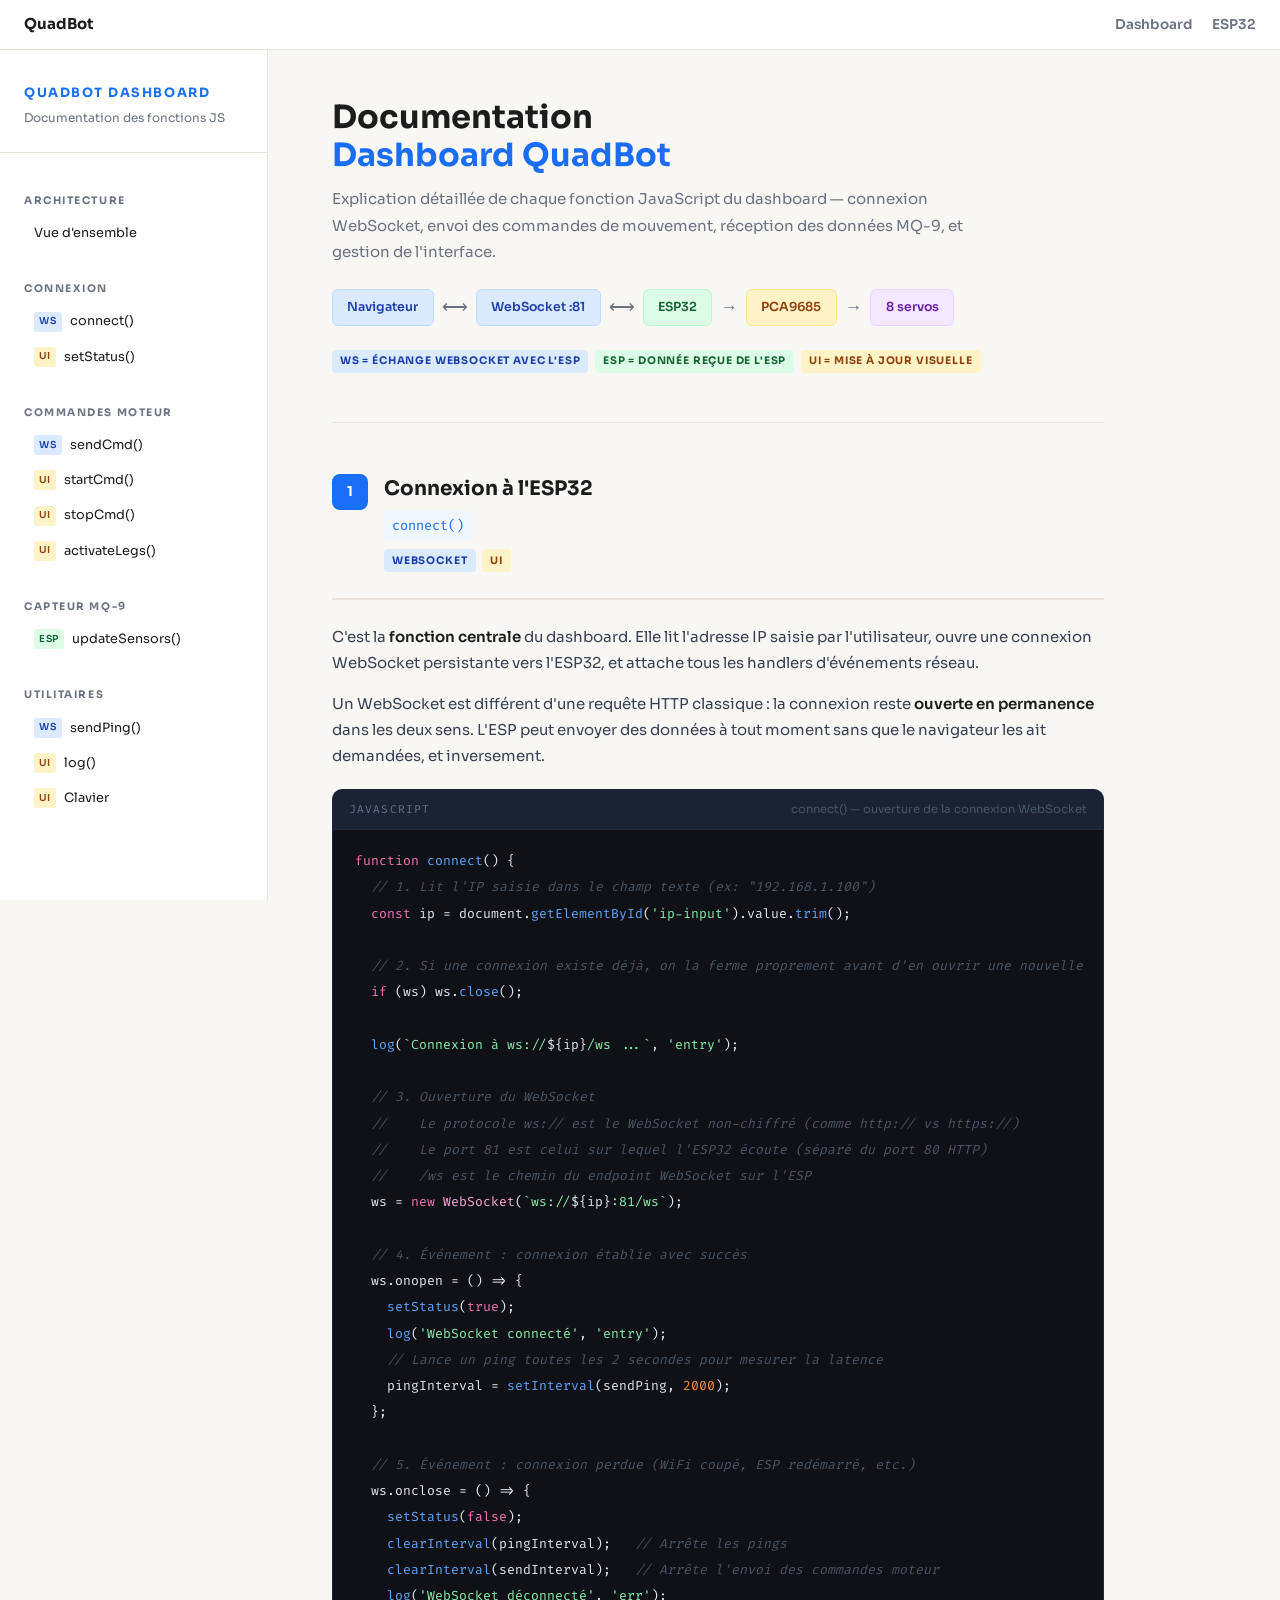
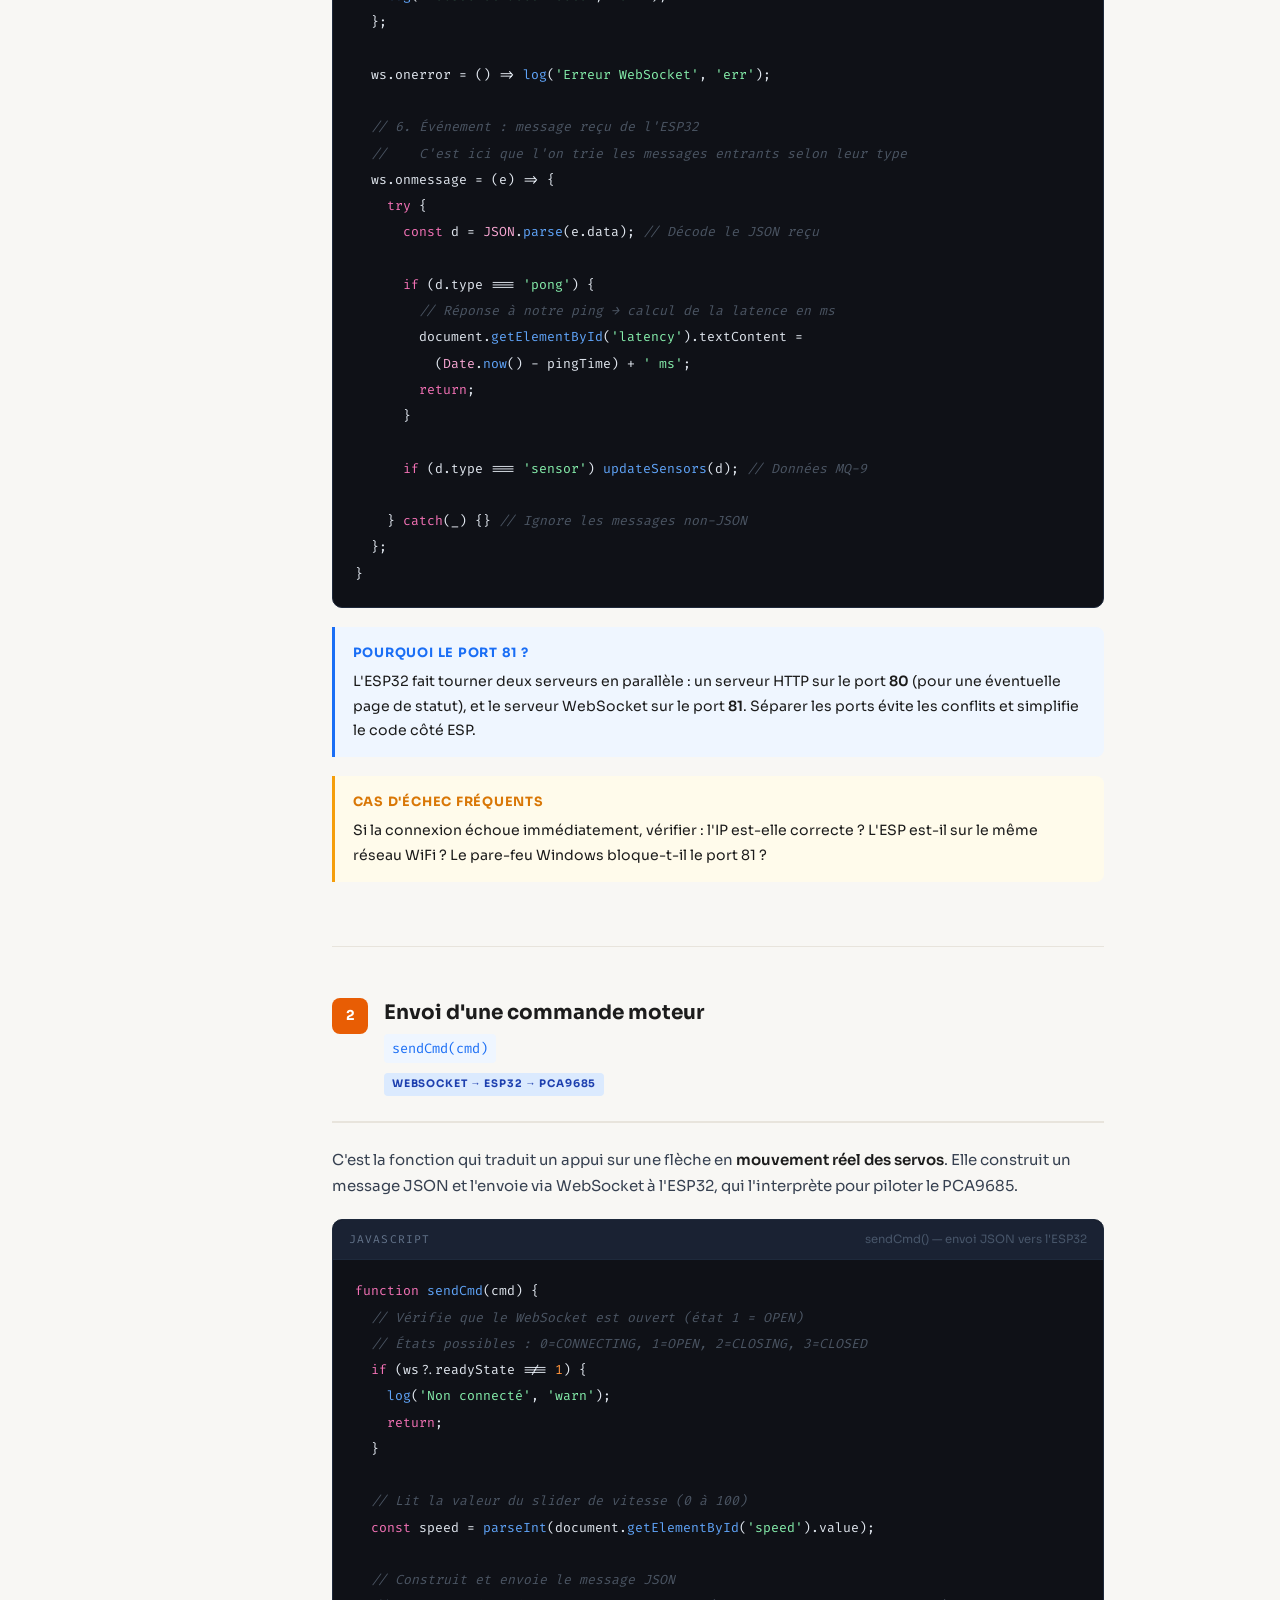
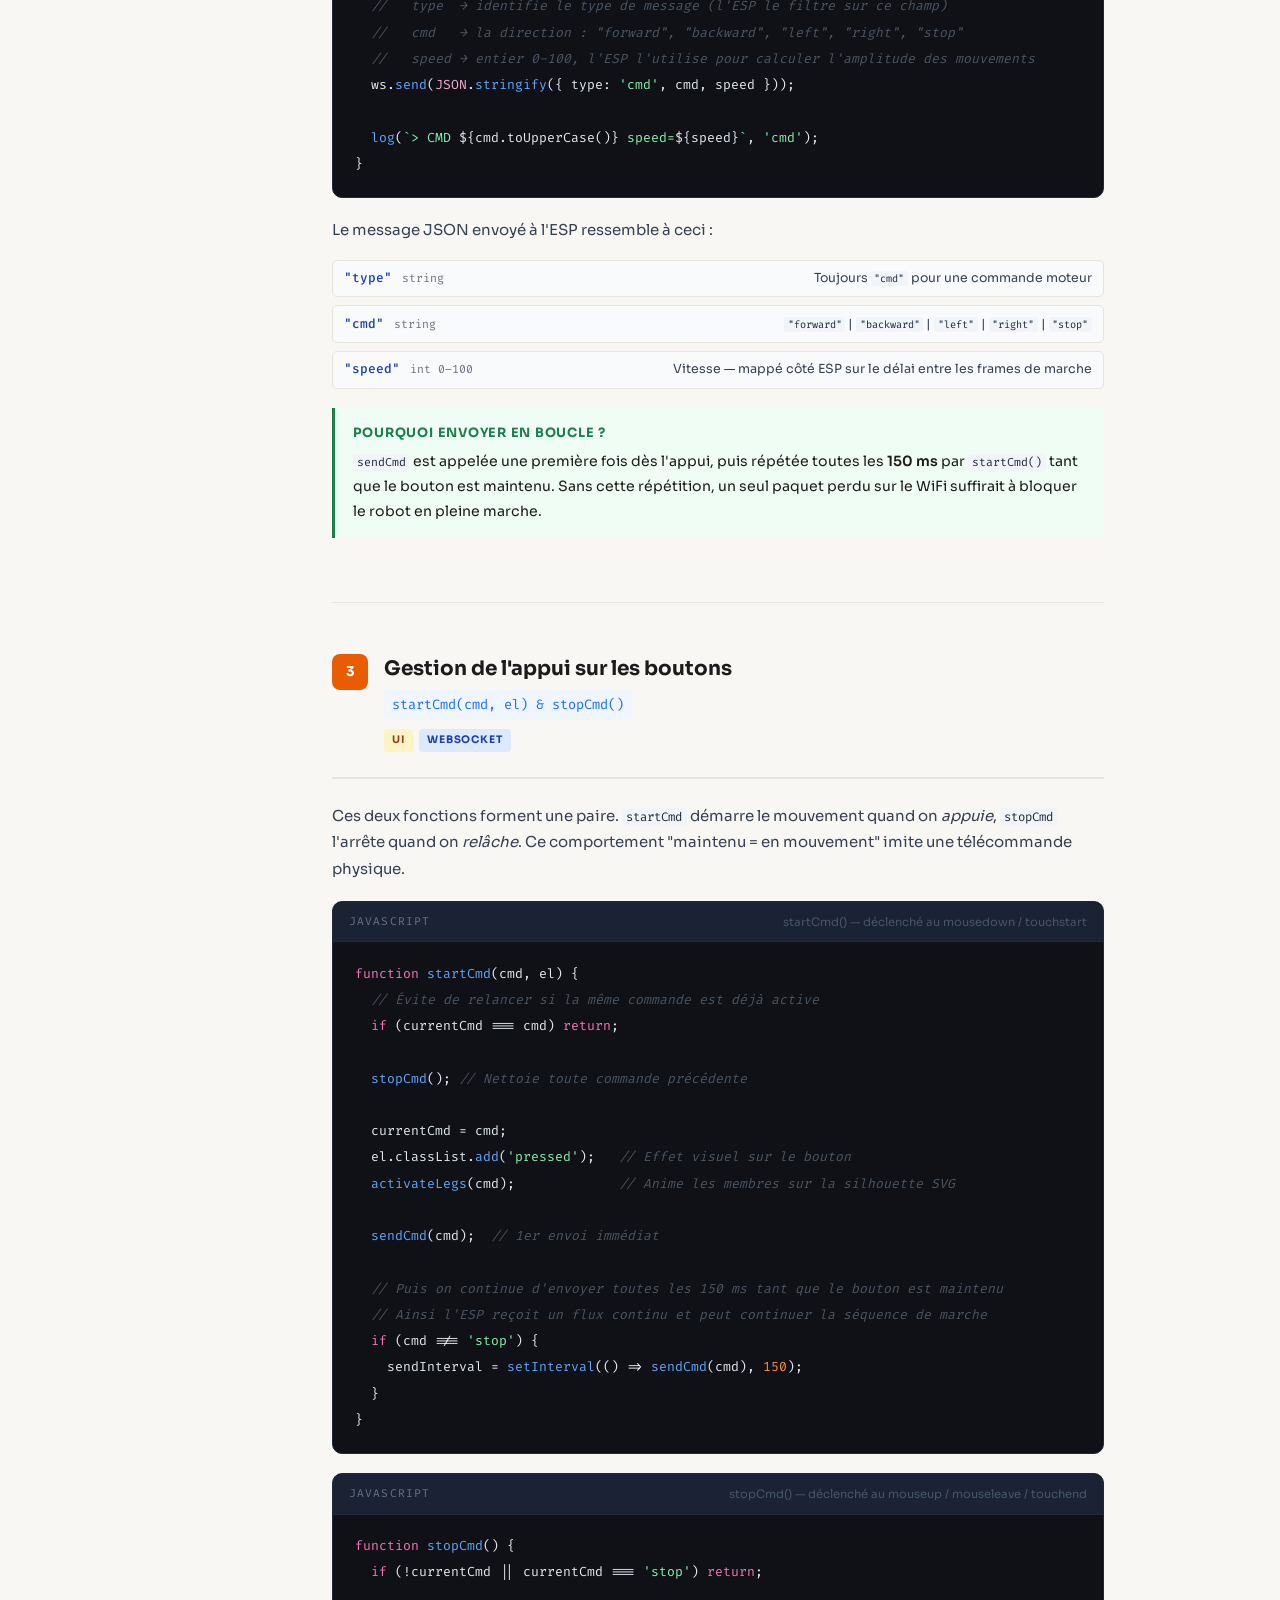
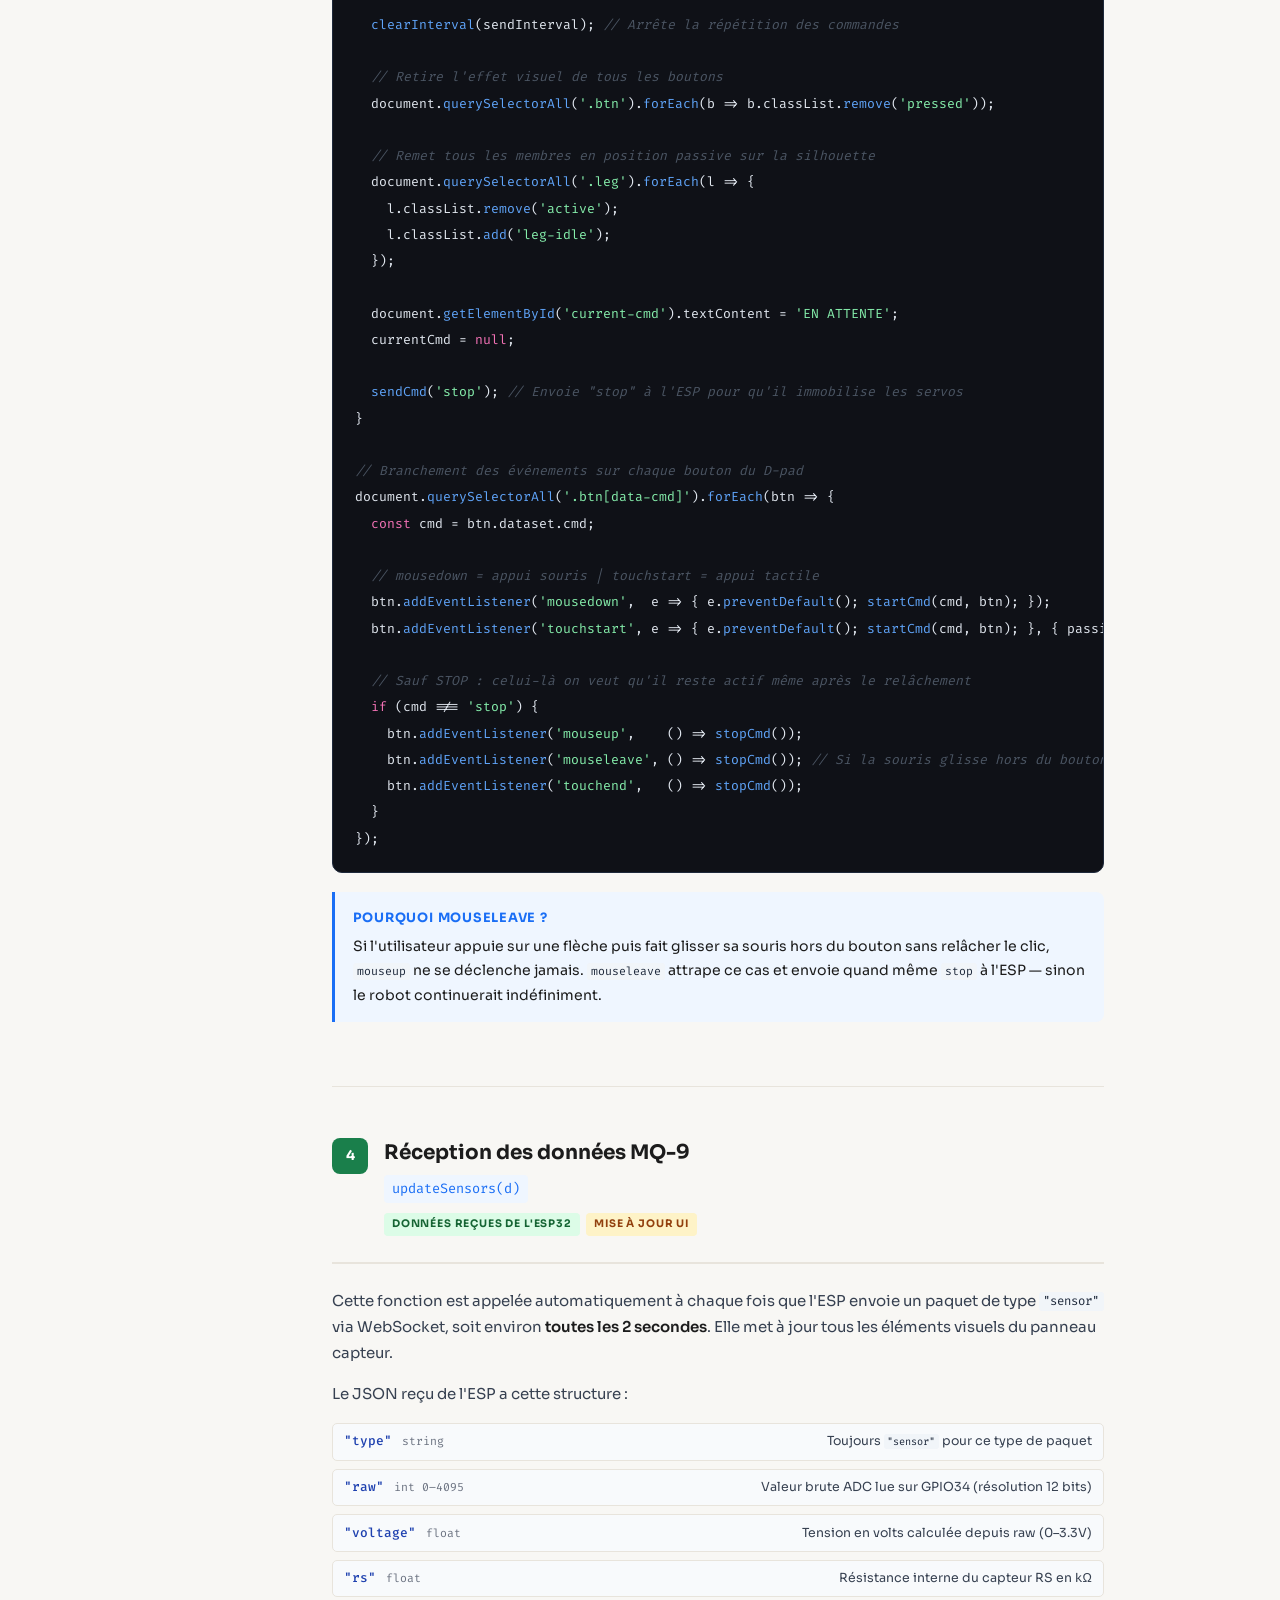
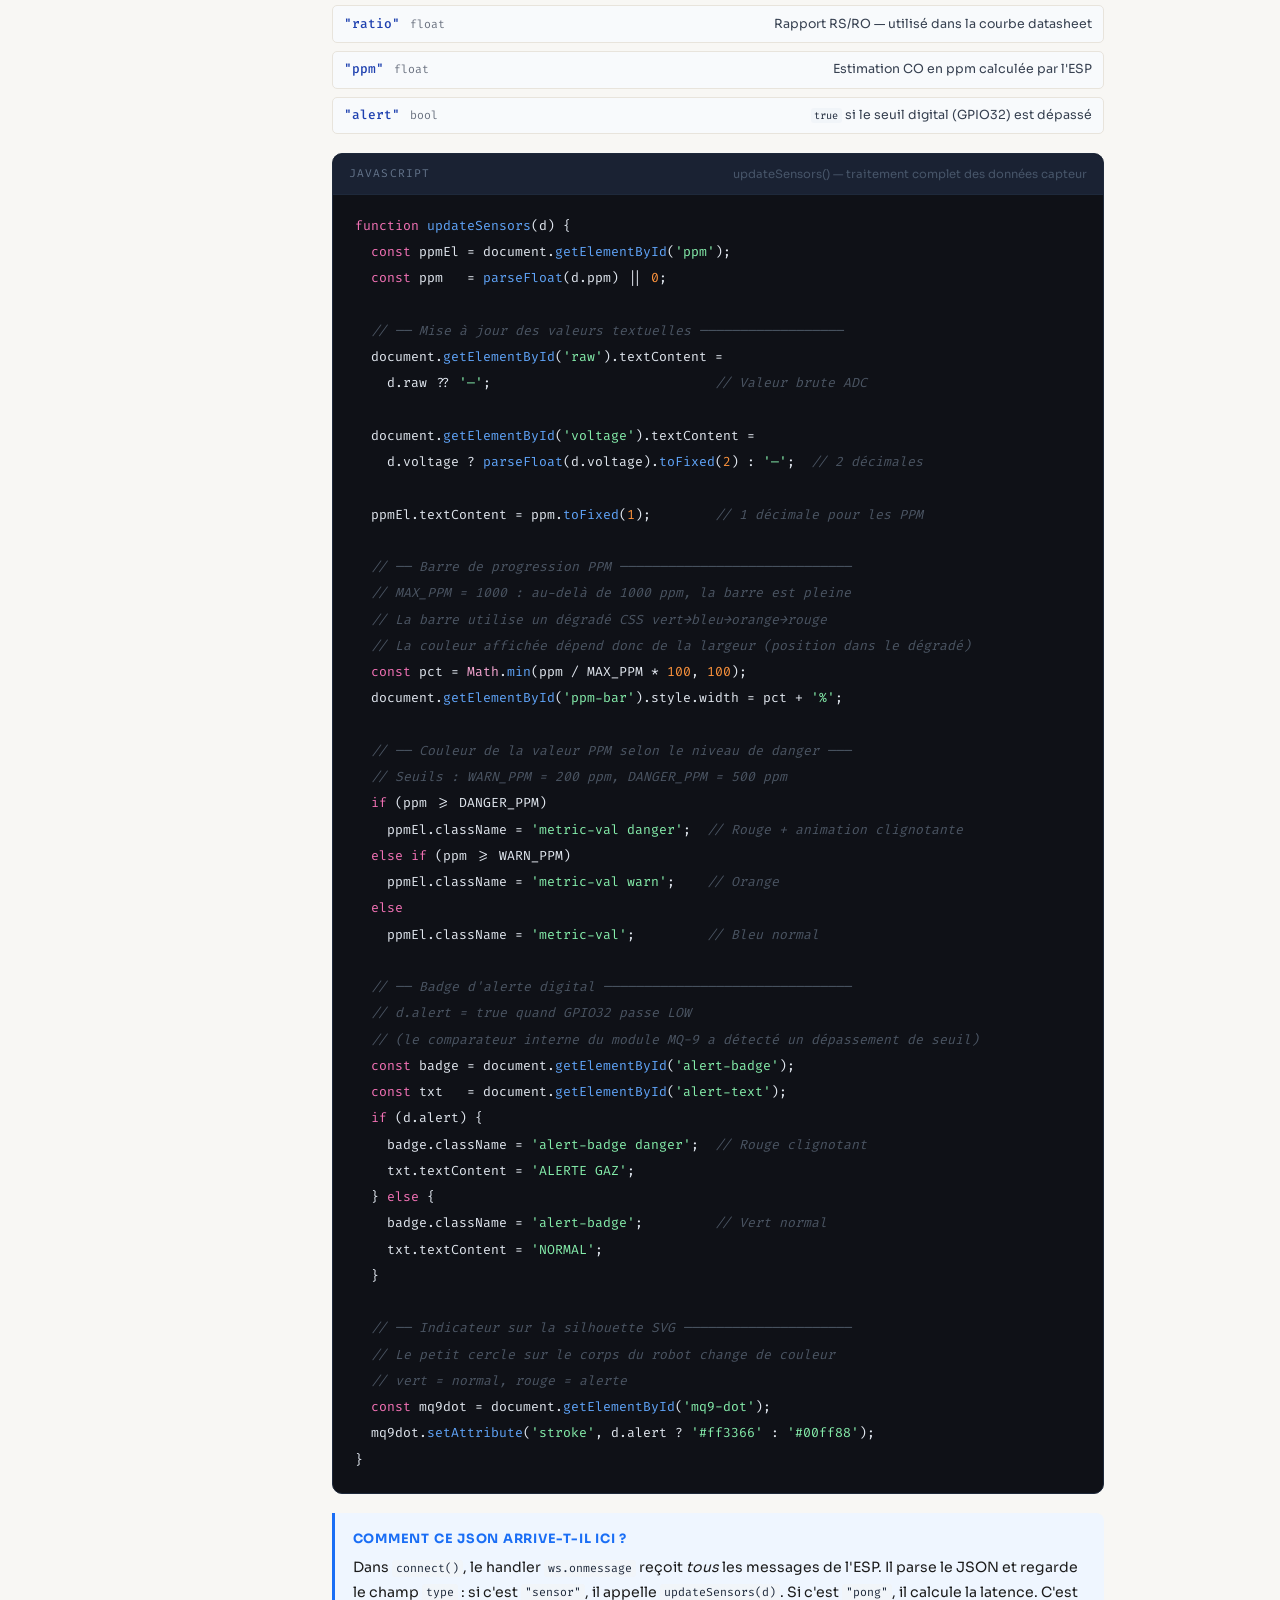
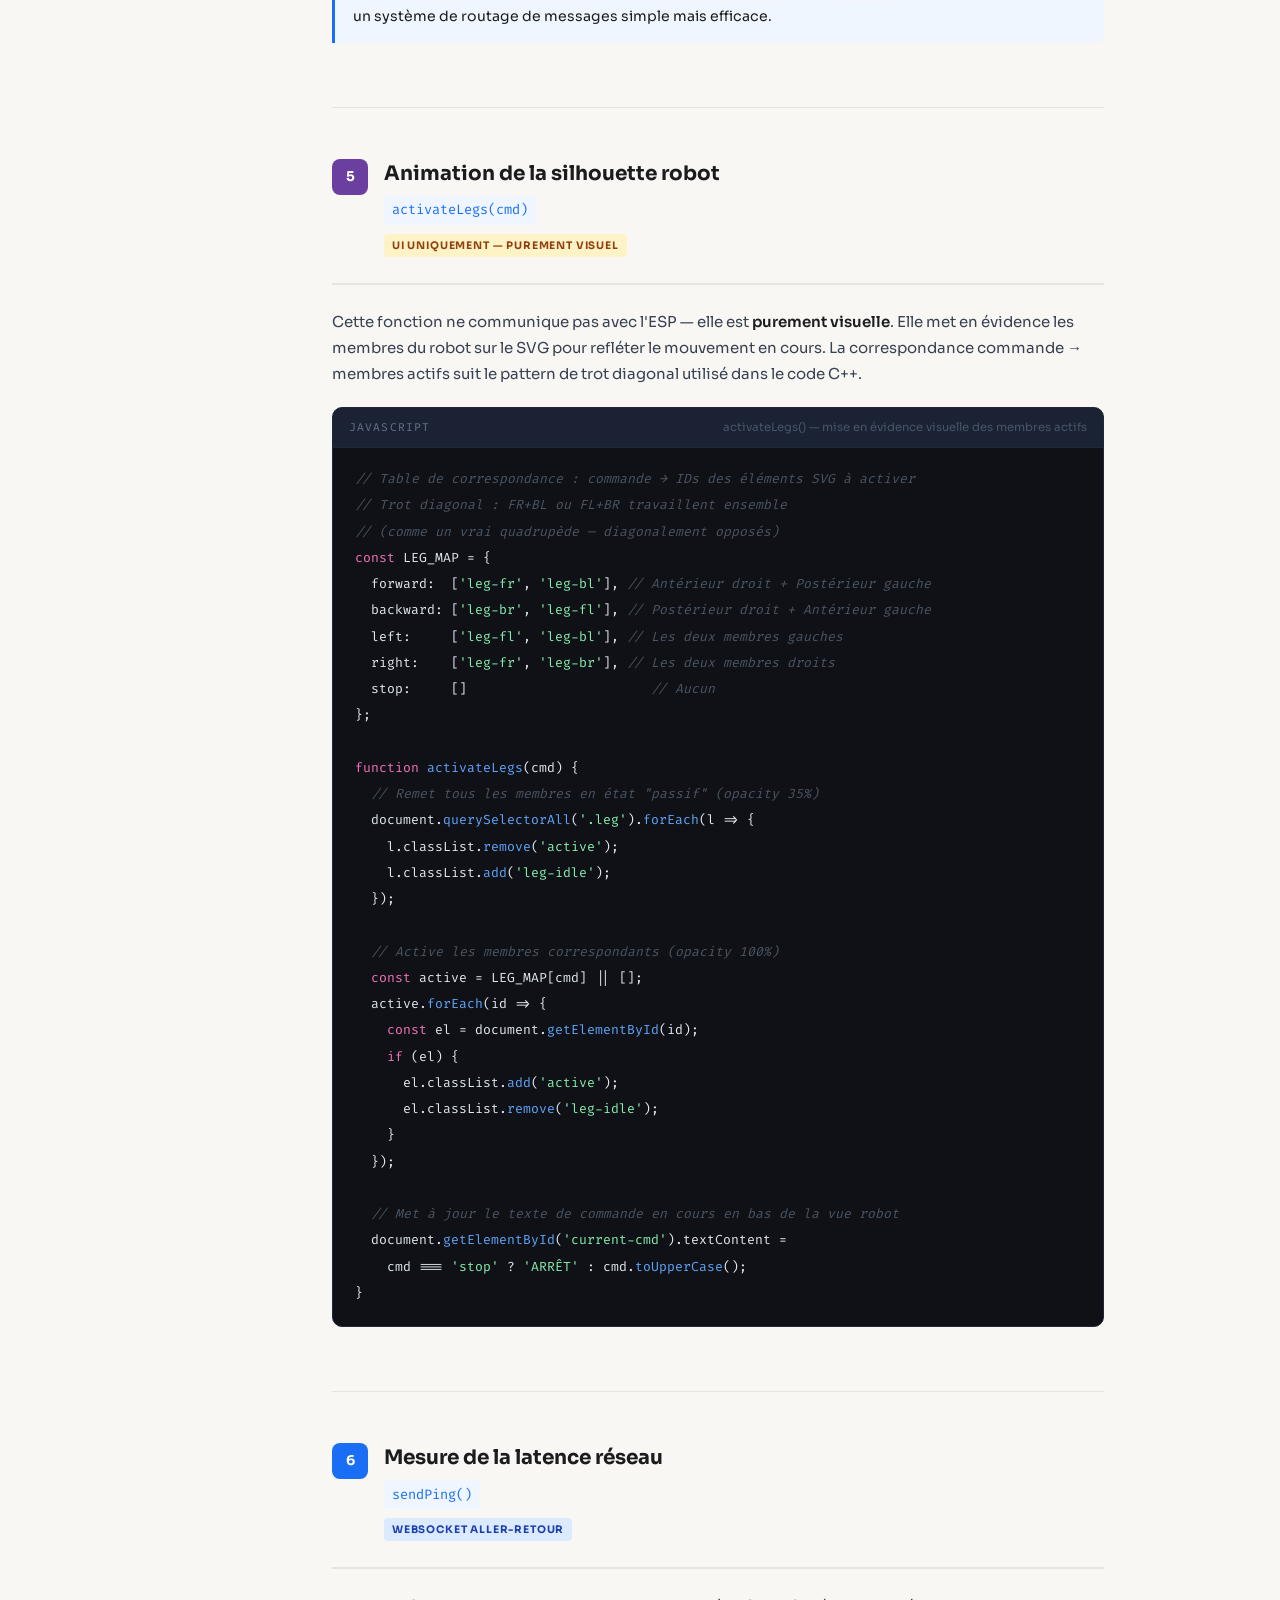
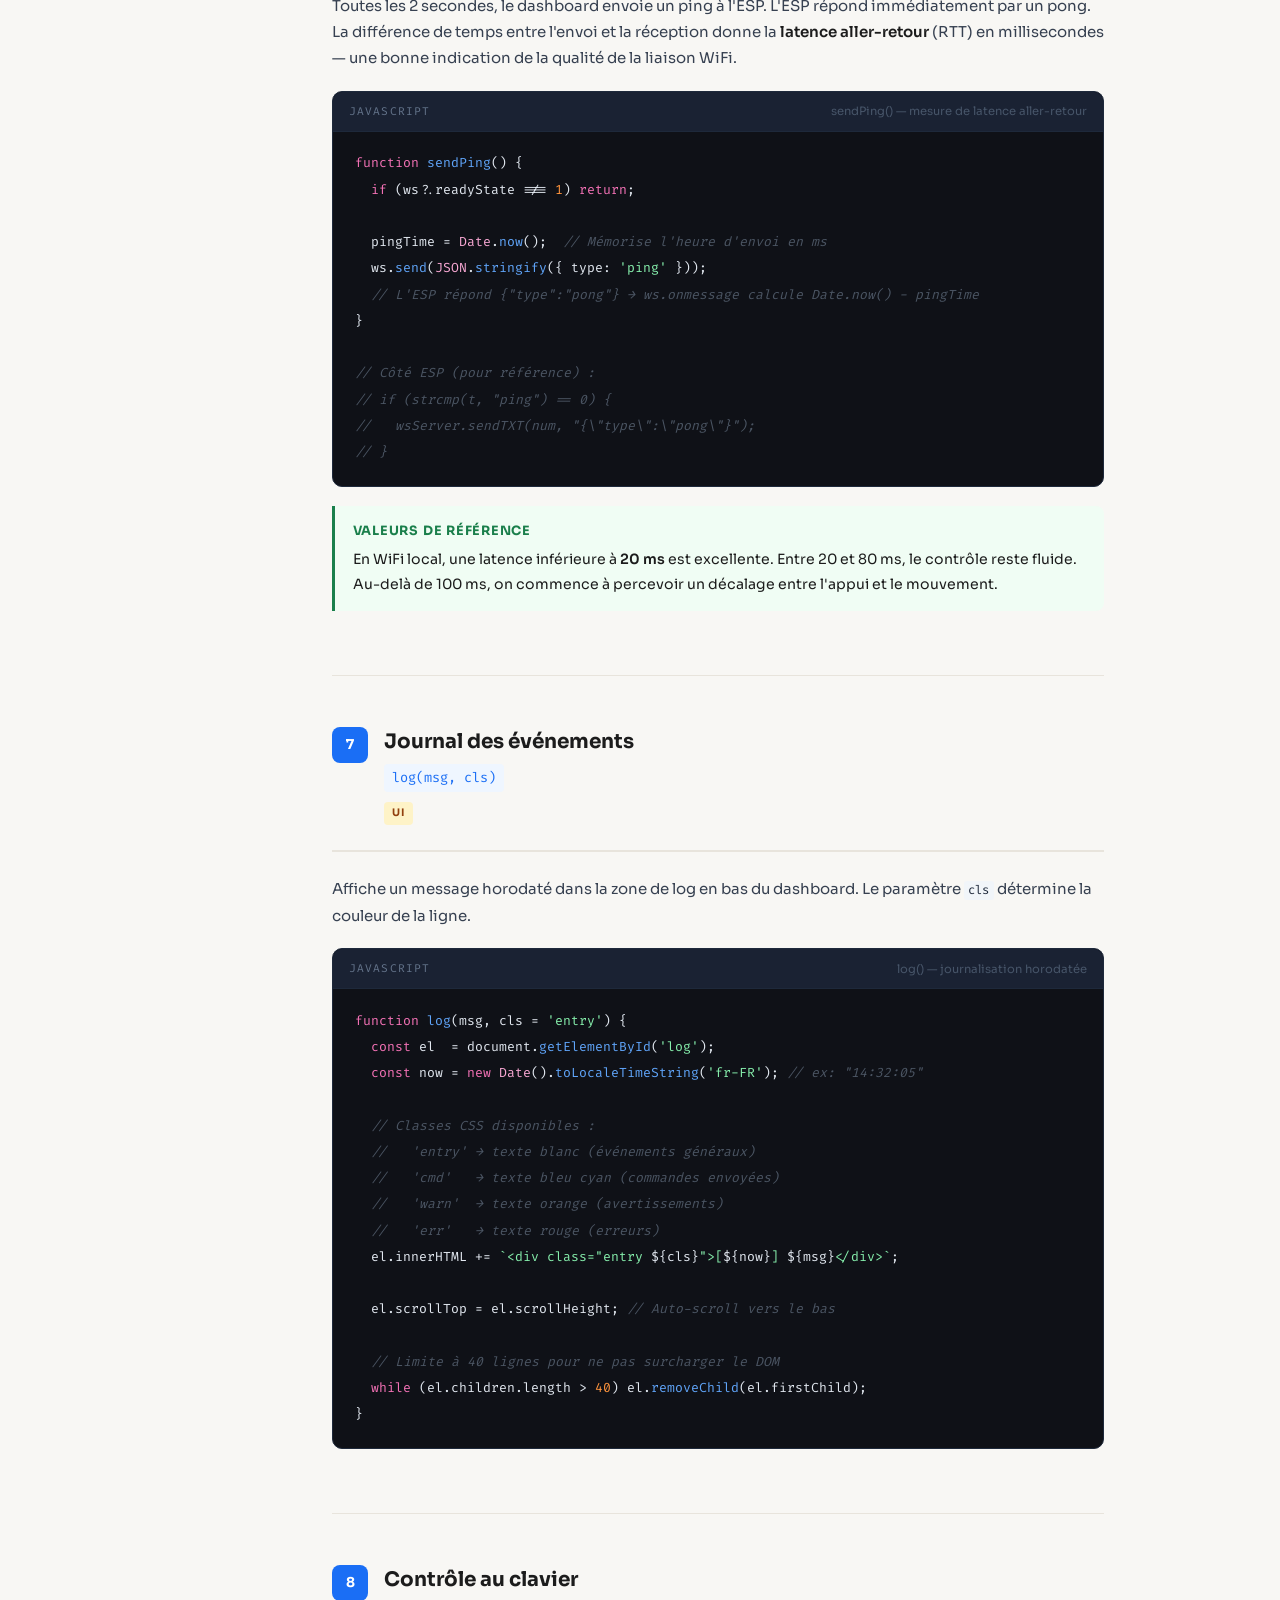
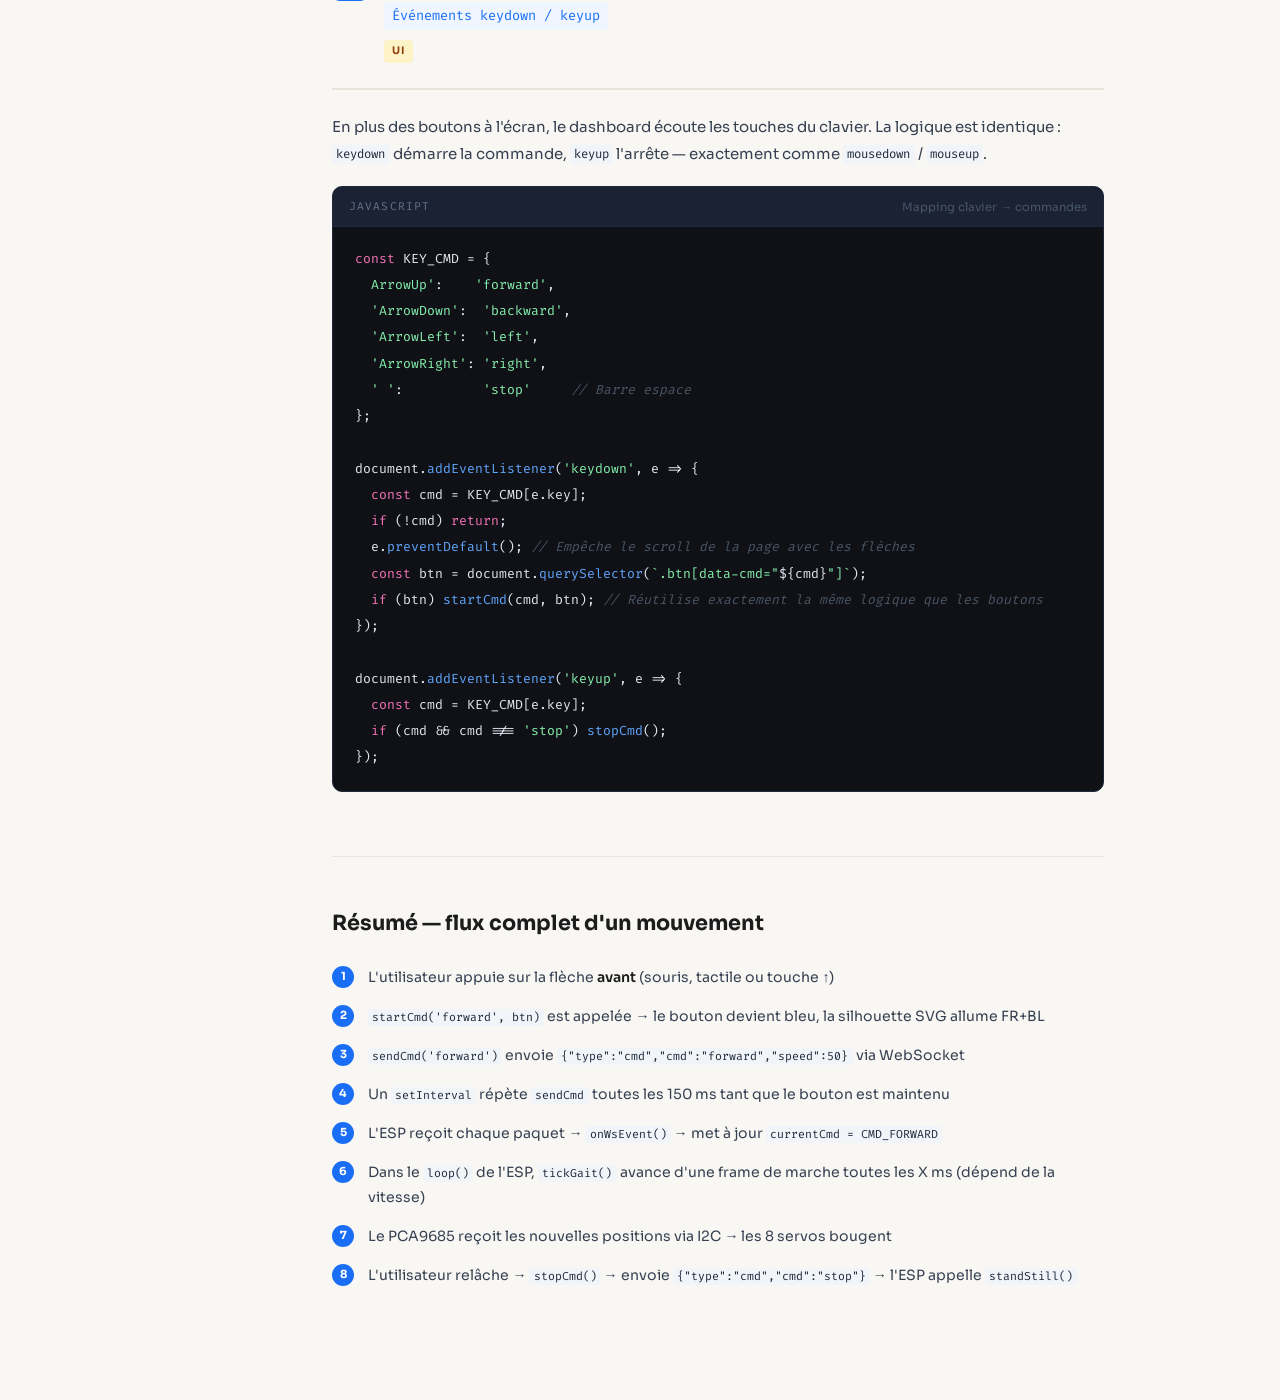
==== Programme/Documentation/explication_dashboard.html @ da054642 "all" ====
<!DOCTYPE html>
<html lang="fr">
<head>
<meta charset="UTF-8">
<meta name="viewport" content="width=device-width,initial-scale=1">
<title>Documentation Dashboard QuadBot</title>
<link href="https://fonts.googleapis.com/css2?family=Fira+Code:wght@300;400;500&family=Sora:wght@300;400;600;700&display=swap" rel="stylesheet">
<style>
  :root {
    --bg:      #f8f7f4;
    --surface: #ffffff;
    --border:  #e8e4dc;
    --accent:  #1a6ef5;
    --accent2: #e85d04;
    --green:   #1a7f4b;
    --purple:  #6b3fa0;
    --text:    #1c1c1c;
    --muted:   #6b7280;
    --code-bg: #0f1117;
    --code-text: #e2e8f0;
    --tag-ws:  #dbeafe;
    --tag-ws-t:#1e40af;
    --tag-esp: #dcfce7;
    --tag-esp-t:#166534;
    --tag-ui:  #fef3c7;
    --tag-ui-t:#92400e;
    --topbar-h: 50px;
  }

  * { box-sizing: border-box; margin: 0; padding: 0; }

  body {
    background: var(--bg);
    color: var(--text);
    font-family: 'Sora', sans-serif;
    font-size: 15px;
    line-height: 1.75;
  }

  /* Layout */
  .layout { display: flex; min-height: 100vh; }

  nav {
    width: 268px;
    flex-shrink: 0;
    background: var(--surface);
    border-right: 1px solid var(--border);
    padding: 2rem 0;
    position: sticky;
    top: var(--topbar-h); /* 🔥 synchro parfaite */
    height: calc(100vh - var(--topbar-h));
    overflow-y: auto;
}

  .nav-brand {
    padding: 0 1.5rem 1.5rem;
    border-bottom: 1px solid var(--border);
    margin-bottom: 1rem;
  }
  .nav-brand h2 {
    font-size: .8rem;
    font-weight: 700;
    letter-spacing: .12em;
    text-transform: uppercase;
    color: var(--accent);
  }
  .nav-brand p { font-size: .75rem; color: var(--muted); margin-top: .2rem; }

  .nav-section { padding: .4rem 1.5rem; }
  .nav-section-title {
    font-size: .65rem;
    font-weight: 700;
    letter-spacing: .15em;
    text-transform: uppercase;
    color: var(--muted);
    margin-bottom: .4rem;
    margin-top: 1rem;
  }
  .nav-link {
    display: flex;
    align-items: center;
    gap: .5rem;
    padding: .35rem .6rem;
    border-radius: 6px;
    font-size: .8rem;
    color: var(--text);
    text-decoration: none;
    transition: background .15s;
    margin-bottom: .1rem;
  }
  .nav-link:hover { background: var(--bg); }
  .nav-link .badge {
    font-size: .6rem;
    padding: .1rem .35rem;
    border-radius: 3px;
    font-weight: 600;
    letter-spacing: .05em;
  }
  .ws  { background: var(--tag-ws);  color: var(--tag-ws-t);  }
  .esp { background: var(--tag-esp); color: var(--tag-esp-t); }
  .ui  { background: var(--tag-ui);  color: var(--tag-ui-t);  }

  main {
    flex: 1;
    padding: 3rem 4rem;
    max-width: 900px;
  }

  /* Hero */
  .hero {
    border-bottom: 1px solid var(--border);
    padding-bottom: 2.5rem;
    margin-bottom: 3rem;
  }
  .hero h1 {
    font-size: 2rem;
    font-weight: 700;
    line-height: 1.2;
    margin-bottom: .75rem;
  }
  .hero h1 span { color: var(--accent); }
  .hero p { color: var(--muted); max-width: 60ch; }

  /* Schema flow */
  .flow {
    display: flex;
    align-items: center;
    gap: .5rem;
    flex-wrap: wrap;
    margin: 1.5rem 0;
  }
  .flow-box {
    padding: .4rem .9rem;
    border-radius: 6px;
    font-size: .78rem;
    font-weight: 600;
    border: 1px solid;
  }
  .flow-arrow { color: var(--muted); font-size: 1.1rem; }

  /* Sections */
  .fn-section {
    margin-bottom: 4rem;
    scroll-margin-top: 2rem;
  }

  .fn-header {
    display: flex;
    align-items: flex-start;
    gap: 1rem;
    margin-bottom: 1.5rem;
    padding-bottom: 1rem;
    border-bottom: 2px solid var(--border);
  }
  .fn-number {
    width: 36px;
    height: 36px;
    border-radius: 8px;
    background: var(--accent);
    color: #fff;
    font-weight: 700;
    font-size: .85rem;
    display: flex;
    align-items: center;
    justify-content: center;
    flex-shrink: 0;
    margin-top: 3px;
  }
  .fn-number.orange { background: var(--accent2); }
  .fn-number.green  { background: var(--green); }
  .fn-number.purple { background: var(--purple); }

  .fn-title { flex: 1; }
  .fn-title h2 {
    font-size: 1.25rem;
    font-weight: 700;
    margin-bottom: .3rem;
  }
  .fn-title .fn-name {
    font-family: 'Fira Code', monospace;
    font-size: .85rem;
    color: var(--accent);
    background: #eff6ff;
    padding: .15rem .5rem;
    border-radius: 4px;
    display: inline-block;
  }

  .tags { display: flex; gap: .4rem; flex-wrap: wrap; margin: .6rem 0; }
  .tag {
    font-size: .65rem;
    font-weight: 700;
    letter-spacing: .08em;
    text-transform: uppercase;
    padding: .15rem .5rem;
    border-radius: 4px;
  }

  p { margin-bottom: .9rem; color: #374151; }
  p:last-child { margin-bottom: 0; }

  strong { color: var(--text); font-weight: 600; }

  code {
    font-family: 'Fira Code', monospace;
    font-size: .82em;
    background: #f1f5f9;
    padding: .1em .35em;
    border-radius: 3px;
    color: #1e293b;
  }

  /* Code blocks */
  .code-block {
    background: var(--code-bg);
    border-radius: 10px;
    overflow: hidden;
    margin: 1.2rem 0;
    border: 1px solid #1e293b;
  }
  .code-header {
    display: flex;
    align-items: center;
    justify-content: space-between;
    padding: .6rem 1rem;
    background: #1a2233;
    border-bottom: 1px solid #1e293b;
  }
  .code-lang {
    font-family: 'Fira Code', monospace;
    font-size: .7rem;
    color: #64748b;
    letter-spacing: .1em;
    text-transform: uppercase;
  }
  .code-desc { font-size: .72rem; color: #475569; }
  pre {
    padding: 1.2rem 1.4rem;
    overflow-x: auto;
    margin: 0;
  }
  pre code {
    font-family: 'Fira Code', monospace;
    font-size: .82rem;
    background: none;
    padding: 0;
    color: var(--code-text);
    line-height: 1.7;
    white-space: pre;
  }

  /* Syntax highlighting classes */
  .kw  { color: #f472b6; }   /* keywords */
  .fn  { color: #60a5fa; }   /* function names */
  .str { color: #86efac; }   /* strings */
  .num { color: #fb923c; }   /* numbers */
  .cmt { color: #4b5563; font-style: italic; } /* comments */
  .var { color: #e2e8f0; }
  .op  { color: #94a3b8; }
  .typ { color: #f9a8d4; }   /* types/objects */
  .key { color: #fde68a; }   /* JSON keys */

  /* Callout boxes */
  .callout {
    border-left: 3px solid;
    padding: .9rem 1.1rem;
    border-radius: 0 8px 8px 0;
    margin: 1.2rem 0;
    font-size: .88rem;
  }
  .callout.info  { border-color: var(--accent);  background: #eff6ff; }
  .callout.warn  { border-color: #f59e0b; background: #fffbeb; }
  .callout.tip   { border-color: var(--green);   background: #f0fdf4; }
  .callout-title { font-weight: 700; margin-bottom: .3rem; font-size: .8rem; letter-spacing: .06em; text-transform: uppercase; }
  .callout.info  .callout-title { color: var(--accent); }
  .callout.warn  .callout-title { color: #d97706; }
  .callout.tip   .callout-title { color: var(--green); }

  /* Step list */
  .steps { list-style: none; padding: 0; }
  .steps li {
    display: flex;
    gap: .9rem;
    margin-bottom: .9rem;
    font-size: .88rem;
    color: #374151;
  }
  .step-n {
    width: 22px;
    height: 22px;
    border-radius: 50%;
    background: var(--accent);
    color: #fff;
    font-size: .7rem;
    font-weight: 700;
    display: flex;
    align-items: center;
    justify-content: center;
    flex-shrink: 0;
    margin-top: 1px;
  }

  /* JSON schema */
  .json-schema {
    display: grid;
    gap: .5rem;
    margin: 1rem 0;
  }
  .json-row {
    display: flex;
    align-items: baseline;
    gap: .6rem;
    font-family: 'Fira Code', monospace;
    font-size: .8rem;
    padding: .4rem .7rem;
    background: #f8fafc;
    border-radius: 5px;
    border: 1px solid var(--border);
  }
  .json-key   { color: #1e40af; font-weight: 500; }
  .json-type  { color: var(--muted); font-size: .72rem; }
  .json-desc  { color: #374151; font-size: .78rem; font-family: 'Sora', sans-serif; margin-left: auto; }

  /* Separator */
  .sep { border: none; border-top: 1px solid var(--border); margin: 3rem 0; }

  @media (max-width: 900px) {
    nav { display: none; }
    main { padding: 2rem 1.5rem; }
  }

  .topbar {
  position: sticky;
  top: 0;
  z-index: 1000;
  background: var(--surface);
  border-bottom: 1px solid var(--border);
  padding: .7rem 1.5rem;
  display: flex;
  justify-content: space-between;
  align-items: center;
}

.brand {
  font-weight: 700;
  text-decoration: none;
  color: var(--text);
}

.nav-links a {
  margin-left: 1rem;
  text-decoration: none;
  font-size: .85rem;
  color: var(--muted);
  font-weight: 600;
}

.nav-links a:hover {
  color: var(--accent);
}
</style>
</head>
<body>
  <div class="topbar">
    <div class="nav-left">
      <a href="index.html" class="brand">QuadBot</a>
    </div>
    <div class="nav-links">
      <a href="explication_dashboard.html">Dashboard</a>
      <a href="explication_esp32.html">ESP32</a>
    </div>
  </div>

<div class="layout">

<!-- Navigation -->
<nav>
  <div class="nav-brand">
    <h2>QuadBot Dashboard</h2>
    <p>Documentation des fonctions JS</p>
  </div>
  <div class="nav-section">
    <div class="nav-section-title">Architecture</div>
    <a href="#architecture" class="nav-link">Vue d'ensemble</a>
  </div>
  <div class="nav-section">
    <div class="nav-section-title">Connexion</div>
    <a href="#connect" class="nav-link">
      <span class="badge ws">WS</span> connect()
    </a>
    <a href="#setStatus" class="nav-link">
      <span class="badge ui">UI</span> setStatus()
    </a>
  </div>
  <div class="nav-section">
    <div class="nav-section-title">Commandes moteur</div>
    <a href="#sendCmd" class="nav-link">
      <span class="badge ws">WS</span> sendCmd()
    </a>
    <a href="#startCmd" class="nav-link">
      <span class="badge ui">UI</span> startCmd()
    </a>
    <a href="#stopCmd" class="nav-link">
      <span class="badge ui">UI</span> stopCmd()
    </a>
    <a href="#activateLegs" class="nav-link">
      <span class="badge ui">UI</span> activateLegs()
    </a>
  </div>
  <div class="nav-section">
    <div class="nav-section-title">Capteur MQ-9</div>
    <a href="#updateSensors" class="nav-link">
      <span class="badge esp">ESP</span> updateSensors()
    </a>
  </div>
  <div class="nav-section">
    <div class="nav-section-title">Utilitaires</div>
    <a href="#sendPing" class="nav-link">
      <span class="badge ws">WS</span> sendPing()
    </a>
    <a href="#log" class="nav-link">
      <span class="badge ui">UI</span> log()
    </a>
    <a href="#keyboard" class="nav-link">
      <span class="badge ui">UI</span> Clavier</a>
  </div>
</nav>

<!-- Content -->
<main>

  <!-- Hero -->
  <div class="hero">
    <h1>Documentation<br><span>Dashboard QuadBot</span></h1>
    <p>Explication détaillée de chaque fonction JavaScript du dashboard — connexion WebSocket, envoi des commandes de mouvement, réception des données MQ-9, et gestion de l'interface.</p>

    <div class="flow">
      <div class="flow-box ws" style="background:#dbeafe;color:#1e40af;border-color:#bfdbfe">Navigateur</div>
      <span class="flow-arrow">⟷</span>
      <div class="flow-box ws" style="background:#dbeafe;color:#1e40af;border-color:#bfdbfe">WebSocket :81</div>
      <span class="flow-arrow">⟷</span>
      <div class="flow-box esp" style="background:#dcfce7;color:#166534;border-color:#bbf7d0">ESP32</div>
      <span class="flow-arrow">→</span>
      <div class="flow-box" style="background:#fef3c7;color:#92400e;border-color:#fde68a">PCA9685</div>
      <span class="flow-arrow">→</span>
      <div class="flow-box" style="background:#f3e8ff;color:#6b21a8;border-color:#e9d5ff">8 servos</div>
    </div>

    <div class="tags">
      <span class="tag ws">WS = échange WebSocket avec l'ESP</span>
      <span class="tag esp">ESP = donnée reçue de l'ESP</span>
      <span class="tag ui">UI = mise à jour visuelle</span>
    </div>
  </div>


  <!-- ── connect() ── -->
  <div class="fn-section" id="connect">
    <div class="fn-header">
      <div class="fn-number">1</div>
      <div class="fn-title">
        <h2>Connexion à l'ESP32</h2>
        <span class="fn-name">connect()</span>
        <div class="tags">
          <span class="tag ws">WebSocket</span>
          <span class="tag ui">UI</span>
        </div>
      </div>
    </div>

    <p>C'est la <strong>fonction centrale</strong> du dashboard. Elle lit l'adresse IP saisie par l'utilisateur, ouvre une connexion WebSocket persistante vers l'ESP32, et attache tous les handlers d'événements réseau.</p>

    <p>Un WebSocket est différent d'une requête HTTP classique : la connexion reste <strong>ouverte en permanence</strong> dans les deux sens. L'ESP peut envoyer des données à tout moment sans que le navigateur les ait demandées, et inversement.</p>

    <div class="code-block">
      <div class="code-header">
        <span class="code-lang">JavaScript</span>
        <span class="code-desc">connect() — ouverture de la connexion WebSocket</span>
      </div>
      <pre><code><span class="kw">function</span> <span class="fn">connect</span>() {
  <span class="cmt">// 1. Lit l'IP saisie dans le champ texte (ex: "192.168.1.100")</span>
  <span class="kw">const</span> ip = document.<span class="fn">getElementById</span>(<span class="str">'ip-input'</span>).value.<span class="fn">trim</span>();

  <span class="cmt">// 2. Si une connexion existe déjà, on la ferme proprement avant d'en ouvrir une nouvelle</span>
  <span class="kw">if</span> (ws) ws.<span class="fn">close</span>();

  <span class="fn">log</span>(<span class="str">`Connexion à ws://<span class="var">${ip}</span>/ws ...`</span>, <span class="str">'entry'</span>);

  <span class="cmt">// 3. Ouverture du WebSocket
  //    Le protocole ws:// est le WebSocket non-chiffré (comme http:// vs https://)
  //    Le port 81 est celui sur lequel l'ESP32 écoute (séparé du port 80 HTTP)
  //    /ws est le chemin du endpoint WebSocket sur l'ESP</span>
  ws = <span class="kw">new</span> <span class="typ">WebSocket</span>(<span class="str">`ws://<span class="var">${ip}</span>:81/ws`</span>);

  <span class="cmt">// 4. Événement : connexion établie avec succès</span>
  ws.onopen = () => {
    <span class="fn">setStatus</span>(<span class="kw">true</span>);
    <span class="fn">log</span>(<span class="str">'WebSocket connecté'</span>, <span class="str">'entry'</span>);
    <span class="cmt">// Lance un ping toutes les 2 secondes pour mesurer la latence</span>
    pingInterval = <span class="fn">setInterval</span>(sendPing, <span class="num">2000</span>);
  };

  <span class="cmt">// 5. Événement : connexion perdue (WiFi coupé, ESP redémarré, etc.)</span>
  ws.onclose = () => {
    <span class="fn">setStatus</span>(<span class="kw">false</span>);
    <span class="fn">clearInterval</span>(pingInterval);   <span class="cmt">// Arrête les pings</span>
    <span class="fn">clearInterval</span>(sendInterval);   <span class="cmt">// Arrête l'envoi des commandes moteur</span>
    <span class="fn">log</span>(<span class="str">'WebSocket déconnecté'</span>, <span class="str">'err'</span>);
  };

  ws.onerror = () => <span class="fn">log</span>(<span class="str">'Erreur WebSocket'</span>, <span class="str">'err'</span>);

  <span class="cmt">// 6. Événement : message reçu de l'ESP32
  //    C'est ici que l'on trie les messages entrants selon leur type</span>
  ws.onmessage = (e) => {
    <span class="kw">try</span> {
      <span class="kw">const</span> d = <span class="typ">JSON</span>.<span class="fn">parse</span>(e.data); <span class="cmt">// Décode le JSON reçu</span>

      <span class="kw">if</span> (d.type === <span class="str">'pong'</span>) {
        <span class="cmt">// Réponse à notre ping → calcul de la latence en ms</span>
        document.<span class="fn">getElementById</span>(<span class="str">'latency'</span>).textContent =
          (<span class="typ">Date</span>.<span class="fn">now</span>() - pingTime) + <span class="str">' ms'</span>;
        <span class="kw">return</span>;
      }

      <span class="kw">if</span> (d.type === <span class="str">'sensor'</span>) <span class="fn">updateSensors</span>(d); <span class="cmt">// Données MQ-9</span>

    } <span class="kw">catch</span>(_) {} <span class="cmt">// Ignore les messages non-JSON</span>
  };
}</code></pre>
    </div>

    <div class="callout info">
      <div class="callout-title">Pourquoi le port 81 ?</div>
      L'ESP32 fait tourner deux serveurs en parallèle : un serveur HTTP sur le port <strong>80</strong> (pour une éventuelle page de statut), et le serveur WebSocket sur le port <strong>81</strong>. Séparer les ports évite les conflits et simplifie le code côté ESP.
    </div>

    <div class="callout warn">
      <div class="callout-title">Cas d'échec fréquents</div>
      Si la connexion échoue immédiatement, vérifier : l'IP est-elle correcte ? L'ESP est-il sur le même réseau WiFi ? Le pare-feu Windows bloque-t-il le port 81 ?
    </div>
  </div>

  <hr class="sep">

  <!-- ── sendCmd() ── -->
  <div class="fn-section" id="sendCmd">
    <div class="fn-header">
      <div class="fn-number orange">2</div>
      <div class="fn-title">
        <h2>Envoi d'une commande moteur</h2>
        <span class="fn-name">sendCmd(cmd)</span>
        <div class="tags">
          <span class="tag ws">WebSocket → ESP32 → PCA9685</span>
        </div>
      </div>
    </div>

    <p>C'est la fonction qui traduit un appui sur une flèche en <strong>mouvement réel des servos</strong>. Elle construit un message JSON et l'envoie via WebSocket à l'ESP32, qui l'interprète pour piloter le PCA9685.</p>

    <div class="code-block">
      <div class="code-header">
        <span class="code-lang">JavaScript</span>
        <span class="code-desc">sendCmd() — envoi JSON vers l'ESP32</span>
      </div>
      <pre><code><span class="kw">function</span> <span class="fn">sendCmd</span>(cmd) {
  <span class="cmt">// Vérifie que le WebSocket est ouvert (état 1 = OPEN)
  // États possibles : 0=CONNECTING, 1=OPEN, 2=CLOSING, 3=CLOSED</span>
  <span class="kw">if</span> (ws?.readyState !== <span class="num">1</span>) {
    <span class="fn">log</span>(<span class="str">'Non connecté'</span>, <span class="str">'warn'</span>);
    <span class="kw">return</span>;
  }

  <span class="cmt">// Lit la valeur du slider de vitesse (0 à 100)</span>
  <span class="kw">const</span> speed = <span class="fn">parseInt</span>(document.<span class="fn">getElementById</span>(<span class="str">'speed'</span>).value);

  <span class="cmt">// Construit et envoie le message JSON
  //   type  → identifie le type de message (l'ESP le filtre sur ce champ)
  //   cmd   → la direction : "forward", "backward", "left", "right", "stop"
  //   speed → entier 0-100, l'ESP l'utilise pour calculer l'amplitude des mouvements</span>
  ws.<span class="fn">send</span>(<span class="typ">JSON</span>.<span class="fn">stringify</span>({ type: <span class="str">'cmd'</span>, cmd, speed }));

  <span class="fn">log</span>(<span class="str">`> CMD <span class="var">${cmd.toUpperCase()}</span> speed=<span class="var">${speed}</span>`</span>, <span class="str">'cmd'</span>);
}</code></pre>
    </div>

    <p>Le message JSON envoyé à l'ESP ressemble à ceci :</p>

    <div class="json-schema">
      <div class="json-row">
        <span class="json-key">"type"</span>
        <span class="json-type">string</span>
        <span class="json-desc">Toujours <code>"cmd"</code> pour une commande moteur</span>
      </div>
      <div class="json-row">
        <span class="json-key">"cmd"</span>
        <span class="json-type">string</span>
        <span class="json-desc"><code>"forward"</code> | <code>"backward"</code> | <code>"left"</code> | <code>"right"</code> | <code>"stop"</code></span>
      </div>
      <div class="json-row">
        <span class="json-key">"speed"</span>
        <span class="json-type">int 0–100</span>
        <span class="json-desc">Vitesse — mappé côté ESP sur le délai entre les frames de marche</span>
      </div>
    </div>

    <div class="callout tip">
      <div class="callout-title">Pourquoi envoyer en boucle ?</div>
      <code>sendCmd</code> est appelée une première fois dès l'appui, puis répétée toutes les <strong>150 ms</strong> par <code>startCmd()</code> tant que le bouton est maintenu. Sans cette répétition, un seul paquet perdu sur le WiFi suffirait à bloquer le robot en pleine marche.
    </div>
  </div>

  <hr class="sep">

  <!-- ── startCmd / stopCmd ── -->
  <div class="fn-section" id="startCmd">
    <div class="fn-header">
      <div class="fn-number orange">3</div>
      <div class="fn-title">
        <h2>Gestion de l'appui sur les boutons</h2>
        <span class="fn-name">startCmd(cmd, el) &amp; stopCmd()</span>
        <div class="tags">
          <span class="tag ui">UI</span>
          <span class="tag ws">WebSocket</span>
        </div>
      </div>
    </div>

    <p>Ces deux fonctions forment une paire. <code>startCmd</code> démarre le mouvement quand on <em>appuie</em>, <code>stopCmd</code> l'arrête quand on <em>relâche</em>. Ce comportement "maintenu = en mouvement" imite une télécommande physique.</p>

    <div class="code-block">
      <div class="code-header">
        <span class="code-lang">JavaScript</span>
        <span class="code-desc">startCmd() — déclenché au mousedown / touchstart</span>
      </div>
      <pre><code><span class="kw">function</span> <span class="fn">startCmd</span>(cmd, el) {
  <span class="cmt">// Évite de relancer si la même commande est déjà active</span>
  <span class="kw">if</span> (currentCmd === cmd) <span class="kw">return</span>;

  <span class="fn">stopCmd</span>(); <span class="cmt">// Nettoie toute commande précédente</span>

  currentCmd = cmd;
  el.classList.<span class="fn">add</span>(<span class="str">'pressed'</span>);   <span class="cmt">// Effet visuel sur le bouton</span>
  <span class="fn">activateLegs</span>(cmd);             <span class="cmt">// Anime les membres sur la silhouette SVG</span>

  <span class="fn">sendCmd</span>(cmd);  <span class="cmt">// 1er envoi immédiat</span>

  <span class="cmt">// Puis on continue d'envoyer toutes les 150 ms tant que le bouton est maintenu
  // Ainsi l'ESP reçoit un flux continu et peut continuer la séquence de marche</span>
  <span class="kw">if</span> (cmd !== <span class="str">'stop'</span>) {
    sendInterval = <span class="fn">setInterval</span>(() => <span class="fn">sendCmd</span>(cmd), <span class="num">150</span>);
  }
}</code></pre>
    </div>

    <div class="code-block">
      <div class="code-header">
        <span class="code-lang">JavaScript</span>
        <span class="code-desc">stopCmd() — déclenché au mouseup / mouseleave / touchend</span>
      </div>
      <pre><code><span class="kw">function</span> <span class="fn">stopCmd</span>() {
  <span class="kw">if</span> (!currentCmd || currentCmd === <span class="str">'stop'</span>) <span class="kw">return</span>;

  <span class="fn">clearInterval</span>(sendInterval); <span class="cmt">// Arrête la répétition des commandes</span>

  <span class="cmt">// Retire l'effet visuel de tous les boutons</span>
  document.<span class="fn">querySelectorAll</span>(<span class="str">'.btn'</span>).<span class="fn">forEach</span>(b => b.classList.<span class="fn">remove</span>(<span class="str">'pressed'</span>));

  <span class="cmt">// Remet tous les membres en position passive sur la silhouette</span>
  document.<span class="fn">querySelectorAll</span>(<span class="str">'.leg'</span>).<span class="fn">forEach</span>(l => {
    l.classList.<span class="fn">remove</span>(<span class="str">'active'</span>);
    l.classList.<span class="fn">add</span>(<span class="str">'leg-idle'</span>);
  });

  document.<span class="fn">getElementById</span>(<span class="str">'current-cmd'</span>).textContent = <span class="str">'EN ATTENTE'</span>;
  currentCmd = <span class="kw">null</span>;

  <span class="fn">sendCmd</span>(<span class="str">'stop'</span>); <span class="cmt">// Envoie "stop" à l'ESP pour qu'il immobilise les servos</span>
}

<span class="cmt">// Branchement des événements sur chaque bouton du D-pad</span>
document.<span class="fn">querySelectorAll</span>(<span class="str">'.btn[data-cmd]'</span>).<span class="fn">forEach</span>(btn => {
  <span class="kw">const</span> cmd = btn.dataset.cmd;

  <span class="cmt">// mousedown = appui souris | touchstart = appui tactile</span>
  btn.<span class="fn">addEventListener</span>(<span class="str">'mousedown'</span>,  e => { e.<span class="fn">preventDefault</span>(); <span class="fn">startCmd</span>(cmd, btn); });
  btn.<span class="fn">addEventListener</span>(<span class="str">'touchstart'</span>, e => { e.<span class="fn">preventDefault</span>(); <span class="fn">startCmd</span>(cmd, btn); }, { passive: <span class="kw">false</span> });

  <span class="cmt">// Sauf STOP : celui-là on veut qu'il reste actif même après le relâchement</span>
  <span class="kw">if</span> (cmd !== <span class="str">'stop'</span>) {
    btn.<span class="fn">addEventListener</span>(<span class="str">'mouseup'</span>,    () => <span class="fn">stopCmd</span>());
    btn.<span class="fn">addEventListener</span>(<span class="str">'mouseleave'</span>, () => <span class="fn">stopCmd</span>()); <span class="cmt">// Si la souris glisse hors du bouton</span>
    btn.<span class="fn">addEventListener</span>(<span class="str">'touchend'</span>,   () => <span class="fn">stopCmd</span>());
  }
});</code></pre>
    </div>

    <div class="callout info">
      <div class="callout-title">Pourquoi mouseleave ?</div>
      Si l'utilisateur appuie sur une flèche puis fait glisser sa souris hors du bouton sans relâcher le clic, <code>mouseup</code> ne se déclenche jamais. <code>mouseleave</code> attrape ce cas et envoie quand même <code>stop</code> à l'ESP — sinon le robot continuerait indéfiniment.
    </div>
  </div>

  <hr class="sep">

  <!-- ── updateSensors() ── -->
  <div class="fn-section" id="updateSensors">
    <div class="fn-header">
      <div class="fn-number green">4</div>
      <div class="fn-title">
        <h2>Réception des données MQ-9</h2>
        <span class="fn-name">updateSensors(d)</span>
        <div class="tags">
          <span class="tag esp">Données reçues de l'ESP32</span>
          <span class="tag ui">Mise à jour UI</span>
        </div>
      </div>
    </div>

    <p>Cette fonction est appelée automatiquement à chaque fois que l'ESP envoie un paquet de type <code>"sensor"</code> via WebSocket, soit environ <strong>toutes les 2 secondes</strong>. Elle met à jour tous les éléments visuels du panneau capteur.</p>

    <p>Le JSON reçu de l'ESP a cette structure :</p>

    <div class="json-schema">
      <div class="json-row">
        <span class="json-key">"type"</span>
        <span class="json-type">string</span>
        <span class="json-desc">Toujours <code>"sensor"</code> pour ce type de paquet</span>
      </div>
      <div class="json-row">
        <span class="json-key">"raw"</span>
        <span class="json-type">int 0–4095</span>
        <span class="json-desc">Valeur brute ADC lue sur GPIO34 (résolution 12 bits)</span>
      </div>
      <div class="json-row">
        <span class="json-key">"voltage"</span>
        <span class="json-type">float</span>
        <span class="json-desc">Tension en volts calculée depuis raw (0–3.3V)</span>
      </div>
      <div class="json-row">
        <span class="json-key">"rs"</span>
        <span class="json-type">float</span>
        <span class="json-desc">Résistance interne du capteur RS en kΩ</span>
      </div>
      <div class="json-row">
        <span class="json-key">"ratio"</span>
        <span class="json-type">float</span>
        <span class="json-desc">Rapport RS/RO — utilisé dans la courbe datasheet</span>
      </div>
      <div class="json-row">
        <span class="json-key">"ppm"</span>
        <span class="json-type">float</span>
        <span class="json-desc">Estimation CO en ppm calculée par l'ESP</span>
      </div>
      <div class="json-row">
        <span class="json-key">"alert"</span>
        <span class="json-type">bool</span>
        <span class="json-desc"><code>true</code> si le seuil digital (GPIO32) est dépassé</span>
      </div>
    </div>

    <div class="code-block">
      <div class="code-header">
        <span class="code-lang">JavaScript</span>
        <span class="code-desc">updateSensors() — traitement complet des données capteur</span>
      </div>
      <pre><code><span class="kw">function</span> <span class="fn">updateSensors</span>(d) {
  <span class="kw">const</span> ppmEl = document.<span class="fn">getElementById</span>(<span class="str">'ppm'</span>);
  <span class="kw">const</span> ppm   = <span class="fn">parseFloat</span>(d.ppm) || <span class="num">0</span>;

  <span class="cmt">// ── Mise à jour des valeurs textuelles ──────────────────</span>
  document.<span class="fn">getElementById</span>(<span class="str">'raw'</span>).textContent =
    d.raw ?? <span class="str">'—'</span>;                            <span class="cmt">// Valeur brute ADC</span>

  document.<span class="fn">getElementById</span>(<span class="str">'voltage'</span>).textContent =
    d.voltage ? <span class="fn">parseFloat</span>(d.voltage).<span class="fn">toFixed</span>(<span class="num">2</span>) : <span class="str">'—'</span>;  <span class="cmt">// 2 décimales</span>

  ppmEl.textContent = ppm.<span class="fn">toFixed</span>(<span class="num">1</span>);        <span class="cmt">// 1 décimale pour les PPM</span>

  <span class="cmt">// ── Barre de progression PPM ─────────────────────────────
  // MAX_PPM = 1000 : au-delà de 1000 ppm, la barre est pleine
  // La barre utilise un dégradé CSS vert→bleu→orange→rouge
  // La couleur affichée dépend donc de la largeur (position dans le dégradé)</span>
  <span class="kw">const</span> pct = <span class="typ">Math</span>.<span class="fn">min</span>(ppm / MAX_PPM * <span class="num">100</span>, <span class="num">100</span>);
  document.<span class="fn">getElementById</span>(<span class="str">'ppm-bar'</span>).style.width = pct + <span class="str">'%'</span>;

  <span class="cmt">// ── Couleur de la valeur PPM selon le niveau de danger ───
  // Seuils : WARN_PPM = 200 ppm, DANGER_PPM = 500 ppm</span>
  <span class="kw">if</span> (ppm >= DANGER_PPM)
    ppmEl.className = <span class="str">'metric-val danger'</span>;  <span class="cmt">// Rouge + animation clignotante</span>
  <span class="kw">else if</span> (ppm >= WARN_PPM)
    ppmEl.className = <span class="str">'metric-val warn'</span>;    <span class="cmt">// Orange</span>
  <span class="kw">else</span>
    ppmEl.className = <span class="str">'metric-val'</span>;         <span class="cmt">// Bleu normal</span>

  <span class="cmt">// ── Badge d'alerte digital ───────────────────────────────
  // d.alert = true quand GPIO32 passe LOW
  // (le comparateur interne du module MQ-9 a détecté un dépassement de seuil)</span>
  <span class="kw">const</span> badge = document.<span class="fn">getElementById</span>(<span class="str">'alert-badge'</span>);
  <span class="kw">const</span> txt   = document.<span class="fn">getElementById</span>(<span class="str">'alert-text'</span>);
  <span class="kw">if</span> (d.alert) {
    badge.className = <span class="str">'alert-badge danger'</span>;  <span class="cmt">// Rouge clignotant</span>
    txt.textContent = <span class="str">'ALERTE GAZ'</span>;
  } <span class="kw">else</span> {
    badge.className = <span class="str">'alert-badge'</span>;         <span class="cmt">// Vert normal</span>
    txt.textContent = <span class="str">'NORMAL'</span>;
  }

  <span class="cmt">// ── Indicateur sur la silhouette SVG ─────────────────────
  // Le petit cercle sur le corps du robot change de couleur
  // vert = normal, rouge = alerte</span>
  <span class="kw">const</span> mq9dot = document.<span class="fn">getElementById</span>(<span class="str">'mq9-dot'</span>);
  mq9dot.<span class="fn">setAttribute</span>(<span class="str">'stroke'</span>, d.alert ? <span class="str">'#ff3366'</span> : <span class="str">'#00ff88'</span>);
}</code></pre>
    </div>

    <div class="callout info">
      <div class="callout-title">Comment ce JSON arrive-t-il ici ?</div>
      Dans <code>connect()</code>, le handler <code>ws.onmessage</code> reçoit <em>tous</em> les messages de l'ESP. Il parse le JSON et regarde le champ <code>type</code> : si c'est <code>"sensor"</code>, il appelle <code>updateSensors(d)</code>. Si c'est <code>"pong"</code>, il calcule la latence. C'est un système de routage de messages simple mais efficace.
    </div>
  </div>

  <hr class="sep">

  <!-- ── activateLegs() ── -->
  <div class="fn-section" id="activateLegs">
    <div class="fn-header">
      <div class="fn-number purple">5</div>
      <div class="fn-title">
        <h2>Animation de la silhouette robot</h2>
        <span class="fn-name">activateLegs(cmd)</span>
        <div class="tags">
          <span class="tag ui">UI uniquement — purement visuel</span>
        </div>
      </div>
    </div>

    <p>Cette fonction ne communique pas avec l'ESP — elle est <strong>purement visuelle</strong>. Elle met en évidence les membres du robot sur le SVG pour refléter le mouvement en cours. La correspondance commande → membres actifs suit le pattern de trot diagonal utilisé dans le code C++.</p>

    <div class="code-block">
      <div class="code-header">
        <span class="code-lang">JavaScript</span>
        <span class="code-desc">activateLegs() — mise en évidence visuelle des membres actifs</span>
      </div>
      <pre><code><span class="cmt">// Table de correspondance : commande → IDs des éléments SVG à activer
// Trot diagonal : FR+BL ou FL+BR travaillent ensemble
// (comme un vrai quadrupède — diagonalement opposés)</span>
<span class="kw">const</span> LEG_MAP = {
  forward:  [<span class="str">'leg-fr'</span>, <span class="str">'leg-bl'</span>], <span class="cmt">// Antérieur droit + Postérieur gauche</span>
  backward: [<span class="str">'leg-br'</span>, <span class="str">'leg-fl'</span>], <span class="cmt">// Postérieur droit + Antérieur gauche</span>
  left:     [<span class="str">'leg-fl'</span>, <span class="str">'leg-bl'</span>], <span class="cmt">// Les deux membres gauches</span>
  right:    [<span class="str">'leg-fr'</span>, <span class="str">'leg-br'</span>], <span class="cmt">// Les deux membres droits</span>
  stop:     []                       <span class="cmt">// Aucun</span>
};

<span class="kw">function</span> <span class="fn">activateLegs</span>(cmd) {
  <span class="cmt">// Remet tous les membres en état "passif" (opacity 35%)</span>
  document.<span class="fn">querySelectorAll</span>(<span class="str">'.leg'</span>).<span class="fn">forEach</span>(l => {
    l.classList.<span class="fn">remove</span>(<span class="str">'active'</span>);
    l.classList.<span class="fn">add</span>(<span class="str">'leg-idle'</span>);
  });

  <span class="cmt">// Active les membres correspondants (opacity 100%)</span>
  <span class="kw">const</span> active = LEG_MAP[cmd] || [];
  active.<span class="fn">forEach</span>(id => {
    <span class="kw">const</span> el = document.<span class="fn">getElementById</span>(id);
    <span class="kw">if</span> (el) {
      el.classList.<span class="fn">add</span>(<span class="str">'active'</span>);
      el.classList.<span class="fn">remove</span>(<span class="str">'leg-idle'</span>);
    }
  });

  <span class="cmt">// Met à jour le texte de commande en cours en bas de la vue robot</span>
  document.<span class="fn">getElementById</span>(<span class="str">'current-cmd'</span>).textContent =
    cmd === <span class="str">'stop'</span> ? <span class="str">'ARRÊT'</span> : cmd.<span class="fn">toUpperCase</span>();
}</code></pre>
    </div>
  </div>

  <hr class="sep">

  <!-- ── sendPing() ── -->
  <div class="fn-section" id="sendPing">
    <div class="fn-header">
      <div class="fn-number">6</div>
      <div class="fn-title">
        <h2>Mesure de la latence réseau</h2>
        <span class="fn-name">sendPing()</span>
        <div class="tags">
          <span class="tag ws">WebSocket aller-retour</span>
        </div>
      </div>
    </div>

    <p>Toutes les 2 secondes, le dashboard envoie un ping à l'ESP. L'ESP répond immédiatement par un pong. La différence de temps entre l'envoi et la réception donne la <strong>latence aller-retour</strong> (RTT) en millisecondes — une bonne indication de la qualité de la liaison WiFi.</p>

    <div class="code-block">
      <div class="code-header">
        <span class="code-lang">JavaScript</span>
        <span class="code-desc">sendPing() — mesure de latence aller-retour</span>
      </div>
      <pre><code><span class="kw">function</span> <span class="fn">sendPing</span>() {
  <span class="kw">if</span> (ws?.readyState !== <span class="num">1</span>) <span class="kw">return</span>;

  pingTime = <span class="typ">Date</span>.<span class="fn">now</span>();  <span class="cmt">// Mémorise l'heure d'envoi en ms</span>
  ws.<span class="fn">send</span>(<span class="typ">JSON</span>.<span class="fn">stringify</span>({ type: <span class="str">'ping'</span> }));
  <span class="cmt">// L'ESP répond {"type":"pong"} → ws.onmessage calcule Date.now() - pingTime</span>
}

<span class="cmt">// Côté ESP (pour référence) :</span>
<span class="cmt">// if (strcmp(t, "ping") == 0) {</span>
<span class="cmt">//   wsServer.sendTXT(num, "{\"type\":\"pong\"}");</span>
<span class="cmt">// }</span></code></pre>
    </div>

    <div class="callout tip">
      <div class="callout-title">Valeurs de référence</div>
      En WiFi local, une latence inférieure à <strong>20 ms</strong> est excellente. Entre 20 et 80 ms, le contrôle reste fluide. Au-delà de 100 ms, on commence à percevoir un décalage entre l'appui et le mouvement.
    </div>
  </div>

  <hr class="sep">

  <!-- ── log() + keyboard ── -->
  <div class="fn-section" id="log">
    <div class="fn-header">
      <div class="fn-number">7</div>
      <div class="fn-title">
        <h2>Journal des événements</h2>
        <span class="fn-name">log(msg, cls)</span>
        <div class="tags"><span class="tag ui">UI</span></div>
      </div>
    </div>

    <p>Affiche un message horodaté dans la zone de log en bas du dashboard. Le paramètre <code>cls</code> détermine la couleur de la ligne.</p>

    <div class="code-block">
      <div class="code-header">
        <span class="code-lang">JavaScript</span>
        <span class="code-desc">log() — journalisation horodatée</span>
      </div>
      <pre><code><span class="kw">function</span> <span class="fn">log</span>(msg, cls = <span class="str">'entry'</span>) {
  <span class="kw">const</span> el  = document.<span class="fn">getElementById</span>(<span class="str">'log'</span>);
  <span class="kw">const</span> now = <span class="kw">new</span> <span class="typ">Date</span>().<span class="fn">toLocaleTimeString</span>(<span class="str">'fr-FR'</span>); <span class="cmt">// ex: "14:32:05"</span>

  <span class="cmt">// Classes CSS disponibles :
  //   'entry' → texte blanc (événements généraux)
  //   'cmd'   → texte bleu cyan (commandes envoyées)
  //   'warn'  → texte orange (avertissements)
  //   'err'   → texte rouge (erreurs)</span>
  el.innerHTML += <span class="str">`&lt;div class="entry <span class="var">${cls}</span>"&gt;[<span class="var">${now}</span>] <span class="var">${msg}</span>&lt;/div&gt;`</span>;

  el.scrollTop = el.scrollHeight; <span class="cmt">// Auto-scroll vers le bas</span>

  <span class="cmt">// Limite à 40 lignes pour ne pas surcharger le DOM</span>
  <span class="kw">while</span> (el.children.length > <span class="num">40</span>) el.<span class="fn">removeChild</span>(el.firstChild);
}</code></pre>
    </div>
  </div>

  <hr class="sep">

  <div class="fn-section" id="keyboard">
    <div class="fn-header">
      <div class="fn-number">8</div>
      <div class="fn-title">
        <h2>Contrôle au clavier</h2>
        <span class="fn-name">Événements keydown / keyup</span>
        <div class="tags"><span class="tag ui">UI</span></div>
      </div>
    </div>

    <p>En plus des boutons à l'écran, le dashboard écoute les touches du clavier. La logique est identique : <code>keydown</code> démarre la commande, <code>keyup</code> l'arrête — exactement comme <code>mousedown</code> / <code>mouseup</code>.</p>

    <div class="code-block">
      <div class="code-header">
        <span class="code-lang">JavaScript</span>
        <span class="code-desc">Mapping clavier → commandes</span>
      </div>
      <pre><code><span class="kw">const</span> KEY_CMD = {
  <span class="str">ArrowUp'</span>:    <span class="str">'forward'</span>,
  <span class="str">'ArrowDown'</span>:  <span class="str">'backward'</span>,
  <span class="str">'ArrowLeft'</span>:  <span class="str">'left'</span>,
  <span class="str">'ArrowRight'</span>: <span class="str">'right'</span>,
  <span class="str">' '</span>:          <span class="str">'stop'</span>     <span class="cmt">// Barre espace</span>
};

document.<span class="fn">addEventListener</span>(<span class="str">'keydown'</span>, e => {
  <span class="kw">const</span> cmd = KEY_CMD[e.key];
  <span class="kw">if</span> (!cmd) <span class="kw">return</span>;
  e.<span class="fn">preventDefault</span>(); <span class="cmt">// Empêche le scroll de la page avec les flèches</span>
  <span class="kw">const</span> btn = document.<span class="fn">querySelector</span>(<span class="str">`.btn[data-cmd="<span class="var">${cmd}</span>"]`</span>);
  <span class="kw">if</span> (btn) <span class="fn">startCmd</span>(cmd, btn); <span class="cmt">// Réutilise exactement la même logique que les boutons</span>
});

document.<span class="fn">addEventListener</span>(<span class="str">'keyup'</span>, e => {
  <span class="kw">const</span> cmd = KEY_CMD[e.key];
  <span class="kw">if</span> (cmd && cmd !== <span class="str">'stop'</span>) <span class="fn">stopCmd</span>();
});</code></pre>
    </div>
  </div>

  <hr class="sep">

  <!-- Résumé flux -->
  <div class="fn-section">
    <h2 style="font-size:1.3rem;margin-bottom:1.5rem">Résumé — flux complet d'un mouvement</h2>
    <ol class="steps">
      <li><div class="step-n">1</div><div>L'utilisateur appuie sur la flèche <strong>avant</strong> (souris, tactile ou touche ↑)</div></li>
      <li><div class="step-n">2</div><div><code>startCmd('forward', btn)</code> est appelée → le bouton devient bleu, la silhouette SVG allume FR+BL</div></li>
      <li><div class="step-n">3</div><div><code>sendCmd('forward')</code> envoie <code>{"type":"cmd","cmd":"forward","speed":50}</code> via WebSocket</div></li>
      <li><div class="step-n">4</div><div>Un <code>setInterval</code> répète <code>sendCmd</code> toutes les 150 ms tant que le bouton est maintenu</div></li>
      <li><div class="step-n">5</div><div>L'ESP reçoit chaque paquet → <code>onWsEvent()</code> → met à jour <code>currentCmd = CMD_FORWARD</code></div></li>
      <li><div class="step-n">6</div><div>Dans le <code>loop()</code> de l'ESP, <code>tickGait()</code> avance d'une frame de marche toutes les X ms (dépend de la vitesse)</div></li>
      <li><div class="step-n">7</div><div>Le PCA9685 reçoit les nouvelles positions via I2C → les 8 servos bougent</div></li>
      <li><div class="step-n">8</div><div>L'utilisateur relâche → <code>stopCmd()</code> → envoie <code>{"type":"cmd","cmd":"stop"}</code> → l'ESP appelle <code>standStill()</code></div></li>
    </ol>
  </div>

</main>
</div>
</body>
</html>
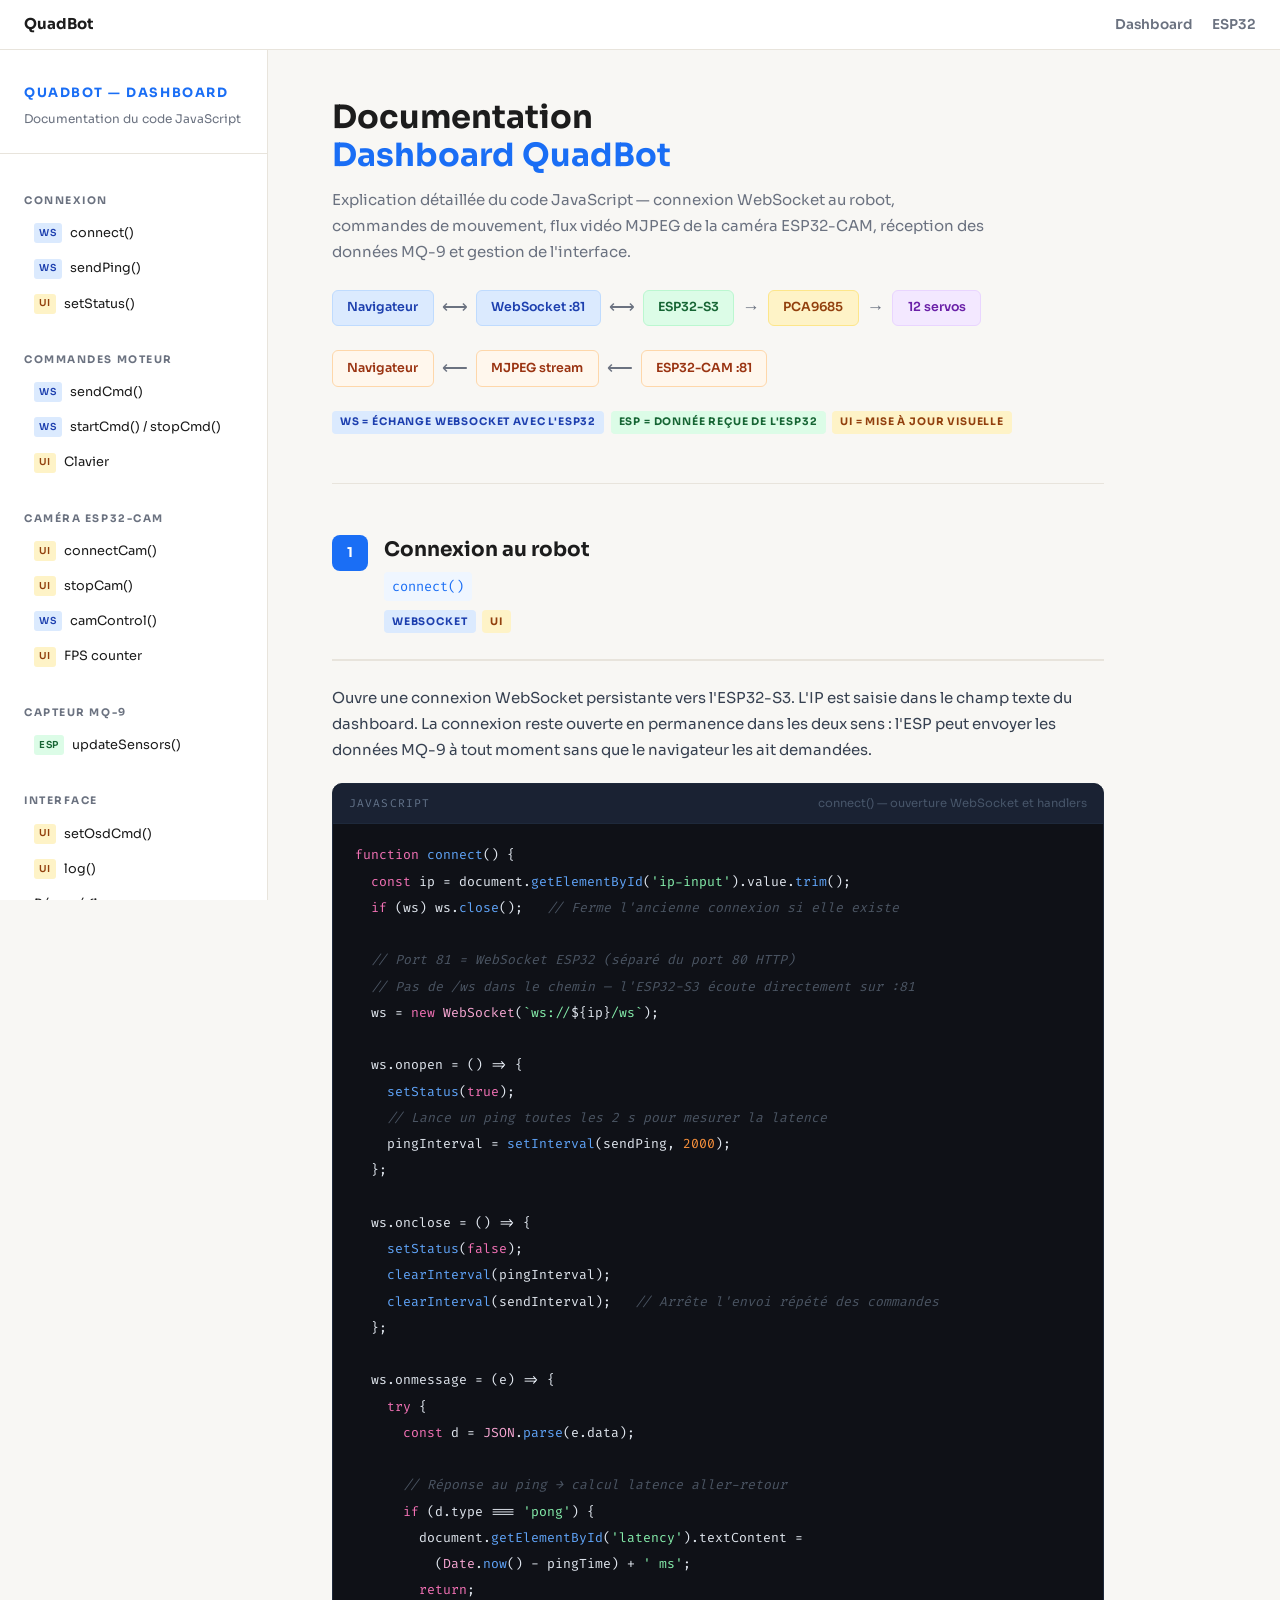
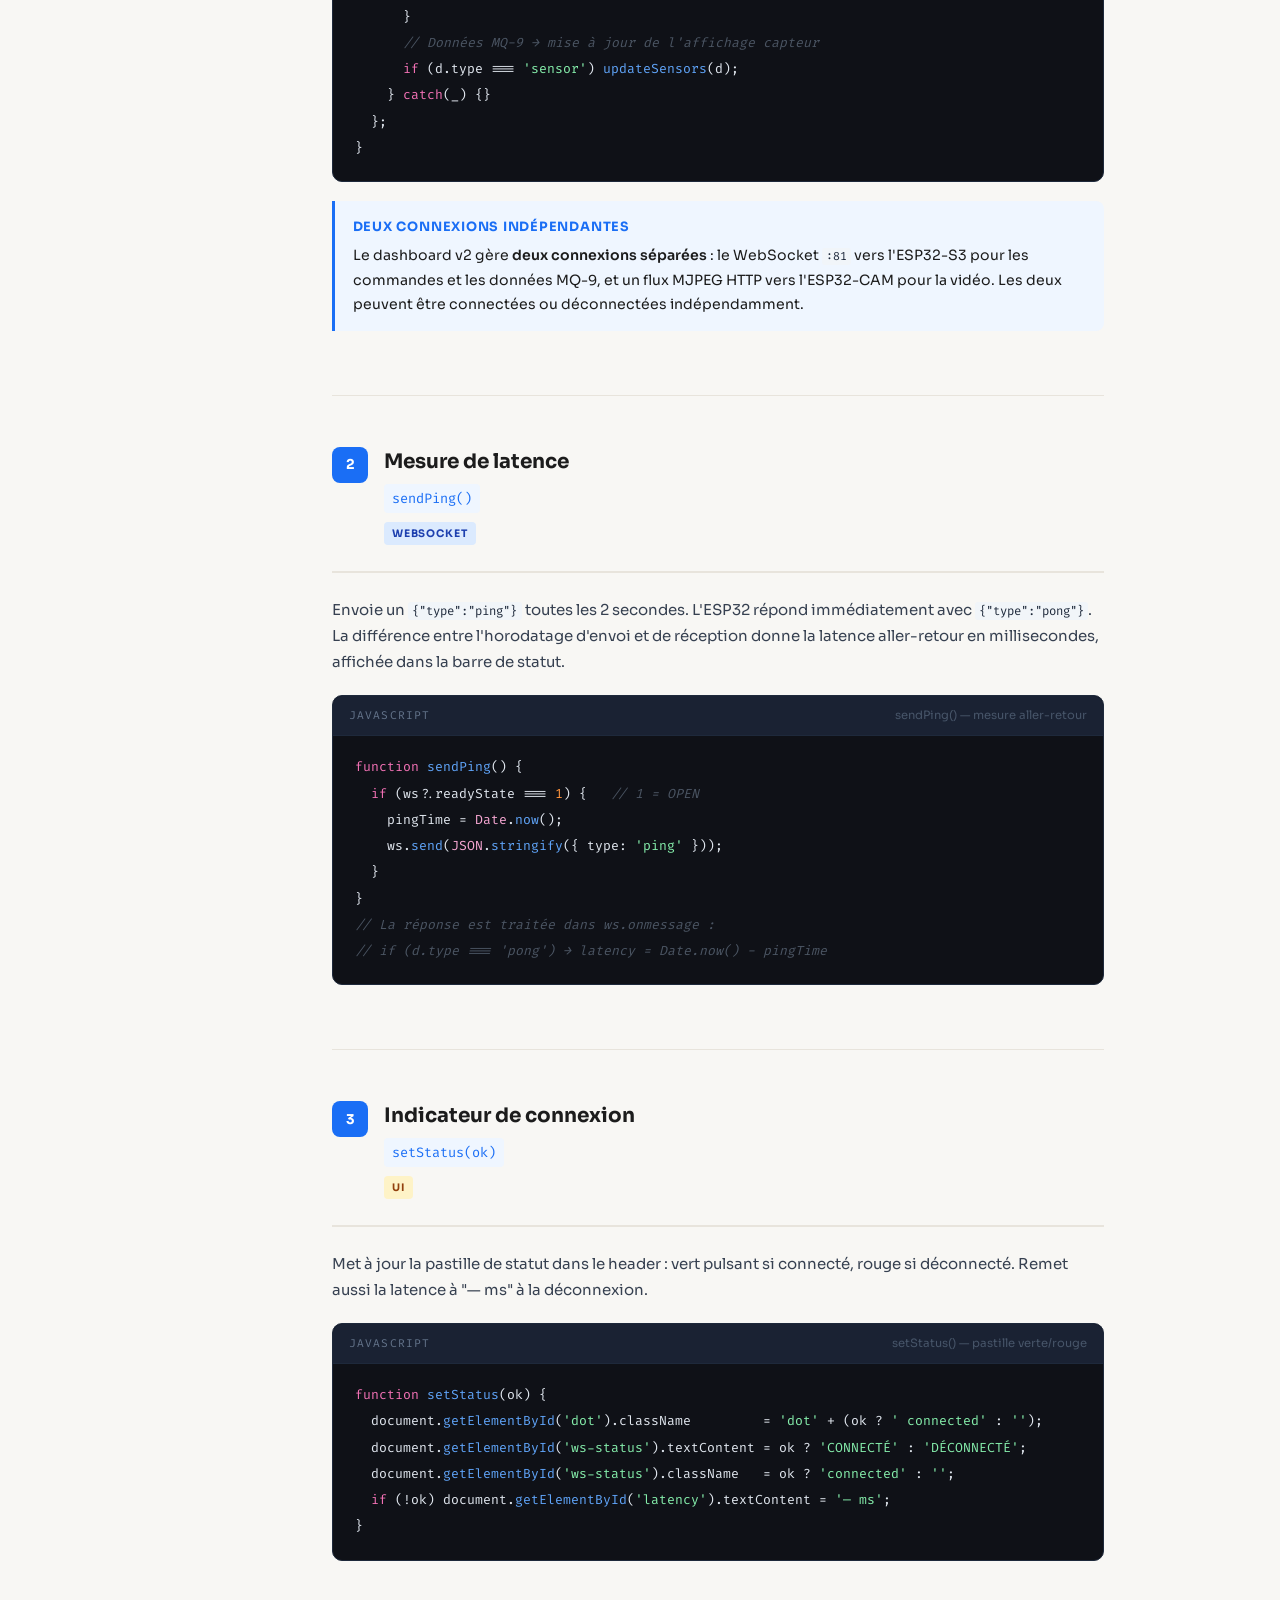
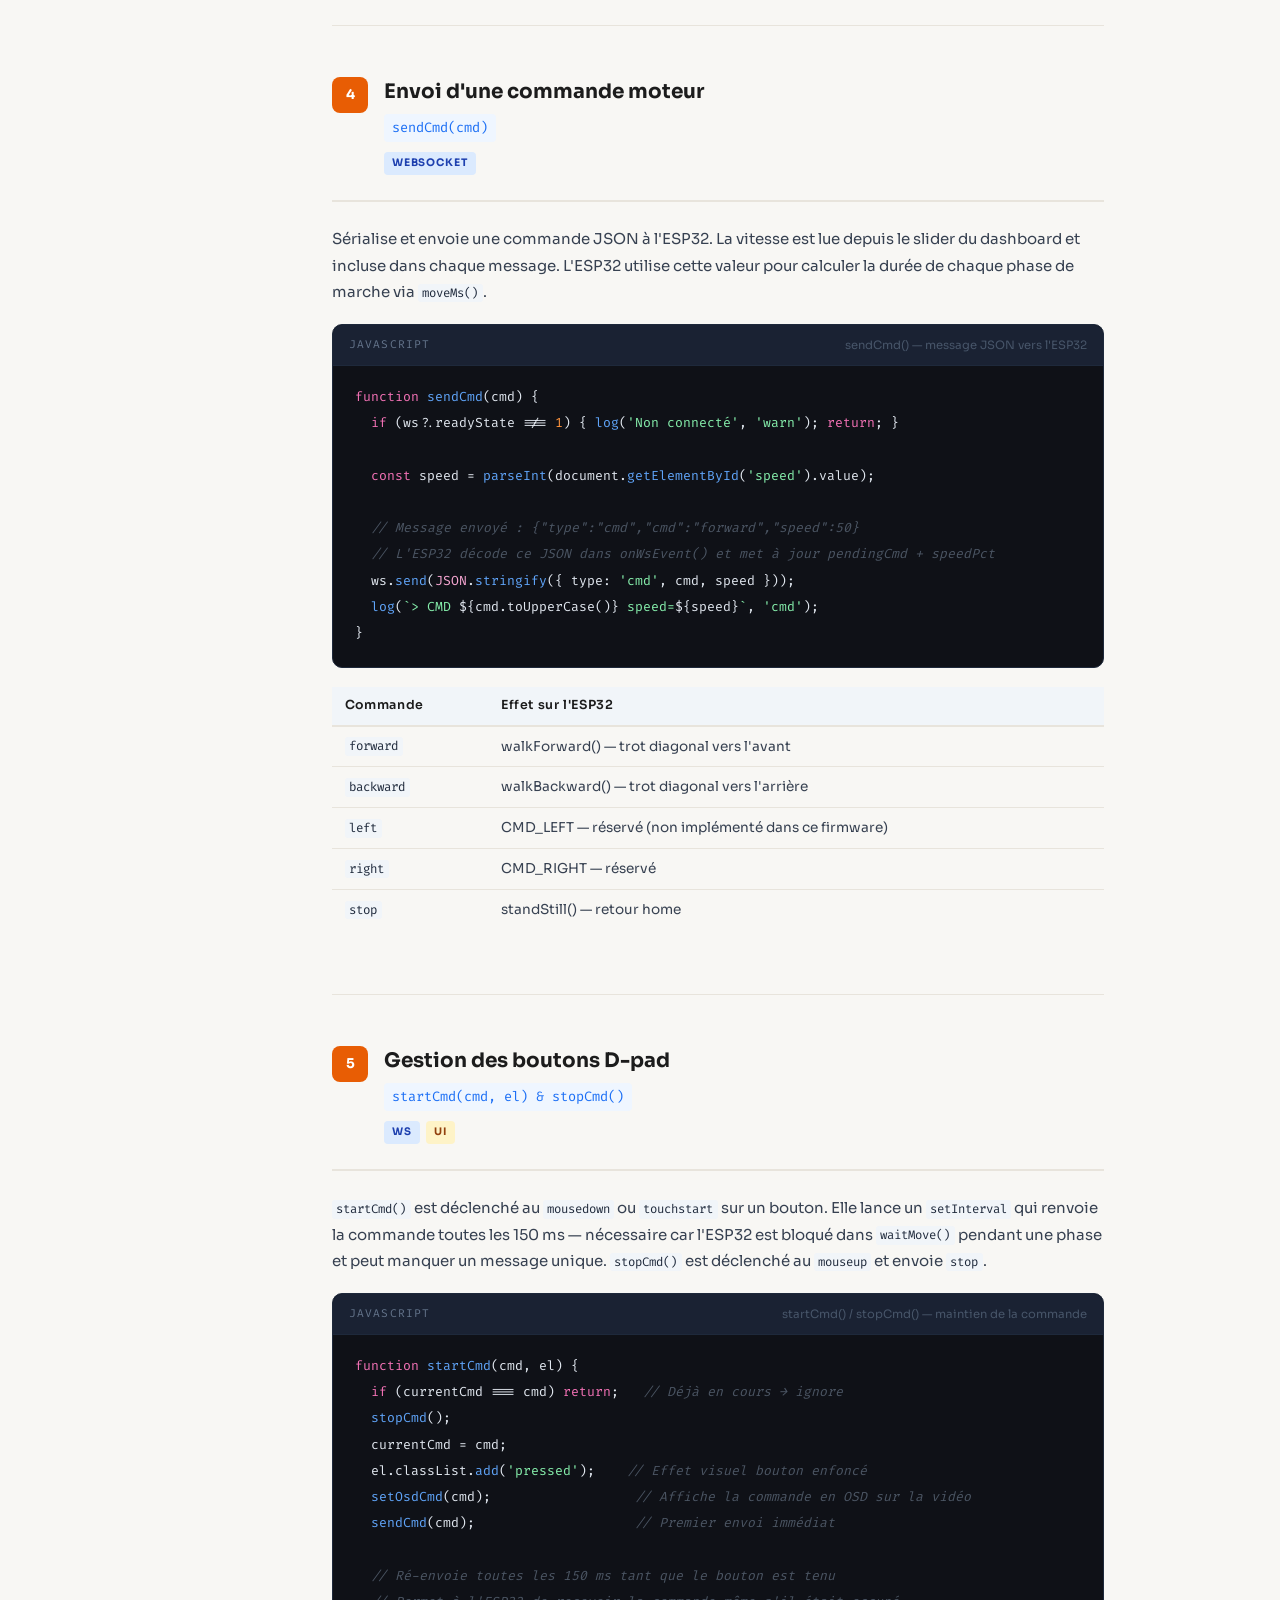
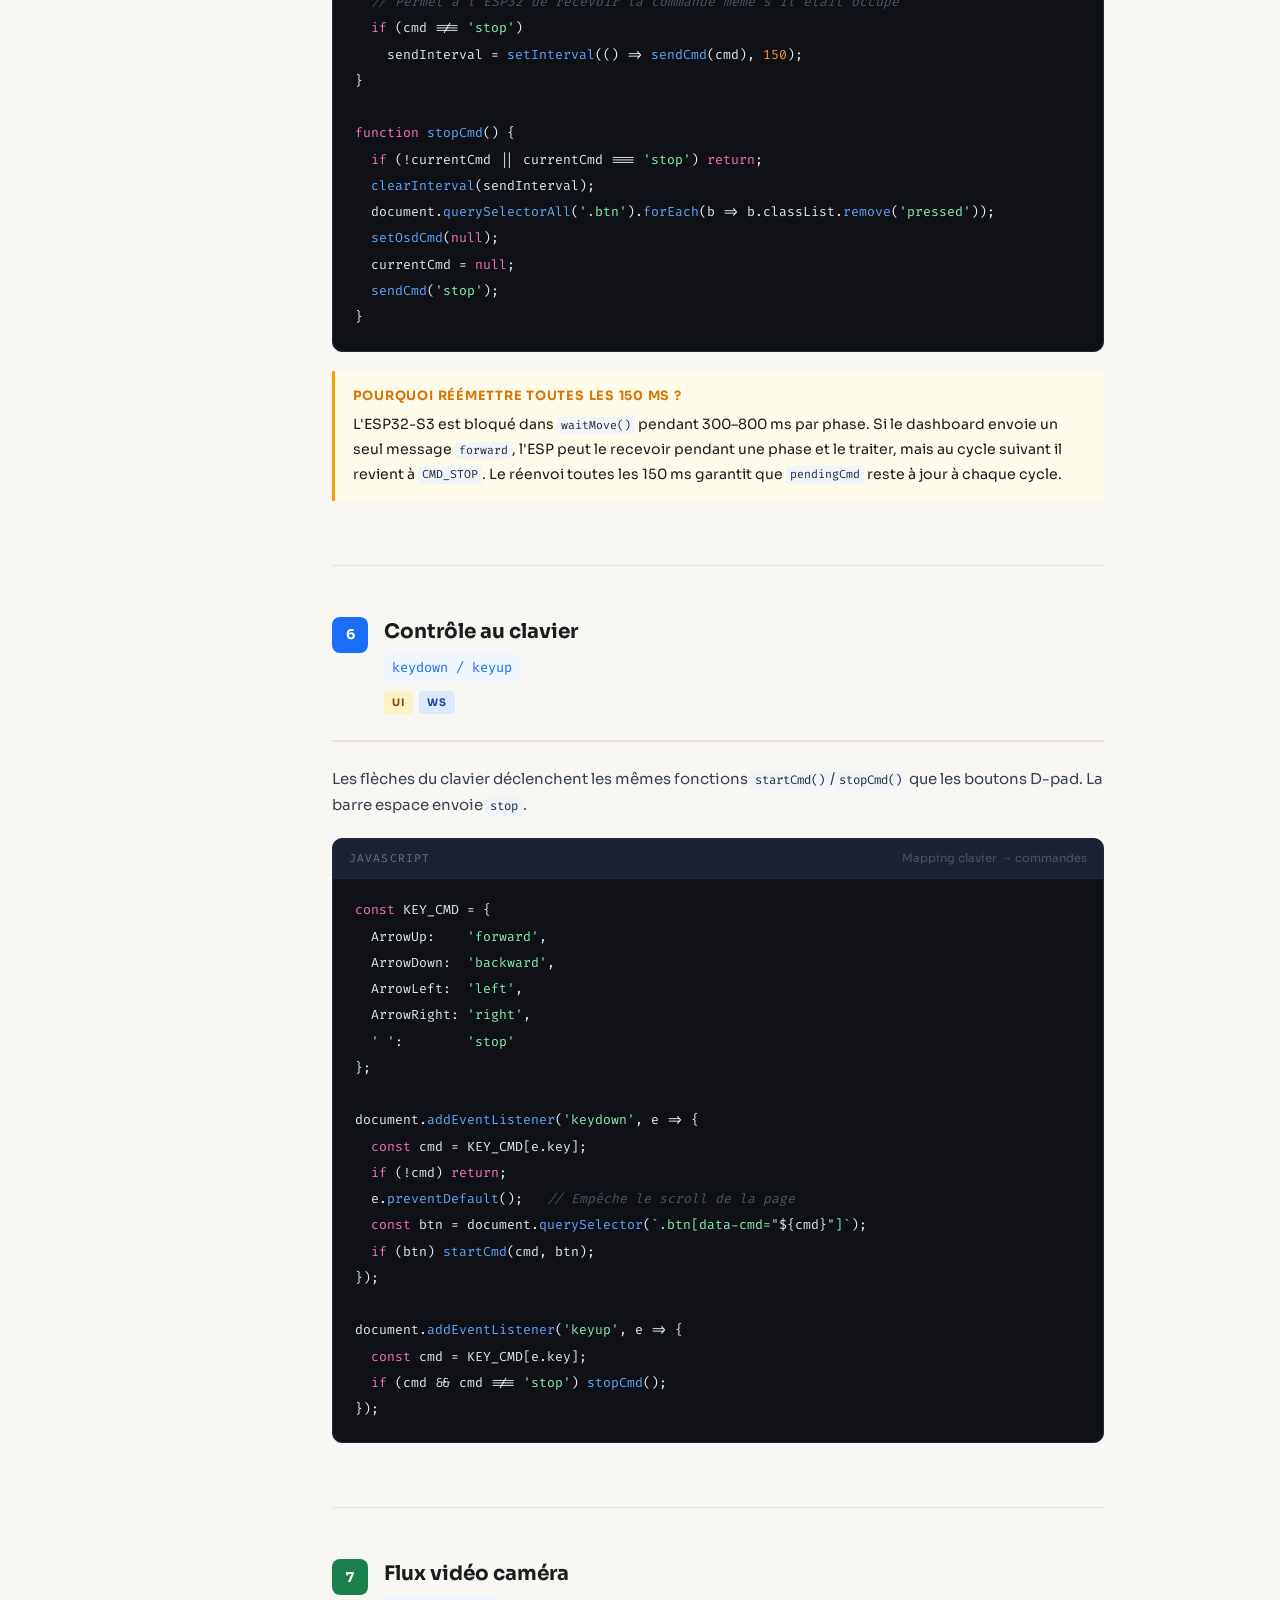
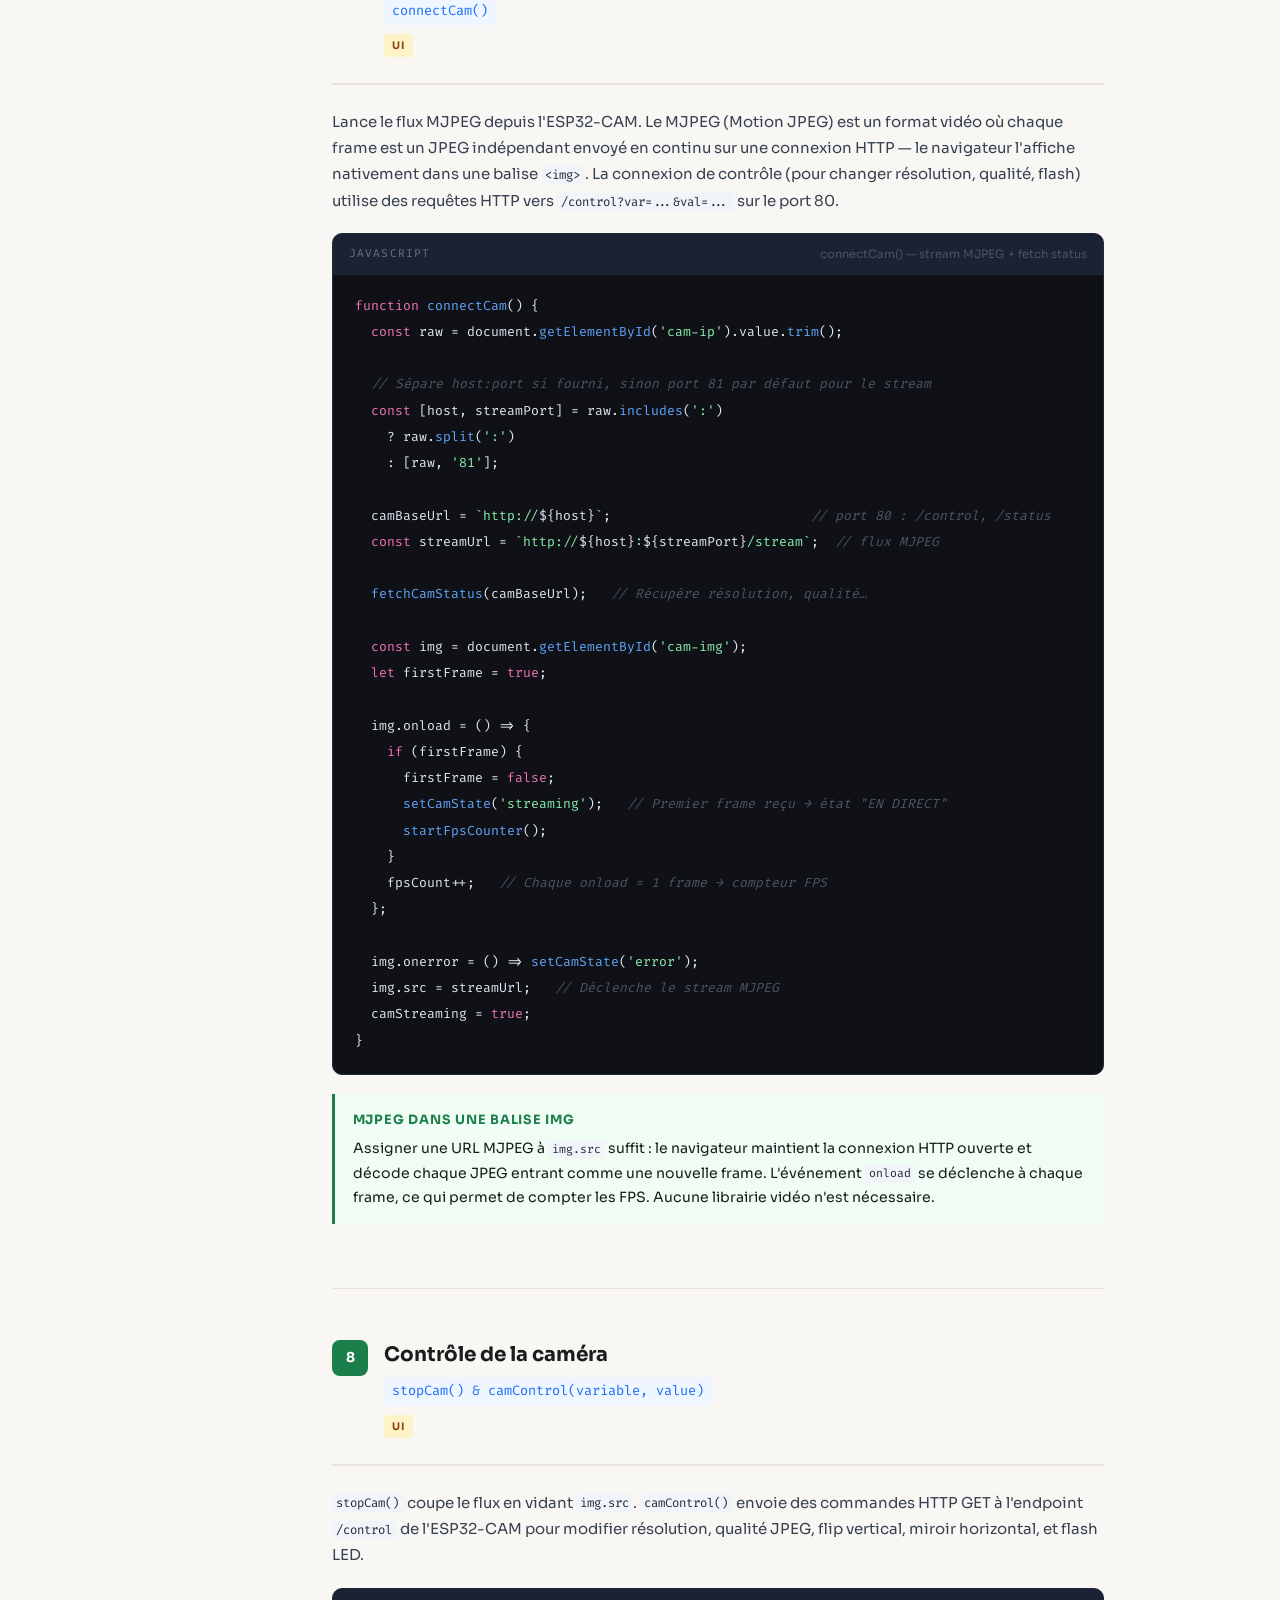
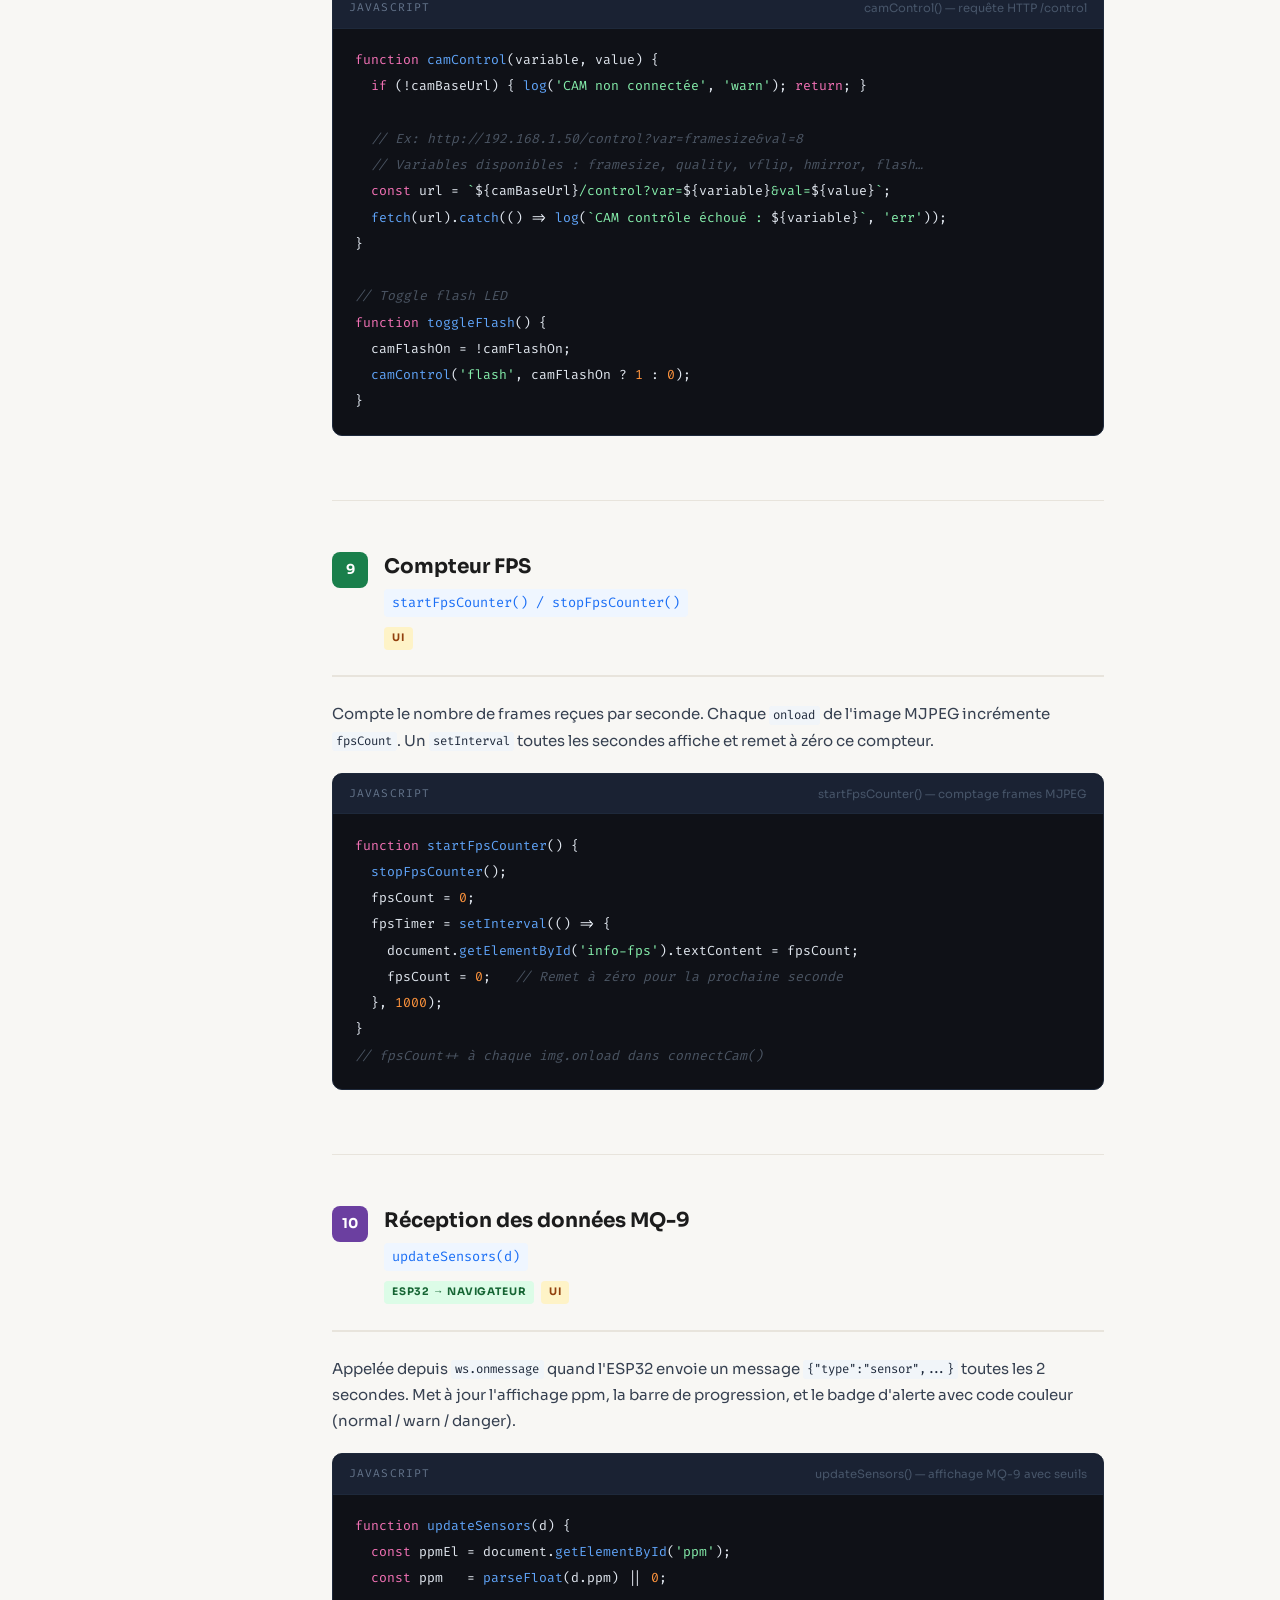
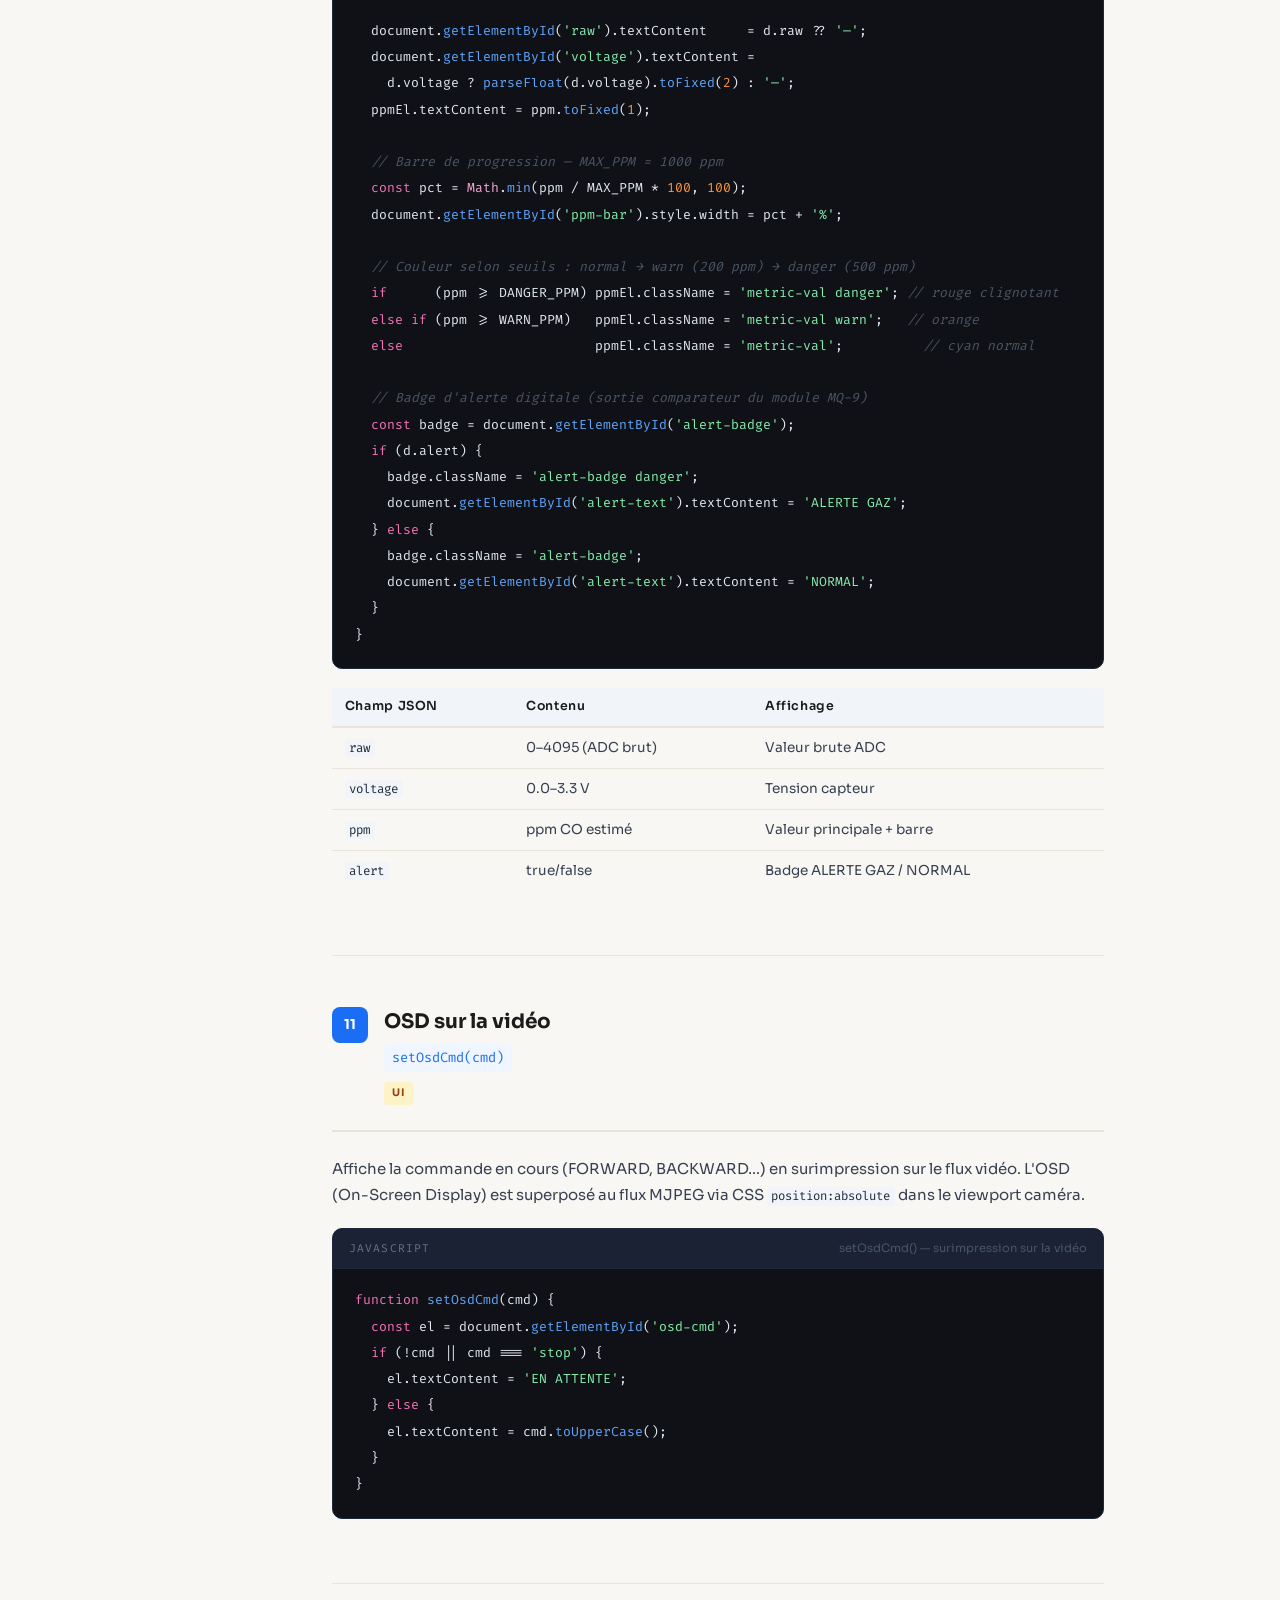
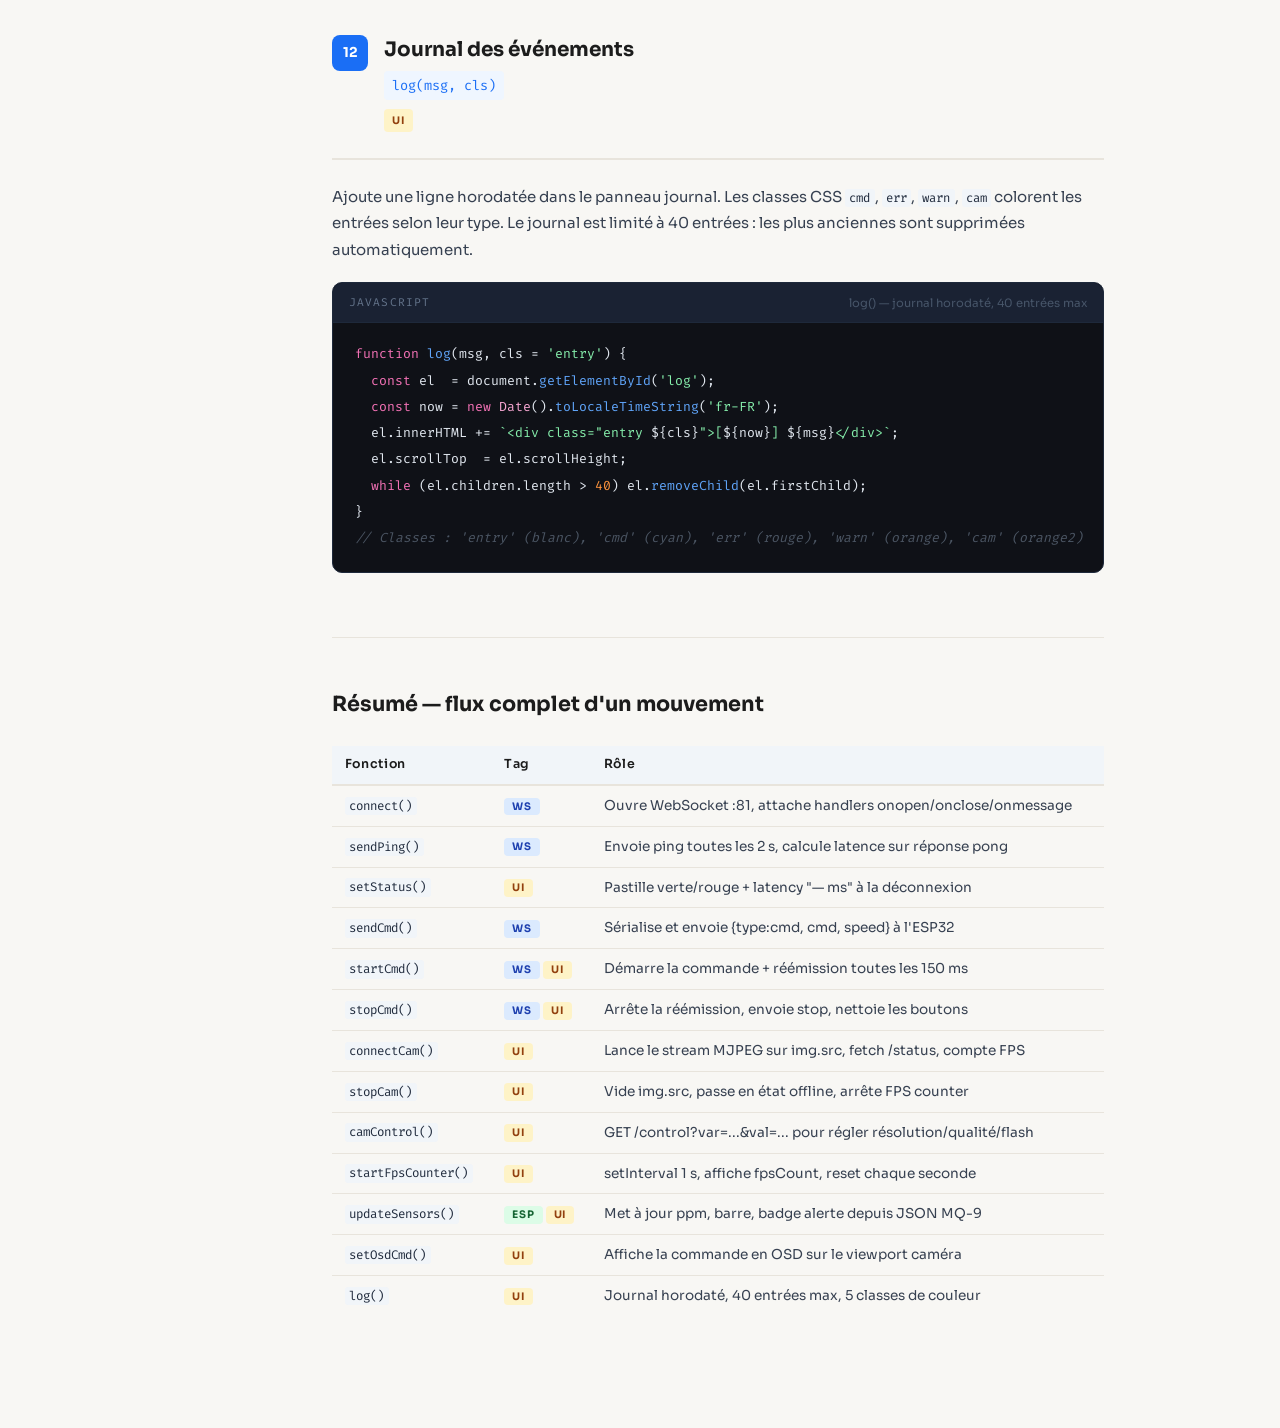
==== commit 5c13931b: "ajout cam" ====
--- a/Programme/Documentation/explication_dashboard.html
+++ b/Programme/Documentation/explication_dashboard.html
@@ -37,8 +37,29 @@
     line-height: 1.75;
   }
 
-  /* Layout */
   .layout { display: flex; min-height: 100vh; }
+
+  .topbar {
+    position: sticky;
+    top: 0;
+    z-index: 1000;
+    background: var(--surface);
+    border-bottom: 1px solid var(--border);
+    padding: .7rem 1.5rem;
+    display: flex;
+    justify-content: space-between;
+    align-items: center;
+    height: var(--topbar-h);
+  }
+  .brand { font-weight: 700; text-decoration: none; color: var(--text); }
+  .nav-links a {
+    margin-left: 1rem;
+    text-decoration: none;
+    font-size: .85rem;
+    color: var(--muted);
+    font-weight: 600;
+  }
+  .nav-links a:hover { color: var(--accent); }
 
   nav {
     width: 268px;
@@ -47,10 +68,10 @@
     border-right: 1px solid var(--border);
     padding: 2rem 0;
     position: sticky;
-    top: var(--topbar-h); /* 🔥 synchro parfaite */
+    top: var(--topbar-h);
     height: calc(100vh - var(--topbar-h));
     overflow-y: auto;
-}
+  }
 
   .nav-brand {
     padding: 0 1.5rem 1.5rem;
@@ -100,28 +121,17 @@
   .esp { background: var(--tag-esp); color: var(--tag-esp-t); }
   .ui  { background: var(--tag-ui);  color: var(--tag-ui-t);  }
 
-  main {
-    flex: 1;
-    padding: 3rem 4rem;
-    max-width: 900px;
-  }
-
-  /* Hero */
+  main { flex: 1; padding: 3rem 4rem; max-width: 900px; }
+
   .hero {
     border-bottom: 1px solid var(--border);
     padding-bottom: 2.5rem;
     margin-bottom: 3rem;
   }
-  .hero h1 {
-    font-size: 2rem;
-    font-weight: 700;
-    line-height: 1.2;
-    margin-bottom: .75rem;
-  }
+  .hero h1 { font-size: 2rem; font-weight: 700; line-height: 1.2; margin-bottom: .75rem; }
   .hero h1 span { color: var(--accent); }
   .hero p { color: var(--muted); max-width: 60ch; }
 
-  /* Schema flow */
   .flow {
     display: flex;
     align-items: center;
@@ -138,11 +148,7 @@
   }
   .flow-arrow { color: var(--muted); font-size: 1.1rem; }
 
-  /* Sections */
-  .fn-section {
-    margin-bottom: 4rem;
-    scroll-margin-top: 2rem;
-  }
+  .fn-section { margin-bottom: 4rem; scroll-margin-top: 2rem; }
 
   .fn-header {
     display: flex;
@@ -153,16 +159,13 @@
     border-bottom: 2px solid var(--border);
   }
   .fn-number {
-    width: 36px;
-    height: 36px;
+    width: 36px; height: 36px;
     border-radius: 8px;
     background: var(--accent);
     color: #fff;
     font-weight: 700;
     font-size: .85rem;
-    display: flex;
-    align-items: center;
-    justify-content: center;
+    display: flex; align-items: center; justify-content: center;
     flex-shrink: 0;
     margin-top: 3px;
   }
@@ -171,11 +174,7 @@
   .fn-number.purple { background: var(--purple); }
 
   .fn-title { flex: 1; }
-  .fn-title h2 {
-    font-size: 1.25rem;
-    font-weight: 700;
-    margin-bottom: .3rem;
-  }
+  .fn-title h2 { font-size: 1.25rem; font-weight: 700; margin-bottom: .3rem; }
   .fn-title .fn-name {
     font-family: 'Fira Code', monospace;
     font-size: .85rem;
@@ -198,7 +197,6 @@
 
   p { margin-bottom: .9rem; color: #374151; }
   p:last-child { margin-bottom: 0; }
-
   strong { color: var(--text); font-weight: 600; }
 
   code {
@@ -210,7 +208,6 @@
     color: #1e293b;
   }
 
-  /* Code blocks */
   .code-block {
     background: var(--code-bg);
     border-radius: 10px;
@@ -226,41 +223,28 @@
     background: #1a2233;
     border-bottom: 1px solid #1e293b;
   }
-  .code-lang {
-    font-family: 'Fira Code', monospace;
-    font-size: .7rem;
-    color: #64748b;
-    letter-spacing: .1em;
-    text-transform: uppercase;
-  }
+  .code-lang { font-family: 'Fira Code', monospace; font-size: .7rem; color: #64748b; letter-spacing: .1em; text-transform: uppercase; }
   .code-desc { font-size: .72rem; color: #475569; }
-  pre {
-    padding: 1.2rem 1.4rem;
-    overflow-x: auto;
-    margin: 0;
-  }
+  pre { padding: 1.2rem 1.4rem; overflow-x: auto; margin: 0; }
   pre code {
     font-family: 'Fira Code', monospace;
     font-size: .82rem;
-    background: none;
-    padding: 0;
+    background: none; padding: 0;
     color: var(--code-text);
     line-height: 1.7;
     white-space: pre;
   }
 
-  /* Syntax highlighting classes */
-  .kw  { color: #f472b6; }   /* keywords */
-  .fn  { color: #60a5fa; }   /* function names */
-  .str { color: #86efac; }   /* strings */
-  .num { color: #fb923c; }   /* numbers */
-  .cmt { color: #4b5563; font-style: italic; } /* comments */
+  .kw  { color: #f472b6; }
+  .fn  { color: #60a5fa; }
+  .str { color: #86efac; }
+  .num { color: #fb923c; }
+  .cmt { color: #4b5563; font-style: italic; }
   .var { color: #e2e8f0; }
   .op  { color: #94a3b8; }
-  .typ { color: #f9a8d4; }   /* types/objects */
-  .key { color: #fde68a; }   /* JSON keys */
-
-  /* Callout boxes */
+  .typ { color: #f9a8d4; }
+  .key { color: #fde68a; }
+
   .callout {
     border-left: 3px solid;
     padding: .9rem 1.1rem;
@@ -268,729 +252,341 @@
     margin: 1.2rem 0;
     font-size: .88rem;
   }
-  .callout.info  { border-color: var(--accent);  background: #eff6ff; }
+  .callout.info  { border-color: var(--accent); background: #eff6ff; }
   .callout.warn  { border-color: #f59e0b; background: #fffbeb; }
-  .callout.tip   { border-color: var(--green);   background: #f0fdf4; }
+  .callout.tip   { border-color: var(--green);  background: #f0fdf4; }
   .callout-title { font-weight: 700; margin-bottom: .3rem; font-size: .8rem; letter-spacing: .06em; text-transform: uppercase; }
   .callout.info  .callout-title { color: var(--accent); }
   .callout.warn  .callout-title { color: #d97706; }
   .callout.tip   .callout-title { color: var(--green); }
 
-  /* Step list */
-  .steps { list-style: none; padding: 0; }
-  .steps li {
-    display: flex;
-    gap: .9rem;
-    margin-bottom: .9rem;
-    font-size: .88rem;
-    color: #374151;
-  }
-  .step-n {
-    width: 22px;
-    height: 22px;
-    border-radius: 50%;
-    background: var(--accent);
-    color: #fff;
-    font-size: .7rem;
-    font-weight: 700;
-    display: flex;
-    align-items: center;
-    justify-content: center;
-    flex-shrink: 0;
-    margin-top: 1px;
-  }
-
-  /* JSON schema */
-  .json-schema {
-    display: grid;
-    gap: .5rem;
-    margin: 1rem 0;
-  }
-  .json-row {
-    display: flex;
-    align-items: baseline;
-    gap: .6rem;
-    font-family: 'Fira Code', monospace;
-    font-size: .8rem;
-    padding: .4rem .7rem;
-    background: #f8fafc;
-    border-radius: 5px;
-    border: 1px solid var(--border);
-  }
-  .json-key   { color: #1e40af; font-weight: 500; }
-  .json-type  { color: var(--muted); font-size: .72rem; }
-  .json-desc  { color: #374151; font-size: .78rem; font-family: 'Sora', sans-serif; margin-left: auto; }
-
-  /* Separator */
+  table { width: 100%; border-collapse: collapse; margin: 1rem 0; font-size: .85rem; }
+  th { background: #f1f5f9; padding: .5rem .8rem; text-align: left; font-weight: 600; font-size: .78rem; letter-spacing: .05em; border-bottom: 2px solid var(--border); }
+  td { padding: .5rem .8rem; border-bottom: 1px solid var(--border); color: #374151; }
+  td code { font-size: .78rem; }
+  tr:last-child td { border-bottom: none; }
+  tr:hover td { background: #f8fafc; }
+
   .sep { border: none; border-top: 1px solid var(--border); margin: 3rem 0; }
 
   @media (max-width: 900px) {
     nav { display: none; }
     main { padding: 2rem 1.5rem; }
   }
-
-  .topbar {
-  position: sticky;
-  top: 0;
-  z-index: 1000;
-  background: var(--surface);
-  border-bottom: 1px solid var(--border);
-  padding: .7rem 1.5rem;
-  display: flex;
-  justify-content: space-between;
-  align-items: center;
-}
-
-.brand {
-  font-weight: 700;
-  text-decoration: none;
-  color: var(--text);
-}
-
-.nav-links a {
-  margin-left: 1rem;
-  text-decoration: none;
-  font-size: .85rem;
-  color: var(--muted);
-  font-weight: 600;
-}
-
-.nav-links a:hover {
-  color: var(--accent);
-}
 </style>
 </head>
 <body>
-  <div class="topbar">
-    <div class="nav-left">
-      <a href="index.html" class="brand">QuadBot</a>
-    </div>
-    <div class="nav-links">
-      <a href="explication_dashboard.html">Dashboard</a>
-      <a href="explication_esp32.html">ESP32</a>
-    </div>
-  </div>
+
+<div class="topbar">
+  <a href="index.html" class="brand">QuadBot</a>
+  <div class="nav-links">
+    <a href="explication_dashboard.html">Dashboard</a>
+    <a href="explication_esp32.html">ESP32</a>
+  </div>
+</div>
 
 <div class="layout">
 
-<!-- Navigation -->
 <nav>
   <div class="nav-brand">
-    <h2>QuadBot Dashboard</h2>
-    <p>Documentation des fonctions JS</p>
-  </div>
-  <div class="nav-section">
-    <div class="nav-section-title">Architecture</div>
-    <a href="#architecture" class="nav-link">Vue d'ensemble</a>
+    <h2>QuadBot — Dashboard</h2>
+    <p>Documentation du code JavaScript</p>
   </div>
   <div class="nav-section">
     <div class="nav-section-title">Connexion</div>
-    <a href="#connect" class="nav-link">
-      <span class="badge ws">WS</span> connect()
-    </a>
-    <a href="#setStatus" class="nav-link">
-      <span class="badge ui">UI</span> setStatus()
-    </a>
+    <a href="#connect" class="nav-link"><span class="badge ws">WS</span> connect()</a>
+    <a href="#sendping" class="nav-link"><span class="badge ws">WS</span> sendPing()</a>
+    <a href="#setstatus" class="nav-link"><span class="badge ui">UI</span> setStatus()</a>
   </div>
   <div class="nav-section">
     <div class="nav-section-title">Commandes moteur</div>
-    <a href="#sendCmd" class="nav-link">
-      <span class="badge ws">WS</span> sendCmd()
-    </a>
-    <a href="#startCmd" class="nav-link">
-      <span class="badge ui">UI</span> startCmd()
-    </a>
-    <a href="#stopCmd" class="nav-link">
-      <span class="badge ui">UI</span> stopCmd()
-    </a>
-    <a href="#activateLegs" class="nav-link">
-      <span class="badge ui">UI</span> activateLegs()
-    </a>
+    <a href="#sendcmd" class="nav-link"><span class="badge ws">WS</span> sendCmd()</a>
+    <a href="#startcmd" class="nav-link"><span class="badge ws">WS</span> startCmd() / stopCmd()</a>
+    <a href="#keyboard" class="nav-link"><span class="badge ui">UI</span> Clavier</a>
+  </div>
+  <div class="nav-section">
+    <div class="nav-section-title">Caméra ESP32-CAM</div>
+    <a href="#connectcam" class="nav-link"><span class="badge ui">UI</span> connectCam()</a>
+    <a href="#stopcam" class="nav-link"><span class="badge ui">UI</span> stopCam()</a>
+    <a href="#camcontrol" class="nav-link"><span class="badge ws">WS</span> camControl()</a>
+    <a href="#fps" class="nav-link"><span class="badge ui">UI</span> FPS counter</a>
   </div>
   <div class="nav-section">
     <div class="nav-section-title">Capteur MQ-9</div>
-    <a href="#updateSensors" class="nav-link">
-      <span class="badge esp">ESP</span> updateSensors()
-    </a>
+    <a href="#updatesensors" class="nav-link"><span class="badge esp">ESP</span> updateSensors()</a>
   </div>
   <div class="nav-section">
-    <div class="nav-section-title">Utilitaires</div>
-    <a href="#sendPing" class="nav-link">
-      <span class="badge ws">WS</span> sendPing()
-    </a>
-    <a href="#log" class="nav-link">
-      <span class="badge ui">UI</span> log()
-    </a>
-    <a href="#keyboard" class="nav-link">
-      <span class="badge ui">UI</span> Clavier</a>
+    <div class="nav-section-title">Interface</div>
+    <a href="#osd" class="nav-link"><span class="badge ui">UI</span> setOsdCmd()</a>
+    <a href="#log" class="nav-link"><span class="badge ui">UI</span> log()</a>
+    <a href="#resume" class="nav-link">Résumé flux</a>
   </div>
 </nav>
 
-<!-- Content -->
 <main>
 
   <!-- Hero -->
   <div class="hero">
     <h1>Documentation<br><span>Dashboard QuadBot</span></h1>
-    <p>Explication détaillée de chaque fonction JavaScript du dashboard — connexion WebSocket, envoi des commandes de mouvement, réception des données MQ-9, et gestion de l'interface.</p>
+    <p>Explication détaillée du code JavaScript — connexion WebSocket au robot, commandes de mouvement, flux vidéo MJPEG de la caméra ESP32-CAM, réception des données MQ-9 et gestion de l'interface.</p>
 
     <div class="flow">
       <div class="flow-box ws" style="background:#dbeafe;color:#1e40af;border-color:#bfdbfe">Navigateur</div>
       <span class="flow-arrow">⟷</span>
       <div class="flow-box ws" style="background:#dbeafe;color:#1e40af;border-color:#bfdbfe">WebSocket :81</div>
       <span class="flow-arrow">⟷</span>
-      <div class="flow-box esp" style="background:#dcfce7;color:#166534;border-color:#bbf7d0">ESP32</div>
+      <div class="flow-box esp" style="background:#dcfce7;color:#166534;border-color:#bbf7d0">ESP32-S3</div>
       <span class="flow-arrow">→</span>
       <div class="flow-box" style="background:#fef3c7;color:#92400e;border-color:#fde68a">PCA9685</div>
       <span class="flow-arrow">→</span>
-      <div class="flow-box" style="background:#f3e8ff;color:#6b21a8;border-color:#e9d5ff">8 servos</div>
-    </div>
-
-    <div class="tags">
-      <span class="tag ws">WS = échange WebSocket avec l'ESP</span>
-      <span class="tag esp">ESP = donnée reçue de l'ESP</span>
+      <div class="flow-box" style="background:#f3e8ff;color:#6b21a8;border-color:#e9d5ff">12 servos</div>
+    </div>
+    <div class="flow" style="margin-top:.5rem">
+      <div class="flow-box" style="background:#fff7ed;color:#9a3412;border-color:#fed7aa">Navigateur</div>
+      <span class="flow-arrow">⟵</span>
+      <div class="flow-box" style="background:#fff7ed;color:#9a3412;border-color:#fed7aa">MJPEG stream</div>
+      <span class="flow-arrow">⟵</span>
+      <div class="flow-box" style="background:#fff7ed;color:#9a3412;border-color:#fed7aa">ESP32-CAM :81</div>
+    </div>
+
+    <div class="tags" style="margin-top:1rem">
+      <span class="tag ws">WS = échange WebSocket avec l'ESP32</span>
+      <span class="tag esp">ESP = donnée reçue de l'ESP32</span>
       <span class="tag ui">UI = mise à jour visuelle</span>
     </div>
   </div>
 
-
-  <!-- ── connect() ── -->
+  <!-- connect() -->
   <div class="fn-section" id="connect">
     <div class="fn-header">
       <div class="fn-number">1</div>
       <div class="fn-title">
-        <h2>Connexion à l'ESP32</h2>
+        <h2>Connexion au robot</h2>
         <span class="fn-name">connect()</span>
-        <div class="tags">
-          <span class="tag ws">WebSocket</span>
-          <span class="tag ui">UI</span>
-        </div>
-      </div>
-    </div>
-
-    <p>C'est la <strong>fonction centrale</strong> du dashboard. Elle lit l'adresse IP saisie par l'utilisateur, ouvre une connexion WebSocket persistante vers l'ESP32, et attache tous les handlers d'événements réseau.</p>
-
-    <p>Un WebSocket est différent d'une requête HTTP classique : la connexion reste <strong>ouverte en permanence</strong> dans les deux sens. L'ESP peut envoyer des données à tout moment sans que le navigateur les ait demandées, et inversement.</p>
-
-    <div class="code-block">
-      <div class="code-header">
-        <span class="code-lang">JavaScript</span>
-        <span class="code-desc">connect() — ouverture de la connexion WebSocket</span>
-      </div>
+        <div class="tags"><span class="tag ws">WebSocket</span><span class="tag ui">UI</span></div>
+      </div>
+    </div>
+
+    <p>Ouvre une connexion WebSocket persistante vers l'ESP32-S3. L'IP est saisie dans le champ texte du dashboard. La connexion reste ouverte en permanence dans les deux sens : l'ESP peut envoyer les données MQ-9 à tout moment sans que le navigateur les ait demandées.</p>
+
+    <div class="code-block">
+      <div class="code-header"><span class="code-lang">JavaScript</span><span class="code-desc">connect() — ouverture WebSocket et handlers</span></div>
       <pre><code><span class="kw">function</span> <span class="fn">connect</span>() {
-  <span class="cmt">// 1. Lit l'IP saisie dans le champ texte (ex: "192.168.1.100")</span>
   <span class="kw">const</span> ip = document.<span class="fn">getElementById</span>(<span class="str">'ip-input'</span>).value.<span class="fn">trim</span>();
-
-  <span class="cmt">// 2. Si une connexion existe déjà, on la ferme proprement avant d'en ouvrir une nouvelle</span>
-  <span class="kw">if</span> (ws) ws.<span class="fn">close</span>();
-
-  <span class="fn">log</span>(<span class="str">`Connexion à ws://<span class="var">${ip}</span>/ws ...`</span>, <span class="str">'entry'</span>);
-
-  <span class="cmt">// 3. Ouverture du WebSocket
-  //    Le protocole ws:// est le WebSocket non-chiffré (comme http:// vs https://)
-  //    Le port 81 est celui sur lequel l'ESP32 écoute (séparé du port 80 HTTP)
-  //    /ws est le chemin du endpoint WebSocket sur l'ESP</span>
-  ws = <span class="kw">new</span> <span class="typ">WebSocket</span>(<span class="str">`ws://<span class="var">${ip}</span>:81/ws`</span>);
-
-  <span class="cmt">// 4. Événement : connexion établie avec succès</span>
+  <span class="kw">if</span> (ws) ws.<span class="fn">close</span>();   <span class="cmt">// Ferme l'ancienne connexion si elle existe</span>
+
+  <span class="cmt">// Port 81 = WebSocket ESP32 (séparé du port 80 HTTP)
+  // Pas de /ws dans le chemin — l'ESP32-S3 écoute directement sur :81</span>
+  ws = <span class="kw">new</span> <span class="typ">WebSocket</span>(<span class="str">`ws://<span class="var">${ip}</span>/ws`</span>);
+
   ws.onopen = () => {
     <span class="fn">setStatus</span>(<span class="kw">true</span>);
-    <span class="fn">log</span>(<span class="str">'WebSocket connecté'</span>, <span class="str">'entry'</span>);
-    <span class="cmt">// Lance un ping toutes les 2 secondes pour mesurer la latence</span>
+    <span class="cmt">// Lance un ping toutes les 2 s pour mesurer la latence</span>
     pingInterval = <span class="fn">setInterval</span>(sendPing, <span class="num">2000</span>);
   };
 
-  <span class="cmt">// 5. Événement : connexion perdue (WiFi coupé, ESP redémarré, etc.)</span>
   ws.onclose = () => {
     <span class="fn">setStatus</span>(<span class="kw">false</span>);
-    <span class="fn">clearInterval</span>(pingInterval);   <span class="cmt">// Arrête les pings</span>
-    <span class="fn">clearInterval</span>(sendInterval);   <span class="cmt">// Arrête l'envoi des commandes moteur</span>
-    <span class="fn">log</span>(<span class="str">'WebSocket déconnecté'</span>, <span class="str">'err'</span>);
+    <span class="fn">clearInterval</span>(pingInterval);
+    <span class="fn">clearInterval</span>(sendInterval);   <span class="cmt">// Arrête l'envoi répété des commandes</span>
   };
 
-  ws.onerror = () => <span class="fn">log</span>(<span class="str">'Erreur WebSocket'</span>, <span class="str">'err'</span>);
-
-  <span class="cmt">// 6. Événement : message reçu de l'ESP32
-  //    C'est ici que l'on trie les messages entrants selon leur type</span>
   ws.onmessage = (e) => {
     <span class="kw">try</span> {
-      <span class="kw">const</span> d = <span class="typ">JSON</span>.<span class="fn">parse</span>(e.data); <span class="cmt">// Décode le JSON reçu</span>
-
+      <span class="kw">const</span> d = <span class="typ">JSON</span>.<span class="fn">parse</span>(e.data);
+
+      <span class="cmt">// Réponse au ping → calcul latence aller-retour</span>
       <span class="kw">if</span> (d.type === <span class="str">'pong'</span>) {
-        <span class="cmt">// Réponse à notre ping → calcul de la latence en ms</span>
         document.<span class="fn">getElementById</span>(<span class="str">'latency'</span>).textContent =
           (<span class="typ">Date</span>.<span class="fn">now</span>() - pingTime) + <span class="str">' ms'</span>;
         <span class="kw">return</span>;
       }
-
-      <span class="kw">if</span> (d.type === <span class="str">'sensor'</span>) <span class="fn">updateSensors</span>(d); <span class="cmt">// Données MQ-9</span>
-
-    } <span class="kw">catch</span>(_) {} <span class="cmt">// Ignore les messages non-JSON</span>
+      <span class="cmt">// Données MQ-9 → mise à jour de l'affichage capteur</span>
+      <span class="kw">if</span> (d.type === <span class="str">'sensor'</span>) <span class="fn">updateSensors</span>(d);
+    } <span class="kw">catch</span>(_) {}
   };
 }</code></pre>
     </div>
 
     <div class="callout info">
-      <div class="callout-title">Pourquoi le port 81 ?</div>
-      L'ESP32 fait tourner deux serveurs en parallèle : un serveur HTTP sur le port <strong>80</strong> (pour une éventuelle page de statut), et le serveur WebSocket sur le port <strong>81</strong>. Séparer les ports évite les conflits et simplifie le code côté ESP.
-    </div>
-
-    <div class="callout warn">
-      <div class="callout-title">Cas d'échec fréquents</div>
-      Si la connexion échoue immédiatement, vérifier : l'IP est-elle correcte ? L'ESP est-il sur le même réseau WiFi ? Le pare-feu Windows bloque-t-il le port 81 ?
-    </div>
-  </div>
-
-  <hr class="sep">
-
-  <!-- ── sendCmd() ── -->
-  <div class="fn-section" id="sendCmd">
-    <div class="fn-header">
-      <div class="fn-number orange">2</div>
+      <div class="callout-title">Deux connexions indépendantes</div>
+      Le dashboard v2 gère <strong>deux connexions séparées</strong> : le WebSocket <code>:81</code> vers l'ESP32-S3 pour les commandes et les données MQ-9, et un flux MJPEG HTTP vers l'ESP32-CAM pour la vidéo. Les deux peuvent être connectées ou déconnectées indépendamment.
+    </div>
+  </div>
+
+  <hr class="sep">
+
+  <!-- sendPing() -->
+  <div class="fn-section" id="sendping">
+    <div class="fn-header">
+      <div class="fn-number">2</div>
+      <div class="fn-title">
+        <h2>Mesure de latence</h2>
+        <span class="fn-name">sendPing()</span>
+        <div class="tags"><span class="tag ws">WebSocket</span></div>
+      </div>
+    </div>
+
+    <p>Envoie un <code>{"type":"ping"}</code> toutes les 2 secondes. L'ESP32 répond immédiatement avec <code>{"type":"pong"}</code>. La différence entre l'horodatage d'envoi et de réception donne la latence aller-retour en millisecondes, affichée dans la barre de statut.</p>
+
+    <div class="code-block">
+      <div class="code-header"><span class="code-lang">JavaScript</span><span class="code-desc">sendPing() — mesure aller-retour</span></div>
+      <pre><code><span class="kw">function</span> <span class="fn">sendPing</span>() {
+  <span class="kw">if</span> (ws?.readyState === <span class="num">1</span>) {   <span class="cmt">// 1 = OPEN</span>
+    pingTime = <span class="typ">Date</span>.<span class="fn">now</span>();
+    ws.<span class="fn">send</span>(<span class="typ">JSON</span>.<span class="fn">stringify</span>({ type: <span class="str">'ping'</span> }));
+  }
+}
+<span class="cmt">// La réponse est traitée dans ws.onmessage :
+// if (d.type === 'pong') → latency = Date.now() - pingTime</span></code></pre>
+    </div>
+  </div>
+
+  <hr class="sep">
+
+  <!-- setStatus() -->
+  <div class="fn-section" id="setstatus">
+    <div class="fn-header">
+      <div class="fn-number">3</div>
+      <div class="fn-title">
+        <h2>Indicateur de connexion</h2>
+        <span class="fn-name">setStatus(ok)</span>
+        <div class="tags"><span class="tag ui">UI</span></div>
+      </div>
+    </div>
+
+    <p>Met à jour la pastille de statut dans le header : vert pulsant si connecté, rouge si déconnecté. Remet aussi la latence à "— ms" à la déconnexion.</p>
+
+    <div class="code-block">
+      <div class="code-header"><span class="code-lang">JavaScript</span><span class="code-desc">setStatus() — pastille verte/rouge</span></div>
+      <pre><code><span class="kw">function</span> <span class="fn">setStatus</span>(ok) {
+  document.<span class="fn">getElementById</span>(<span class="str">'dot'</span>).className         = <span class="str">'dot'</span> + (ok ? <span class="str">' connected'</span> : <span class="str">''</span>);
+  document.<span class="fn">getElementById</span>(<span class="str">'ws-status'</span>).textContent = ok ? <span class="str">'CONNECTÉ'</span> : <span class="str">'DÉCONNECTÉ'</span>;
+  document.<span class="fn">getElementById</span>(<span class="str">'ws-status'</span>).className   = ok ? <span class="str">'connected'</span> : <span class="str">''</span>;
+  <span class="kw">if</span> (!ok) document.<span class="fn">getElementById</span>(<span class="str">'latency'</span>).textContent = <span class="str">'— ms'</span>;
+}</code></pre>
+    </div>
+  </div>
+
+  <hr class="sep">
+
+  <!-- sendCmd() -->
+  <div class="fn-section" id="sendcmd">
+    <div class="fn-header">
+      <div class="fn-number orange">4</div>
       <div class="fn-title">
         <h2>Envoi d'une commande moteur</h2>
         <span class="fn-name">sendCmd(cmd)</span>
-        <div class="tags">
-          <span class="tag ws">WebSocket → ESP32 → PCA9685</span>
-        </div>
-      </div>
-    </div>
-
-    <p>C'est la fonction qui traduit un appui sur une flèche en <strong>mouvement réel des servos</strong>. Elle construit un message JSON et l'envoie via WebSocket à l'ESP32, qui l'interprète pour piloter le PCA9685.</p>
-
-    <div class="code-block">
-      <div class="code-header">
-        <span class="code-lang">JavaScript</span>
-        <span class="code-desc">sendCmd() — envoi JSON vers l'ESP32</span>
-      </div>
+        <div class="tags"><span class="tag ws">WebSocket</span></div>
+      </div>
+    </div>
+
+    <p>Sérialise et envoie une commande JSON à l'ESP32. La vitesse est lue depuis le slider du dashboard et incluse dans chaque message. L'ESP32 utilise cette valeur pour calculer la durée de chaque phase de marche via <code>moveMs()</code>.</p>
+
+    <div class="code-block">
+      <div class="code-header"><span class="code-lang">JavaScript</span><span class="code-desc">sendCmd() — message JSON vers l'ESP32</span></div>
       <pre><code><span class="kw">function</span> <span class="fn">sendCmd</span>(cmd) {
-  <span class="cmt">// Vérifie que le WebSocket est ouvert (état 1 = OPEN)
-  // États possibles : 0=CONNECTING, 1=OPEN, 2=CLOSING, 3=CLOSED</span>
-  <span class="kw">if</span> (ws?.readyState !== <span class="num">1</span>) {
-    <span class="fn">log</span>(<span class="str">'Non connecté'</span>, <span class="str">'warn'</span>);
-    <span class="kw">return</span>;
-  }
-
-  <span class="cmt">// Lit la valeur du slider de vitesse (0 à 100)</span>
+  <span class="kw">if</span> (ws?.readyState !== <span class="num">1</span>) { <span class="fn">log</span>(<span class="str">'Non connecté'</span>, <span class="str">'warn'</span>); <span class="kw">return</span>; }
+
   <span class="kw">const</span> speed = <span class="fn">parseInt</span>(document.<span class="fn">getElementById</span>(<span class="str">'speed'</span>).value);
 
-  <span class="cmt">// Construit et envoie le message JSON
-  //   type  → identifie le type de message (l'ESP le filtre sur ce champ)
-  //   cmd   → la direction : "forward", "backward", "left", "right", "stop"
-  //   speed → entier 0-100, l'ESP l'utilise pour calculer l'amplitude des mouvements</span>
+  <span class="cmt">// Message envoyé : {"type":"cmd","cmd":"forward","speed":50}
+  // L'ESP32 décode ce JSON dans onWsEvent() et met à jour pendingCmd + speedPct</span>
   ws.<span class="fn">send</span>(<span class="typ">JSON</span>.<span class="fn">stringify</span>({ type: <span class="str">'cmd'</span>, cmd, speed }));
-
   <span class="fn">log</span>(<span class="str">`> CMD <span class="var">${cmd.toUpperCase()}</span> speed=<span class="var">${speed}</span>`</span>, <span class="str">'cmd'</span>);
 }</code></pre>
     </div>
 
-    <p>Le message JSON envoyé à l'ESP ressemble à ceci :</p>
-
-    <div class="json-schema">
-      <div class="json-row">
-        <span class="json-key">"type"</span>
-        <span class="json-type">string</span>
-        <span class="json-desc">Toujours <code>"cmd"</code> pour une commande moteur</span>
-      </div>
-      <div class="json-row">
-        <span class="json-key">"cmd"</span>
-        <span class="json-type">string</span>
-        <span class="json-desc"><code>"forward"</code> | <code>"backward"</code> | <code>"left"</code> | <code>"right"</code> | <code>"stop"</code></span>
-      </div>
-      <div class="json-row">
-        <span class="json-key">"speed"</span>
-        <span class="json-type">int 0–100</span>
-        <span class="json-desc">Vitesse — mappé côté ESP sur le délai entre les frames de marche</span>
-      </div>
-    </div>
-
-    <div class="callout tip">
-      <div class="callout-title">Pourquoi envoyer en boucle ?</div>
-      <code>sendCmd</code> est appelée une première fois dès l'appui, puis répétée toutes les <strong>150 ms</strong> par <code>startCmd()</code> tant que le bouton est maintenu. Sans cette répétition, un seul paquet perdu sur le WiFi suffirait à bloquer le robot en pleine marche.
-    </div>
-  </div>
-
-  <hr class="sep">
-
-  <!-- ── startCmd / stopCmd ── -->
-  <div class="fn-section" id="startCmd">
-    <div class="fn-header">
-      <div class="fn-number orange">3</div>
-      <div class="fn-title">
-        <h2>Gestion de l'appui sur les boutons</h2>
+    <table>
+      <thead><tr><th>Commande</th><th>Effet sur l'ESP32</th></tr></thead>
+      <tbody>
+        <tr><td><code>forward</code></td><td>walkForward() — trot diagonal vers l'avant</td></tr>
+        <tr><td><code>backward</code></td><td>walkBackward() — trot diagonal vers l'arrière</td></tr>
+        <tr><td><code>left</code></td><td>CMD_LEFT — réservé (non implémenté dans ce firmware)</td></tr>
+        <tr><td><code>right</code></td><td>CMD_RIGHT — réservé</td></tr>
+        <tr><td><code>stop</code></td><td>standStill() — retour home</td></tr>
+      </tbody>
+    </table>
+  </div>
+
+  <hr class="sep">
+
+  <!-- startCmd / stopCmd -->
+  <div class="fn-section" id="startcmd">
+    <div class="fn-header">
+      <div class="fn-number orange">5</div>
+      <div class="fn-title">
+        <h2>Gestion des boutons D-pad</h2>
         <span class="fn-name">startCmd(cmd, el) &amp; stopCmd()</span>
-        <div class="tags">
-          <span class="tag ui">UI</span>
-          <span class="tag ws">WebSocket</span>
-        </div>
-      </div>
-    </div>
-
-    <p>Ces deux fonctions forment une paire. <code>startCmd</code> démarre le mouvement quand on <em>appuie</em>, <code>stopCmd</code> l'arrête quand on <em>relâche</em>. Ce comportement "maintenu = en mouvement" imite une télécommande physique.</p>
-
-    <div class="code-block">
-      <div class="code-header">
-        <span class="code-lang">JavaScript</span>
-        <span class="code-desc">startCmd() — déclenché au mousedown / touchstart</span>
-      </div>
+        <div class="tags"><span class="tag ws">WS</span><span class="tag ui">UI</span></div>
+      </div>
+    </div>
+
+    <p><code>startCmd()</code> est déclenché au <code>mousedown</code> ou <code>touchstart</code> sur un bouton. Elle lance un <code>setInterval</code> qui renvoie la commande toutes les 150 ms — nécessaire car l'ESP32 est bloqué dans <code>waitMove()</code> pendant une phase et peut manquer un message unique. <code>stopCmd()</code> est déclenché au <code>mouseup</code> et envoie <code>stop</code>.</p>
+
+    <div class="code-block">
+      <div class="code-header"><span class="code-lang">JavaScript</span><span class="code-desc">startCmd() / stopCmd() — maintien de la commande</span></div>
       <pre><code><span class="kw">function</span> <span class="fn">startCmd</span>(cmd, el) {
-  <span class="cmt">// Évite de relancer si la même commande est déjà active</span>
-  <span class="kw">if</span> (currentCmd === cmd) <span class="kw">return</span>;
-
-  <span class="fn">stopCmd</span>(); <span class="cmt">// Nettoie toute commande précédente</span>
-
+  <span class="kw">if</span> (currentCmd === cmd) <span class="kw">return</span>;   <span class="cmt">// Déjà en cours → ignore</span>
+  <span class="fn">stopCmd</span>();
   currentCmd = cmd;
-  el.classList.<span class="fn">add</span>(<span class="str">'pressed'</span>);   <span class="cmt">// Effet visuel sur le bouton</span>
-  <span class="fn">activateLegs</span>(cmd);             <span class="cmt">// Anime les membres sur la silhouette SVG</span>
-
-  <span class="fn">sendCmd</span>(cmd);  <span class="cmt">// 1er envoi immédiat</span>
-
-  <span class="cmt">// Puis on continue d'envoyer toutes les 150 ms tant que le bouton est maintenu
-  // Ainsi l'ESP reçoit un flux continu et peut continuer la séquence de marche</span>
-  <span class="kw">if</span> (cmd !== <span class="str">'stop'</span>) {
+  el.classList.<span class="fn">add</span>(<span class="str">'pressed'</span>);    <span class="cmt">// Effet visuel bouton enfoncé</span>
+  <span class="fn">setOsdCmd</span>(cmd);                  <span class="cmt">// Affiche la commande en OSD sur la vidéo</span>
+  <span class="fn">sendCmd</span>(cmd);                    <span class="cmt">// Premier envoi immédiat</span>
+
+  <span class="cmt">// Ré-envoie toutes les 150 ms tant que le bouton est tenu
+  // Permet à l'ESP32 de recevoir la commande même s'il était occupé</span>
+  <span class="kw">if</span> (cmd !== <span class="str">'stop'</span>)
     sendInterval = <span class="fn">setInterval</span>(() => <span class="fn">sendCmd</span>(cmd), <span class="num">150</span>);
-  }
+}
+
+<span class="kw">function</span> <span class="fn">stopCmd</span>() {
+  <span class="kw">if</span> (!currentCmd || currentCmd === <span class="str">'stop'</span>) <span class="kw">return</span>;
+  <span class="fn">clearInterval</span>(sendInterval);
+  document.<span class="fn">querySelectorAll</span>(<span class="str">'.btn'</span>).<span class="fn">forEach</span>(b => b.classList.<span class="fn">remove</span>(<span class="str">'pressed'</span>));
+  <span class="fn">setOsdCmd</span>(<span class="kw">null</span>);
+  currentCmd = <span class="kw">null</span>;
+  <span class="fn">sendCmd</span>(<span class="str">'stop'</span>);
 }</code></pre>
     </div>
 
-    <div class="code-block">
-      <div class="code-header">
-        <span class="code-lang">JavaScript</span>
-        <span class="code-desc">stopCmd() — déclenché au mouseup / mouseleave / touchend</span>
-      </div>
-      <pre><code><span class="kw">function</span> <span class="fn">stopCmd</span>() {
-  <span class="kw">if</span> (!currentCmd || currentCmd === <span class="str">'stop'</span>) <span class="kw">return</span>;
-
-  <span class="fn">clearInterval</span>(sendInterval); <span class="cmt">// Arrête la répétition des commandes</span>
-
-  <span class="cmt">// Retire l'effet visuel de tous les boutons</span>
-  document.<span class="fn">querySelectorAll</span>(<span class="str">'.btn'</span>).<span class="fn">forEach</span>(b => b.classList.<span class="fn">remove</span>(<span class="str">'pressed'</span>));
-
-  <span class="cmt">// Remet tous les membres en position passive sur la silhouette</span>
-  document.<span class="fn">querySelectorAll</span>(<span class="str">'.leg'</span>).<span class="fn">forEach</span>(l => {
-    l.classList.<span class="fn">remove</span>(<span class="str">'active'</span>);
-    l.classList.<span class="fn">add</span>(<span class="str">'leg-idle'</span>);
-  });
-
-  document.<span class="fn">getElementById</span>(<span class="str">'current-cmd'</span>).textContent = <span class="str">'EN ATTENTE'</span>;
-  currentCmd = <span class="kw">null</span>;
-
-  <span class="fn">sendCmd</span>(<span class="str">'stop'</span>); <span class="cmt">// Envoie "stop" à l'ESP pour qu'il immobilise les servos</span>
-}
-
-<span class="cmt">// Branchement des événements sur chaque bouton du D-pad</span>
-document.<span class="fn">querySelectorAll</span>(<span class="str">'.btn[data-cmd]'</span>).<span class="fn">forEach</span>(btn => {
-  <span class="kw">const</span> cmd = btn.dataset.cmd;
-
-  <span class="cmt">// mousedown = appui souris | touchstart = appui tactile</span>
-  btn.<span class="fn">addEventListener</span>(<span class="str">'mousedown'</span>,  e => { e.<span class="fn">preventDefault</span>(); <span class="fn">startCmd</span>(cmd, btn); });
-  btn.<span class="fn">addEventListener</span>(<span class="str">'touchstart'</span>, e => { e.<span class="fn">preventDefault</span>(); <span class="fn">startCmd</span>(cmd, btn); }, { passive: <span class="kw">false</span> });
-
-  <span class="cmt">// Sauf STOP : celui-là on veut qu'il reste actif même après le relâchement</span>
-  <span class="kw">if</span> (cmd !== <span class="str">'stop'</span>) {
-    btn.<span class="fn">addEventListener</span>(<span class="str">'mouseup'</span>,    () => <span class="fn">stopCmd</span>());
-    btn.<span class="fn">addEventListener</span>(<span class="str">'mouseleave'</span>, () => <span class="fn">stopCmd</span>()); <span class="cmt">// Si la souris glisse hors du bouton</span>
-    btn.<span class="fn">addEventListener</span>(<span class="str">'touchend'</span>,   () => <span class="fn">stopCmd</span>());
-  }
-});</code></pre>
-    </div>
-
-    <div class="callout info">
-      <div class="callout-title">Pourquoi mouseleave ?</div>
-      Si l'utilisateur appuie sur une flèche puis fait glisser sa souris hors du bouton sans relâcher le clic, <code>mouseup</code> ne se déclenche jamais. <code>mouseleave</code> attrape ce cas et envoie quand même <code>stop</code> à l'ESP — sinon le robot continuerait indéfiniment.
-    </div>
-  </div>
-
-  <hr class="sep">
-
-  <!-- ── updateSensors() ── -->
-  <div class="fn-section" id="updateSensors">
-    <div class="fn-header">
-      <div class="fn-number green">4</div>
-      <div class="fn-title">
-        <h2>Réception des données MQ-9</h2>
-        <span class="fn-name">updateSensors(d)</span>
-        <div class="tags">
-          <span class="tag esp">Données reçues de l'ESP32</span>
-          <span class="tag ui">Mise à jour UI</span>
-        </div>
-      </div>
-    </div>
-
-    <p>Cette fonction est appelée automatiquement à chaque fois que l'ESP envoie un paquet de type <code>"sensor"</code> via WebSocket, soit environ <strong>toutes les 2 secondes</strong>. Elle met à jour tous les éléments visuels du panneau capteur.</p>
-
-    <p>Le JSON reçu de l'ESP a cette structure :</p>
-
-    <div class="json-schema">
-      <div class="json-row">
-        <span class="json-key">"type"</span>
-        <span class="json-type">string</span>
-        <span class="json-desc">Toujours <code>"sensor"</code> pour ce type de paquet</span>
-      </div>
-      <div class="json-row">
-        <span class="json-key">"raw"</span>
-        <span class="json-type">int 0–4095</span>
-        <span class="json-desc">Valeur brute ADC lue sur GPIO34 (résolution 12 bits)</span>
-      </div>
-      <div class="json-row">
-        <span class="json-key">"voltage"</span>
-        <span class="json-type">float</span>
-        <span class="json-desc">Tension en volts calculée depuis raw (0–3.3V)</span>
-      </div>
-      <div class="json-row">
-        <span class="json-key">"rs"</span>
-        <span class="json-type">float</span>
-        <span class="json-desc">Résistance interne du capteur RS en kΩ</span>
-      </div>
-      <div class="json-row">
-        <span class="json-key">"ratio"</span>
-        <span class="json-type">float</span>
-        <span class="json-desc">Rapport RS/RO — utilisé dans la courbe datasheet</span>
-      </div>
-      <div class="json-row">
-        <span class="json-key">"ppm"</span>
-        <span class="json-type">float</span>
-        <span class="json-desc">Estimation CO en ppm calculée par l'ESP</span>
-      </div>
-      <div class="json-row">
-        <span class="json-key">"alert"</span>
-        <span class="json-type">bool</span>
-        <span class="json-desc"><code>true</code> si le seuil digital (GPIO32) est dépassé</span>
-      </div>
-    </div>
-
-    <div class="code-block">
-      <div class="code-header">
-        <span class="code-lang">JavaScript</span>
-        <span class="code-desc">updateSensors() — traitement complet des données capteur</span>
-      </div>
-      <pre><code><span class="kw">function</span> <span class="fn">updateSensors</span>(d) {
-  <span class="kw">const</span> ppmEl = document.<span class="fn">getElementById</span>(<span class="str">'ppm'</span>);
-  <span class="kw">const</span> ppm   = <span class="fn">parseFloat</span>(d.ppm) || <span class="num">0</span>;
-
-  <span class="cmt">// ── Mise à jour des valeurs textuelles ──────────────────</span>
-  document.<span class="fn">getElementById</span>(<span class="str">'raw'</span>).textContent =
-    d.raw ?? <span class="str">'—'</span>;                            <span class="cmt">// Valeur brute ADC</span>
-
-  document.<span class="fn">getElementById</span>(<span class="str">'voltage'</span>).textContent =
-    d.voltage ? <span class="fn">parseFloat</span>(d.voltage).<span class="fn">toFixed</span>(<span class="num">2</span>) : <span class="str">'—'</span>;  <span class="cmt">// 2 décimales</span>
-
-  ppmEl.textContent = ppm.<span class="fn">toFixed</span>(<span class="num">1</span>);        <span class="cmt">// 1 décimale pour les PPM</span>
-
-  <span class="cmt">// ── Barre de progression PPM ─────────────────────────────
-  // MAX_PPM = 1000 : au-delà de 1000 ppm, la barre est pleine
-  // La barre utilise un dégradé CSS vert→bleu→orange→rouge
-  // La couleur affichée dépend donc de la largeur (position dans le dégradé)</span>
-  <span class="kw">const</span> pct = <span class="typ">Math</span>.<span class="fn">min</span>(ppm / MAX_PPM * <span class="num">100</span>, <span class="num">100</span>);
-  document.<span class="fn">getElementById</span>(<span class="str">'ppm-bar'</span>).style.width = pct + <span class="str">'%'</span>;
-
-  <span class="cmt">// ── Couleur de la valeur PPM selon le niveau de danger ───
-  // Seuils : WARN_PPM = 200 ppm, DANGER_PPM = 500 ppm</span>
-  <span class="kw">if</span> (ppm >= DANGER_PPM)
-    ppmEl.className = <span class="str">'metric-val danger'</span>;  <span class="cmt">// Rouge + animation clignotante</span>
-  <span class="kw">else if</span> (ppm >= WARN_PPM)
-    ppmEl.className = <span class="str">'metric-val warn'</span>;    <span class="cmt">// Orange</span>
-  <span class="kw">else</span>
-    ppmEl.className = <span class="str">'metric-val'</span>;         <span class="cmt">// Bleu normal</span>
-
-  <span class="cmt">// ── Badge d'alerte digital ───────────────────────────────
-  // d.alert = true quand GPIO32 passe LOW
-  // (le comparateur interne du module MQ-9 a détecté un dépassement de seuil)</span>
-  <span class="kw">const</span> badge = document.<span class="fn">getElementById</span>(<span class="str">'alert-badge'</span>);
-  <span class="kw">const</span> txt   = document.<span class="fn">getElementById</span>(<span class="str">'alert-text'</span>);
-  <span class="kw">if</span> (d.alert) {
-    badge.className = <span class="str">'alert-badge danger'</span>;  <span class="cmt">// Rouge clignotant</span>
-    txt.textContent = <span class="str">'ALERTE GAZ'</span>;
-  } <span class="kw">else</span> {
-    badge.className = <span class="str">'alert-badge'</span>;         <span class="cmt">// Vert normal</span>
-    txt.textContent = <span class="str">'NORMAL'</span>;
-  }
-
-  <span class="cmt">// ── Indicateur sur la silhouette SVG ─────────────────────
-  // Le petit cercle sur le corps du robot change de couleur
-  // vert = normal, rouge = alerte</span>
-  <span class="kw">const</span> mq9dot = document.<span class="fn">getElementById</span>(<span class="str">'mq9-dot'</span>);
-  mq9dot.<span class="fn">setAttribute</span>(<span class="str">'stroke'</span>, d.alert ? <span class="str">'#ff3366'</span> : <span class="str">'#00ff88'</span>);
-}</code></pre>
-    </div>
-
-    <div class="callout info">
-      <div class="callout-title">Comment ce JSON arrive-t-il ici ?</div>
-      Dans <code>connect()</code>, le handler <code>ws.onmessage</code> reçoit <em>tous</em> les messages de l'ESP. Il parse le JSON et regarde le champ <code>type</code> : si c'est <code>"sensor"</code>, il appelle <code>updateSensors(d)</code>. Si c'est <code>"pong"</code>, il calcule la latence. C'est un système de routage de messages simple mais efficace.
-    </div>
-  </div>
-
-  <hr class="sep">
-
-  <!-- ── activateLegs() ── -->
-  <div class="fn-section" id="activateLegs">
-    <div class="fn-header">
-      <div class="fn-number purple">5</div>
-      <div class="fn-title">
-        <h2>Animation de la silhouette robot</h2>
-        <span class="fn-name">activateLegs(cmd)</span>
-        <div class="tags">
-          <span class="tag ui">UI uniquement — purement visuel</span>
-        </div>
-      </div>
-    </div>
-
-    <p>Cette fonction ne communique pas avec l'ESP — elle est <strong>purement visuelle</strong>. Elle met en évidence les membres du robot sur le SVG pour refléter le mouvement en cours. La correspondance commande → membres actifs suit le pattern de trot diagonal utilisé dans le code C++.</p>
-
-    <div class="code-block">
-      <div class="code-header">
-        <span class="code-lang">JavaScript</span>
-        <span class="code-desc">activateLegs() — mise en évidence visuelle des membres actifs</span>
-      </div>
-      <pre><code><span class="cmt">// Table de correspondance : commande → IDs des éléments SVG à activer
-// Trot diagonal : FR+BL ou FL+BR travaillent ensemble
-// (comme un vrai quadrupède — diagonalement opposés)</span>
-<span class="kw">const</span> LEG_MAP = {
-  forward:  [<span class="str">'leg-fr'</span>, <span class="str">'leg-bl'</span>], <span class="cmt">// Antérieur droit + Postérieur gauche</span>
-  backward: [<span class="str">'leg-br'</span>, <span class="str">'leg-fl'</span>], <span class="cmt">// Postérieur droit + Antérieur gauche</span>
-  left:     [<span class="str">'leg-fl'</span>, <span class="str">'leg-bl'</span>], <span class="cmt">// Les deux membres gauches</span>
-  right:    [<span class="str">'leg-fr'</span>, <span class="str">'leg-br'</span>], <span class="cmt">// Les deux membres droits</span>
-  stop:     []                       <span class="cmt">// Aucun</span>
-};
-
-<span class="kw">function</span> <span class="fn">activateLegs</span>(cmd) {
-  <span class="cmt">// Remet tous les membres en état "passif" (opacity 35%)</span>
-  document.<span class="fn">querySelectorAll</span>(<span class="str">'.leg'</span>).<span class="fn">forEach</span>(l => {
-    l.classList.<span class="fn">remove</span>(<span class="str">'active'</span>);
-    l.classList.<span class="fn">add</span>(<span class="str">'leg-idle'</span>);
-  });
-
-  <span class="cmt">// Active les membres correspondants (opacity 100%)</span>
-  <span class="kw">const</span> active = LEG_MAP[cmd] || [];
-  active.<span class="fn">forEach</span>(id => {
-    <span class="kw">const</span> el = document.<span class="fn">getElementById</span>(id);
-    <span class="kw">if</span> (el) {
-      el.classList.<span class="fn">add</span>(<span class="str">'active'</span>);
-      el.classList.<span class="fn">remove</span>(<span class="str">'leg-idle'</span>);
-    }
-  });
-
-  <span class="cmt">// Met à jour le texte de commande en cours en bas de la vue robot</span>
-  document.<span class="fn">getElementById</span>(<span class="str">'current-cmd'</span>).textContent =
-    cmd === <span class="str">'stop'</span> ? <span class="str">'ARRÊT'</span> : cmd.<span class="fn">toUpperCase</span>();
-}</code></pre>
-    </div>
-  </div>
-
-  <hr class="sep">
-
-  <!-- ── sendPing() ── -->
-  <div class="fn-section" id="sendPing">
+    <div class="callout warn">
+      <div class="callout-title">Pourquoi réémettre toutes les 150 ms ?</div>
+      L'ESP32-S3 est bloqué dans <code>waitMove()</code> pendant 300–800 ms par phase. Si le dashboard envoie un seul message <code>forward</code>, l'ESP peut le recevoir pendant une phase et le traiter, mais au cycle suivant il revient à <code>CMD_STOP</code>. Le réenvoi toutes les 150 ms garantit que <code>pendingCmd</code> reste à jour à chaque cycle.
+    </div>
+  </div>
+
+  <hr class="sep">
+
+  <!-- keyboard -->
+  <div class="fn-section" id="keyboard">
     <div class="fn-header">
       <div class="fn-number">6</div>
       <div class="fn-title">
-        <h2>Mesure de la latence réseau</h2>
-        <span class="fn-name">sendPing()</span>
-        <div class="tags">
-          <span class="tag ws">WebSocket aller-retour</span>
-        </div>
-      </div>
-    </div>
-
-    <p>Toutes les 2 secondes, le dashboard envoie un ping à l'ESP. L'ESP répond immédiatement par un pong. La différence de temps entre l'envoi et la réception donne la <strong>latence aller-retour</strong> (RTT) en millisecondes — une bonne indication de la qualité de la liaison WiFi.</p>
-
-    <div class="code-block">
-      <div class="code-header">
-        <span class="code-lang">JavaScript</span>
-        <span class="code-desc">sendPing() — mesure de latence aller-retour</span>
-      </div>
-      <pre><code><span class="kw">function</span> <span class="fn">sendPing</span>() {
-  <span class="kw">if</span> (ws?.readyState !== <span class="num">1</span>) <span class="kw">return</span>;
-
-  pingTime = <span class="typ">Date</span>.<span class="fn">now</span>();  <span class="cmt">// Mémorise l'heure d'envoi en ms</span>
-  ws.<span class="fn">send</span>(<span class="typ">JSON</span>.<span class="fn">stringify</span>({ type: <span class="str">'ping'</span> }));
-  <span class="cmt">// L'ESP répond {"type":"pong"} → ws.onmessage calcule Date.now() - pingTime</span>
-}
-
-<span class="cmt">// Côté ESP (pour référence) :</span>
-<span class="cmt">// if (strcmp(t, "ping") == 0) {</span>
-<span class="cmt">//   wsServer.sendTXT(num, "{\"type\":\"pong\"}");</span>
-<span class="cmt">// }</span></code></pre>
-    </div>
-
-    <div class="callout tip">
-      <div class="callout-title">Valeurs de référence</div>
-      En WiFi local, une latence inférieure à <strong>20 ms</strong> est excellente. Entre 20 et 80 ms, le contrôle reste fluide. Au-delà de 100 ms, on commence à percevoir un décalage entre l'appui et le mouvement.
-    </div>
-  </div>
-
-  <hr class="sep">
-
-  <!-- ── log() + keyboard ── -->
-  <div class="fn-section" id="log">
-    <div class="fn-header">
-      <div class="fn-number">7</div>
-      <div class="fn-title">
-        <h2>Journal des événements</h2>
-        <span class="fn-name">log(msg, cls)</span>
-        <div class="tags"><span class="tag ui">UI</span></div>
-      </div>
-    </div>
-
-    <p>Affiche un message horodaté dans la zone de log en bas du dashboard. Le paramètre <code>cls</code> détermine la couleur de la ligne.</p>
-
-    <div class="code-block">
-      <div class="code-header">
-        <span class="code-lang">JavaScript</span>
-        <span class="code-desc">log() — journalisation horodatée</span>
-      </div>
-      <pre><code><span class="kw">function</span> <span class="fn">log</span>(msg, cls = <span class="str">'entry'</span>) {
-  <span class="kw">const</span> el  = document.<span class="fn">getElementById</span>(<span class="str">'log'</span>);
-  <span class="kw">const</span> now = <span class="kw">new</span> <span class="typ">Date</span>().<span class="fn">toLocaleTimeString</span>(<span class="str">'fr-FR'</span>); <span class="cmt">// ex: "14:32:05"</span>
-
-  <span class="cmt">// Classes CSS disponibles :
-  //   'entry' → texte blanc (événements généraux)
-  //   'cmd'   → texte bleu cyan (commandes envoyées)
-  //   'warn'  → texte orange (avertissements)
-  //   'err'   → texte rouge (erreurs)</span>
-  el.innerHTML += <span class="str">`&lt;div class="entry <span class="var">${cls}</span>"&gt;[<span class="var">${now}</span>] <span class="var">${msg}</span>&lt;/div&gt;`</span>;
-
-  el.scrollTop = el.scrollHeight; <span class="cmt">// Auto-scroll vers le bas</span>
-
-  <span class="cmt">// Limite à 40 lignes pour ne pas surcharger le DOM</span>
-  <span class="kw">while</span> (el.children.length > <span class="num">40</span>) el.<span class="fn">removeChild</span>(el.firstChild);
-}</code></pre>
-    </div>
-  </div>
-
-  <hr class="sep">
-
-  <div class="fn-section" id="keyboard">
-    <div class="fn-header">
-      <div class="fn-number">8</div>
-      <div class="fn-title">
         <h2>Contrôle au clavier</h2>
-        <span class="fn-name">Événements keydown / keyup</span>
-        <div class="tags"><span class="tag ui">UI</span></div>
-      </div>
-    </div>
-
-    <p>En plus des boutons à l'écran, le dashboard écoute les touches du clavier. La logique est identique : <code>keydown</code> démarre la commande, <code>keyup</code> l'arrête — exactement comme <code>mousedown</code> / <code>mouseup</code>.</p>
-
-    <div class="code-block">
-      <div class="code-header">
-        <span class="code-lang">JavaScript</span>
-        <span class="code-desc">Mapping clavier → commandes</span>
-      </div>
+        <span class="fn-name">keydown / keyup</span>
+        <div class="tags"><span class="tag ui">UI</span><span class="tag ws">WS</span></div>
+      </div>
+    </div>
+
+    <p>Les flèches du clavier déclenchent les mêmes fonctions <code>startCmd()</code>/<code>stopCmd()</code> que les boutons D-pad. La barre espace envoie <code>stop</code>.</p>
+
+    <div class="code-block">
+      <div class="code-header"><span class="code-lang">JavaScript</span><span class="code-desc">Mapping clavier → commandes</span></div>
       <pre><code><span class="kw">const</span> KEY_CMD = {
-  <span class="str">ArrowUp'</span>:    <span class="str">'forward'</span>,
-  <span class="str">'ArrowDown'</span>:  <span class="str">'backward'</span>,
-  <span class="str">'ArrowLeft'</span>:  <span class="str">'left'</span>,
-  <span class="str">'ArrowRight'</span>: <span class="str">'right'</span>,
-  <span class="str">' '</span>:          <span class="str">'stop'</span>     <span class="cmt">// Barre espace</span>
+  ArrowUp:    <span class="str">'forward'</span>,
+  ArrowDown:  <span class="str">'backward'</span>,
+  ArrowLeft:  <span class="str">'left'</span>,
+  ArrowRight: <span class="str">'right'</span>,
+  <span class="str">' '</span>:        <span class="str">'stop'</span>
 };
 
 document.<span class="fn">addEventListener</span>(<span class="str">'keydown'</span>, e => {
   <span class="kw">const</span> cmd = KEY_CMD[e.key];
   <span class="kw">if</span> (!cmd) <span class="kw">return</span>;
-  e.<span class="fn">preventDefault</span>(); <span class="cmt">// Empêche le scroll de la page avec les flèches</span>
+  e.<span class="fn">preventDefault</span>();   <span class="cmt">// Empêche le scroll de la page</span>
   <span class="kw">const</span> btn = document.<span class="fn">querySelector</span>(<span class="str">`.btn[data-cmd="<span class="var">${cmd}</span>"]`</span>);
-  <span class="kw">if</span> (btn) <span class="fn">startCmd</span>(cmd, btn); <span class="cmt">// Réutilise exactement la même logique que les boutons</span>
+  <span class="kw">if</span> (btn) <span class="fn">startCmd</span>(cmd, btn);
 });
 
 document.<span class="fn">addEventListener</span>(<span class="str">'keyup'</span>, e => {
@@ -1002,19 +598,259 @@
 
   <hr class="sep">
 
-  <!-- Résumé flux -->
-  <div class="fn-section">
+  <!-- connectCam() -->
+  <div class="fn-section" id="connectcam">
+    <div class="fn-header">
+      <div class="fn-number green">7</div>
+      <div class="fn-title">
+        <h2>Flux vidéo caméra</h2>
+        <span class="fn-name">connectCam()</span>
+        <div class="tags"><span class="tag ui">UI</span></div>
+      </div>
+    </div>
+
+    <p>Lance le flux MJPEG depuis l'ESP32-CAM. Le MJPEG (Motion JPEG) est un format vidéo où chaque frame est un JPEG indépendant envoyé en continu sur une connexion HTTP — le navigateur l'affiche nativement dans une balise <code>&lt;img&gt;</code>. La connexion de contrôle (pour changer résolution, qualité, flash) utilise des requêtes HTTP vers <code>/control?var=...&amp;val=...</code> sur le port 80.</p>
+
+    <div class="code-block">
+      <div class="code-header"><span class="code-lang">JavaScript</span><span class="code-desc">connectCam() — stream MJPEG + fetch status</span></div>
+      <pre><code><span class="kw">function</span> <span class="fn">connectCam</span>() {
+  <span class="kw">const</span> raw = document.<span class="fn">getElementById</span>(<span class="str">'cam-ip'</span>).value.<span class="fn">trim</span>();
+
+  <span class="cmt">// Sépare host:port si fourni, sinon port 81 par défaut pour le stream</span>
+  <span class="kw">const</span> [host, streamPort] = raw.<span class="fn">includes</span>(<span class="str">':'</span>)
+    ? raw.<span class="fn">split</span>(<span class="str">':'</span>)
+    : [raw, <span class="str">'81'</span>];
+
+  camBaseUrl = <span class="str">`http://<span class="var">${host}</span>`</span>;                         <span class="cmt">// port 80 : /control, /status</span>
+  <span class="kw">const</span> streamUrl = <span class="str">`http://<span class="var">${host}</span>:<span class="var">${streamPort}</span>/stream`</span>;  <span class="cmt">// flux MJPEG</span>
+
+  <span class="fn">fetchCamStatus</span>(camBaseUrl);   <span class="cmt">// Récupère résolution, qualité…</span>
+
+  <span class="kw">const</span> img = document.<span class="fn">getElementById</span>(<span class="str">'cam-img'</span>);
+  <span class="kw">let</span> firstFrame = <span class="kw">true</span>;
+
+  img.onload = () => {
+    <span class="kw">if</span> (firstFrame) {
+      firstFrame = <span class="kw">false</span>;
+      <span class="fn">setCamState</span>(<span class="str">'streaming'</span>);   <span class="cmt">// Premier frame reçu → état "EN DIRECT"</span>
+      <span class="fn">startFpsCounter</span>();
+    }
+    fpsCount++;   <span class="cmt">// Chaque onload = 1 frame → compteur FPS</span>
+  };
+
+  img.onerror = () => <span class="fn">setCamState</span>(<span class="str">'error'</span>);
+  img.src = streamUrl;   <span class="cmt">// Déclenche le stream MJPEG</span>
+  camStreaming = <span class="kw">true</span>;
+}</code></pre>
+    </div>
+
+    <div class="callout tip">
+      <div class="callout-title">MJPEG dans une balise img</div>
+      Assigner une URL MJPEG à <code>img.src</code> suffit : le navigateur maintient la connexion HTTP ouverte et décode chaque JPEG entrant comme une nouvelle frame. L'événement <code>onload</code> se déclenche à chaque frame, ce qui permet de compter les FPS. Aucune librairie vidéo n'est nécessaire.
+    </div>
+  </div>
+
+  <hr class="sep">
+
+  <!-- stopCam + camControl -->
+  <div class="fn-section" id="stopcam">
+    <div class="fn-header">
+      <div class="fn-number green">8</div>
+      <div class="fn-title">
+        <h2>Contrôle de la caméra</h2>
+        <span class="fn-name">stopCam() &amp; camControl(variable, value)</span>
+        <div class="tags"><span class="tag ui">UI</span></div>
+      </div>
+    </div>
+
+    <p><code>stopCam()</code> coupe le flux en vidant <code>img.src</code>. <code>camControl()</code> envoie des commandes HTTP GET à l'endpoint <code>/control</code> de l'ESP32-CAM pour modifier résolution, qualité JPEG, flip vertical, miroir horizontal, et flash LED.</p>
+
+    <div class="code-block">
+      <div class="code-header"><span class="code-lang">JavaScript</span><span class="code-desc">camControl() — requête HTTP /control</span></div>
+      <pre><code><span class="kw">function</span> <span class="fn">camControl</span>(variable, value) {
+  <span class="kw">if</span> (!camBaseUrl) { <span class="fn">log</span>(<span class="str">'CAM non connectée'</span>, <span class="str">'warn'</span>); <span class="kw">return</span>; }
+
+  <span class="cmt">// Ex: http://192.168.1.50/control?var=framesize&val=8
+  // Variables disponibles : framesize, quality, vflip, hmirror, flash…</span>
+  <span class="kw">const</span> url = <span class="str">`<span class="var">${camBaseUrl}</span>/control?var=<span class="var">${variable}</span>&val=<span class="var">${value}</span>`</span>;
+  <span class="fn">fetch</span>(url).<span class="fn">catch</span>(() => <span class="fn">log</span>(<span class="str">`CAM contrôle échoué : <span class="var">${variable}</span>`</span>, <span class="str">'err'</span>));
+}
+
+<span class="cmt">// Toggle flash LED</span>
+<span class="kw">function</span> <span class="fn">toggleFlash</span>() {
+  camFlashOn = !camFlashOn;
+  <span class="fn">camControl</span>(<span class="str">'flash'</span>, camFlashOn ? <span class="num">1</span> : <span class="num">0</span>);
+}</code></pre>
+    </div>
+  </div>
+
+  <hr class="sep">
+
+  <!-- FPS counter -->
+  <div class="fn-section" id="fps">
+    <div class="fn-header">
+      <div class="fn-number green">9</div>
+      <div class="fn-title">
+        <h2>Compteur FPS</h2>
+        <span class="fn-name">startFpsCounter() / stopFpsCounter()</span>
+        <div class="tags"><span class="tag ui">UI</span></div>
+      </div>
+    </div>
+
+    <p>Compte le nombre de frames reçues par seconde. Chaque <code>onload</code> de l'image MJPEG incrémente <code>fpsCount</code>. Un <code>setInterval</code> toutes les secondes affiche et remet à zéro ce compteur.</p>
+
+    <div class="code-block">
+      <div class="code-header"><span class="code-lang">JavaScript</span><span class="code-desc">startFpsCounter() — comptage frames MJPEG</span></div>
+      <pre><code><span class="kw">function</span> <span class="fn">startFpsCounter</span>() {
+  <span class="fn">stopFpsCounter</span>();
+  fpsCount = <span class="num">0</span>;
+  fpsTimer = <span class="fn">setInterval</span>(() => {
+    document.<span class="fn">getElementById</span>(<span class="str">'info-fps'</span>).textContent = fpsCount;
+    fpsCount = <span class="num">0</span>;   <span class="cmt">// Remet à zéro pour la prochaine seconde</span>
+  }, <span class="num">1000</span>);
+}
+<span class="cmt">// fpsCount++ à chaque img.onload dans connectCam()</span></code></pre>
+    </div>
+  </div>
+
+  <hr class="sep">
+
+  <!-- updateSensors() -->
+  <div class="fn-section" id="updatesensors">
+    <div class="fn-header">
+      <div class="fn-number purple">10</div>
+      <div class="fn-title">
+        <h2>Réception des données MQ-9</h2>
+        <span class="fn-name">updateSensors(d)</span>
+        <div class="tags"><span class="tag esp">ESP32 → navigateur</span><span class="tag ui">UI</span></div>
+      </div>
+    </div>
+
+    <p>Appelée depuis <code>ws.onmessage</code> quand l'ESP32 envoie un message <code>{"type":"sensor",...}</code> toutes les 2 secondes. Met à jour l'affichage ppm, la barre de progression, et le badge d'alerte avec code couleur (normal / warn / danger).</p>
+
+    <div class="code-block">
+      <div class="code-header"><span class="code-lang">JavaScript</span><span class="code-desc">updateSensors() — affichage MQ-9 avec seuils</span></div>
+      <pre><code><span class="kw">function</span> <span class="fn">updateSensors</span>(d) {
+  <span class="kw">const</span> ppmEl = document.<span class="fn">getElementById</span>(<span class="str">'ppm'</span>);
+  <span class="kw">const</span> ppm   = <span class="fn">parseFloat</span>(d.ppm) || <span class="num">0</span>;
+
+  document.<span class="fn">getElementById</span>(<span class="str">'raw'</span>).textContent     = d.raw ?? <span class="str">'—'</span>;
+  document.<span class="fn">getElementById</span>(<span class="str">'voltage'</span>).textContent =
+    d.voltage ? <span class="fn">parseFloat</span>(d.voltage).<span class="fn">toFixed</span>(<span class="num">2</span>) : <span class="str">'—'</span>;
+  ppmEl.textContent = ppm.<span class="fn">toFixed</span>(<span class="num">1</span>);
+
+  <span class="cmt">// Barre de progression — MAX_PPM = 1000 ppm</span>
+  <span class="kw">const</span> pct = <span class="typ">Math</span>.<span class="fn">min</span>(ppm / MAX_PPM * <span class="num">100</span>, <span class="num">100</span>);
+  document.<span class="fn">getElementById</span>(<span class="str">'ppm-bar'</span>).style.width = pct + <span class="str">'%'</span>;
+
+  <span class="cmt">// Couleur selon seuils : normal → warn (200 ppm) → danger (500 ppm)</span>
+  <span class="kw">if</span>      (ppm >= DANGER_PPM) ppmEl.className = <span class="str">'metric-val danger'</span>; <span class="cmt">// rouge clignotant</span>
+  <span class="kw">else if</span> (ppm >= WARN_PPM)   ppmEl.className = <span class="str">'metric-val warn'</span>;   <span class="cmt">// orange</span>
+  <span class="kw">else</span>                        ppmEl.className = <span class="str">'metric-val'</span>;          <span class="cmt">// cyan normal</span>
+
+  <span class="cmt">// Badge d'alerte digitale (sortie comparateur du module MQ-9)</span>
+  <span class="kw">const</span> badge = document.<span class="fn">getElementById</span>(<span class="str">'alert-badge'</span>);
+  <span class="kw">if</span> (d.alert) {
+    badge.className = <span class="str">'alert-badge danger'</span>;
+    document.<span class="fn">getElementById</span>(<span class="str">'alert-text'</span>).textContent = <span class="str">'ALERTE GAZ'</span>;
+  } <span class="kw">else</span> {
+    badge.className = <span class="str">'alert-badge'</span>;
+    document.<span class="fn">getElementById</span>(<span class="str">'alert-text'</span>).textContent = <span class="str">'NORMAL'</span>;
+  }
+}</code></pre>
+    </div>
+
+    <table>
+      <thead><tr><th>Champ JSON</th><th>Contenu</th><th>Affichage</th></tr></thead>
+      <tbody>
+        <tr><td><code>raw</code></td><td>0–4095 (ADC brut)</td><td>Valeur brute ADC</td></tr>
+        <tr><td><code>voltage</code></td><td>0.0–3.3 V</td><td>Tension capteur</td></tr>
+        <tr><td><code>ppm</code></td><td>ppm CO estimé</td><td>Valeur principale + barre</td></tr>
+        <tr><td><code>alert</code></td><td>true/false</td><td>Badge ALERTE GAZ / NORMAL</td></tr>
+      </tbody>
+    </table>
+  </div>
+
+  <hr class="sep">
+
+  <!-- setOsdCmd -->
+  <div class="fn-section" id="osd">
+    <div class="fn-header">
+      <div class="fn-number">11</div>
+      <div class="fn-title">
+        <h2>OSD sur la vidéo</h2>
+        <span class="fn-name">setOsdCmd(cmd)</span>
+        <div class="tags"><span class="tag ui">UI</span></div>
+      </div>
+    </div>
+
+    <p>Affiche la commande en cours (FORWARD, BACKWARD…) en surimpression sur le flux vidéo. L'OSD (On-Screen Display) est superposé au flux MJPEG via CSS <code>position:absolute</code> dans le viewport caméra.</p>
+
+    <div class="code-block">
+      <div class="code-header"><span class="code-lang">JavaScript</span><span class="code-desc">setOsdCmd() — surimpression sur la vidéo</span></div>
+      <pre><code><span class="kw">function</span> <span class="fn">setOsdCmd</span>(cmd) {
+  <span class="kw">const</span> el = document.<span class="fn">getElementById</span>(<span class="str">'osd-cmd'</span>);
+  <span class="kw">if</span> (!cmd || cmd === <span class="str">'stop'</span>) {
+    el.textContent = <span class="str">'EN ATTENTE'</span>;
+  } <span class="kw">else</span> {
+    el.textContent = cmd.<span class="fn">toUpperCase</span>();
+  }
+}</code></pre>
+    </div>
+  </div>
+
+  <hr class="sep">
+
+  <!-- log() -->
+  <div class="fn-section" id="log">
+    <div class="fn-header">
+      <div class="fn-number">12</div>
+      <div class="fn-title">
+        <h2>Journal des événements</h2>
+        <span class="fn-name">log(msg, cls)</span>
+        <div class="tags"><span class="tag ui">UI</span></div>
+      </div>
+    </div>
+
+    <p>Ajoute une ligne horodatée dans le panneau journal. Les classes CSS <code>cmd</code>, <code>err</code>, <code>warn</code>, <code>cam</code> colorent les entrées selon leur type. Le journal est limité à 40 entrées : les plus anciennes sont supprimées automatiquement.</p>
+
+    <div class="code-block">
+      <div class="code-header"><span class="code-lang">JavaScript</span><span class="code-desc">log() — journal horodaté, 40 entrées max</span></div>
+      <pre><code><span class="kw">function</span> <span class="fn">log</span>(msg, cls = <span class="str">'entry'</span>) {
+  <span class="kw">const</span> el  = document.<span class="fn">getElementById</span>(<span class="str">'log'</span>);
+  <span class="kw">const</span> now = <span class="kw">new</span> <span class="typ">Date</span>().<span class="fn">toLocaleTimeString</span>(<span class="str">'fr-FR'</span>);
+  el.innerHTML += <span class="str">`&lt;div class="entry <span class="var">${cls}</span>"&gt;[<span class="var">${now}</span>] <span class="var">${msg}</span>&lt;/div&gt;`</span>;
+  el.scrollTop  = el.scrollHeight;
+  <span class="kw">while</span> (el.children.length > <span class="num">40</span>) el.<span class="fn">removeChild</span>(el.firstChild);
+}
+<span class="cmt">// Classes : 'entry' (blanc), 'cmd' (cyan), 'err' (rouge), 'warn' (orange), 'cam' (orange2)</span></code></pre>
+    </div>
+  </div>
+
+  <hr class="sep">
+
+  <!-- Résumé -->
+  <div class="fn-section" id="resume">
     <h2 style="font-size:1.3rem;margin-bottom:1.5rem">Résumé — flux complet d'un mouvement</h2>
-    <ol class="steps">
-      <li><div class="step-n">1</div><div>L'utilisateur appuie sur la flèche <strong>avant</strong> (souris, tactile ou touche ↑)</div></li>
-      <li><div class="step-n">2</div><div><code>startCmd('forward', btn)</code> est appelée → le bouton devient bleu, la silhouette SVG allume FR+BL</div></li>
-      <li><div class="step-n">3</div><div><code>sendCmd('forward')</code> envoie <code>{"type":"cmd","cmd":"forward","speed":50}</code> via WebSocket</div></li>
-      <li><div class="step-n">4</div><div>Un <code>setInterval</code> répète <code>sendCmd</code> toutes les 150 ms tant que le bouton est maintenu</div></li>
-      <li><div class="step-n">5</div><div>L'ESP reçoit chaque paquet → <code>onWsEvent()</code> → met à jour <code>currentCmd = CMD_FORWARD</code></div></li>
-      <li><div class="step-n">6</div><div>Dans le <code>loop()</code> de l'ESP, <code>tickGait()</code> avance d'une frame de marche toutes les X ms (dépend de la vitesse)</div></li>
-      <li><div class="step-n">7</div><div>Le PCA9685 reçoit les nouvelles positions via I2C → les 8 servos bougent</div></li>
-      <li><div class="step-n">8</div><div>L'utilisateur relâche → <code>stopCmd()</code> → envoie <code>{"type":"cmd","cmd":"stop"}</code> → l'ESP appelle <code>standStill()</code></div></li>
-    </ol>
+
+    <table>
+      <thead><tr><th>Fonction</th><th>Tag</th><th>Rôle</th></tr></thead>
+      <tbody>
+        <tr><td><code>connect()</code></td><td><span class="tag ws">WS</span></td><td>Ouvre WebSocket :81, attache handlers onopen/onclose/onmessage</td></tr>
+        <tr><td><code>sendPing()</code></td><td><span class="tag ws">WS</span></td><td>Envoie ping toutes les 2 s, calcule latence sur réponse pong</td></tr>
+        <tr><td><code>setStatus()</code></td><td><span class="tag ui">UI</span></td><td>Pastille verte/rouge + latency "— ms" à la déconnexion</td></tr>
+        <tr><td><code>sendCmd()</code></td><td><span class="tag ws">WS</span></td><td>Sérialise et envoie {type:cmd, cmd, speed} à l'ESP32</td></tr>
+        <tr><td><code>startCmd()</code></td><td><span class="tag ws">WS</span> <span class="tag ui">UI</span></td><td>Démarre la commande + réémission toutes les 150 ms</td></tr>
+        <tr><td><code>stopCmd()</code></td><td><span class="tag ws">WS</span> <span class="tag ui">UI</span></td><td>Arrête la réémission, envoie stop, nettoie les boutons</td></tr>
+        <tr><td><code>connectCam()</code></td><td><span class="tag ui">UI</span></td><td>Lance le stream MJPEG sur img.src, fetch /status, compte FPS</td></tr>
+        <tr><td><code>stopCam()</code></td><td><span class="tag ui">UI</span></td><td>Vide img.src, passe en état offline, arrête FPS counter</td></tr>
+        <tr><td><code>camControl()</code></td><td><span class="tag ui">UI</span></td><td>GET /control?var=...&val=... pour régler résolution/qualité/flash</td></tr>
+        <tr><td><code>startFpsCounter()</code></td><td><span class="tag ui">UI</span></td><td>setInterval 1 s, affiche fpsCount, reset chaque seconde</td></tr>
+        <tr><td><code>updateSensors()</code></td><td><span class="tag esp">ESP</span> <span class="tag ui">UI</span></td><td>Met à jour ppm, barre, badge alerte depuis JSON MQ-9</td></tr>
+        <tr><td><code>setOsdCmd()</code></td><td><span class="tag ui">UI</span></td><td>Affiche la commande en OSD sur le viewport caméra</td></tr>
+        <tr><td><code>log()</code></td><td><span class="tag ui">UI</span></td><td>Journal horodaté, 40 entrées max, 5 classes de couleur</td></tr>
+      </tbody>
+    </table>
   </div>
 
 </main>
